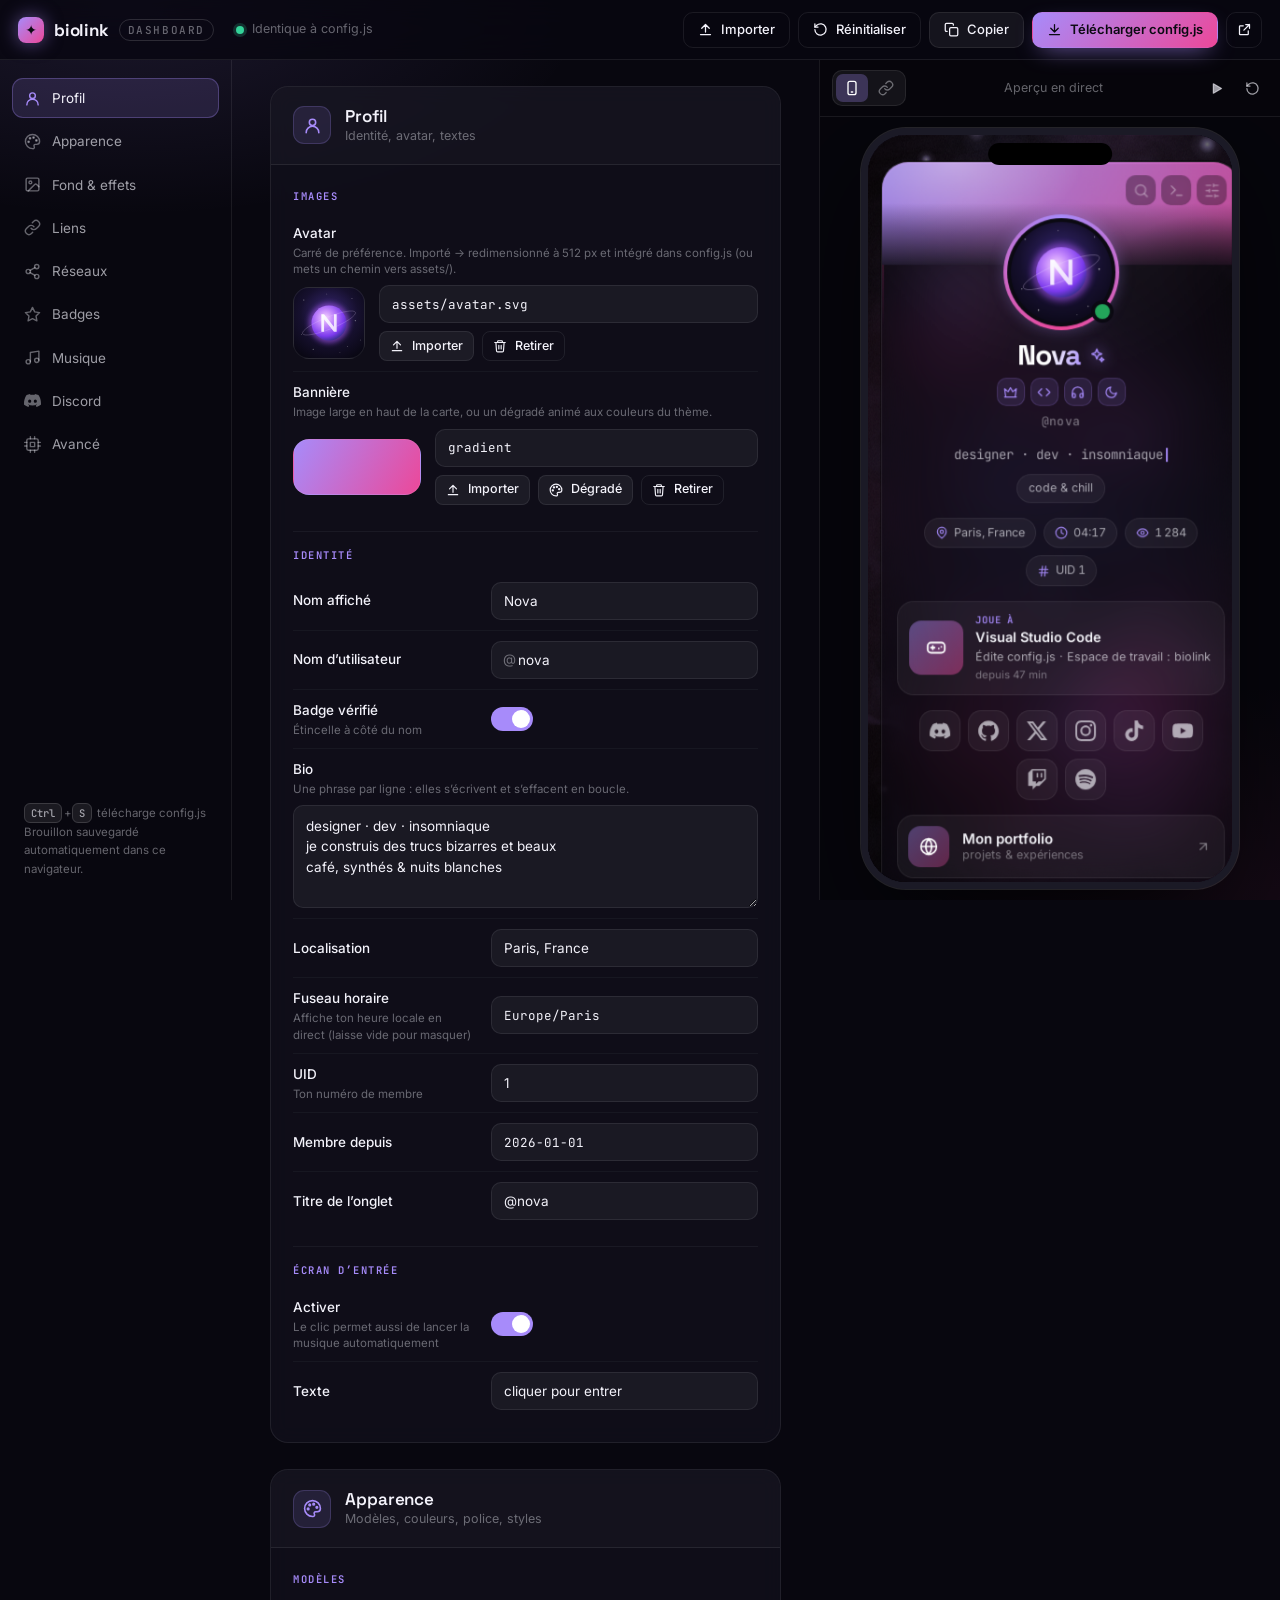
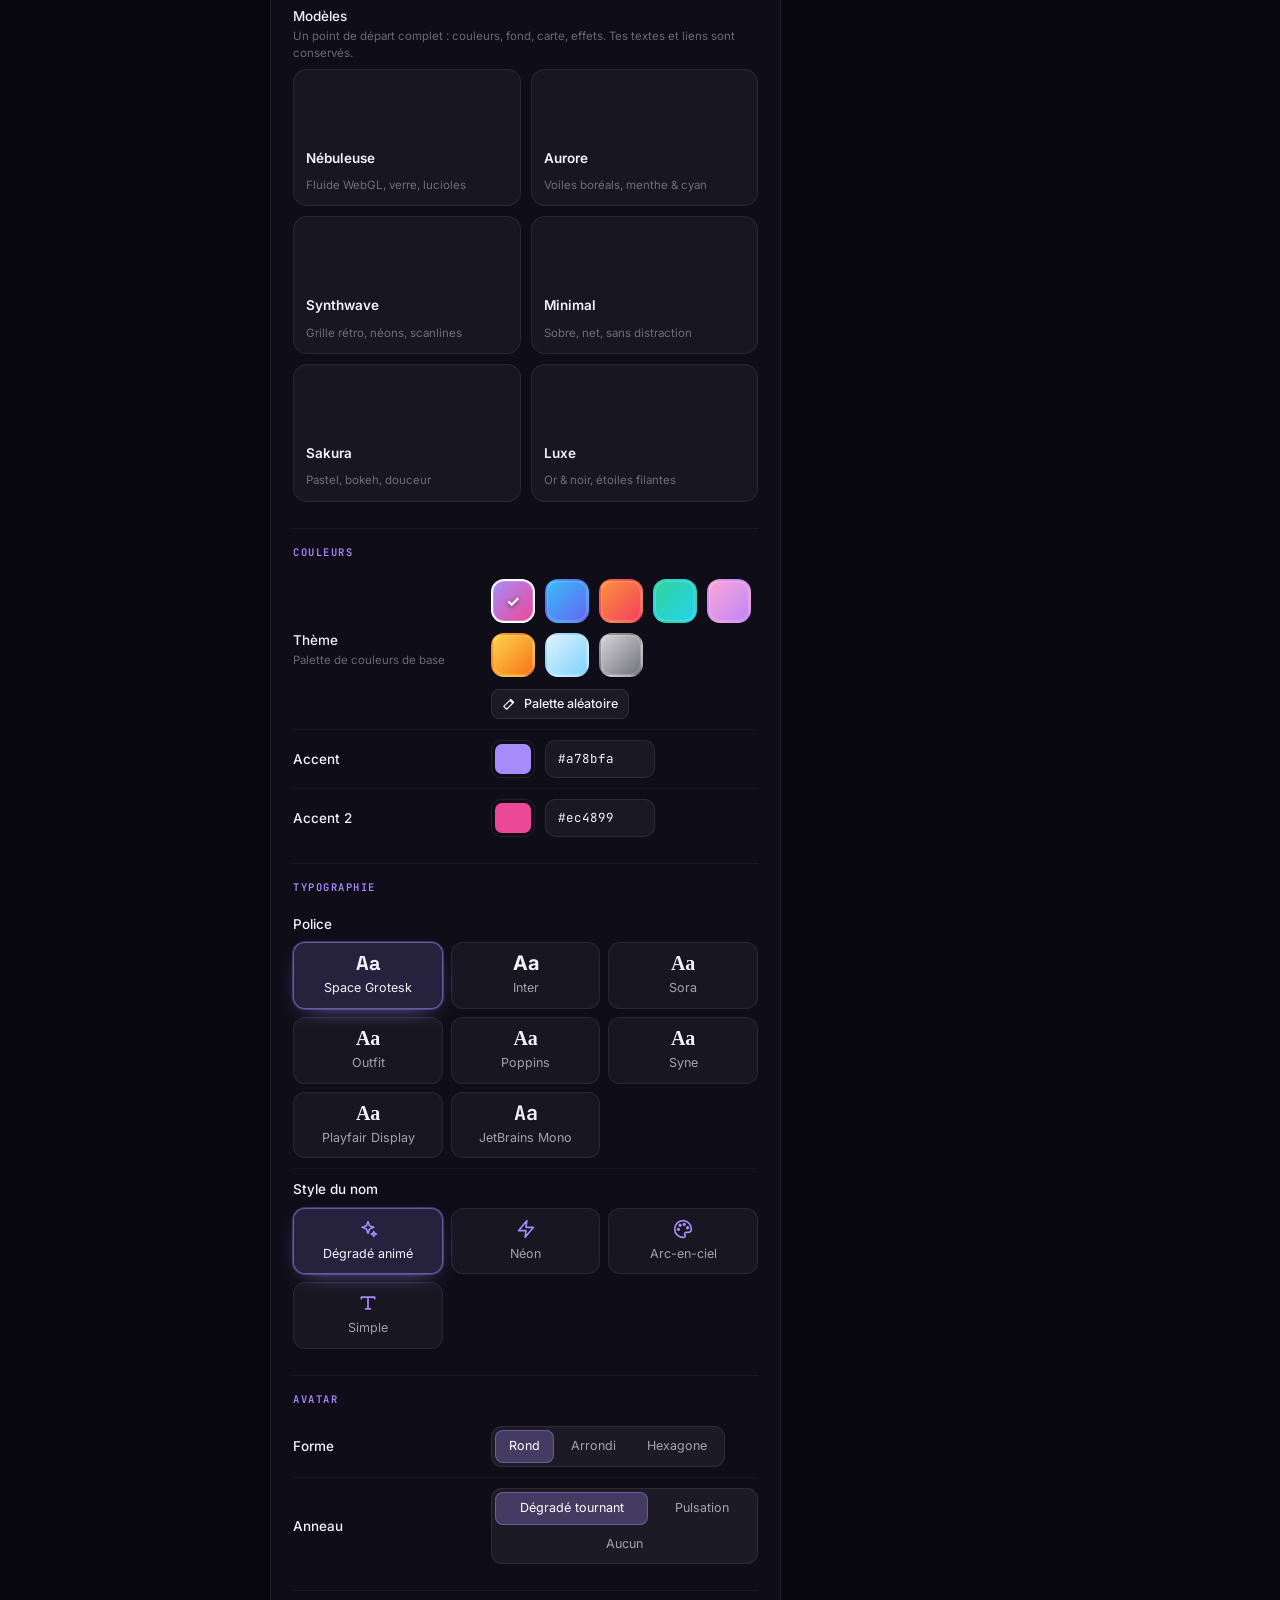
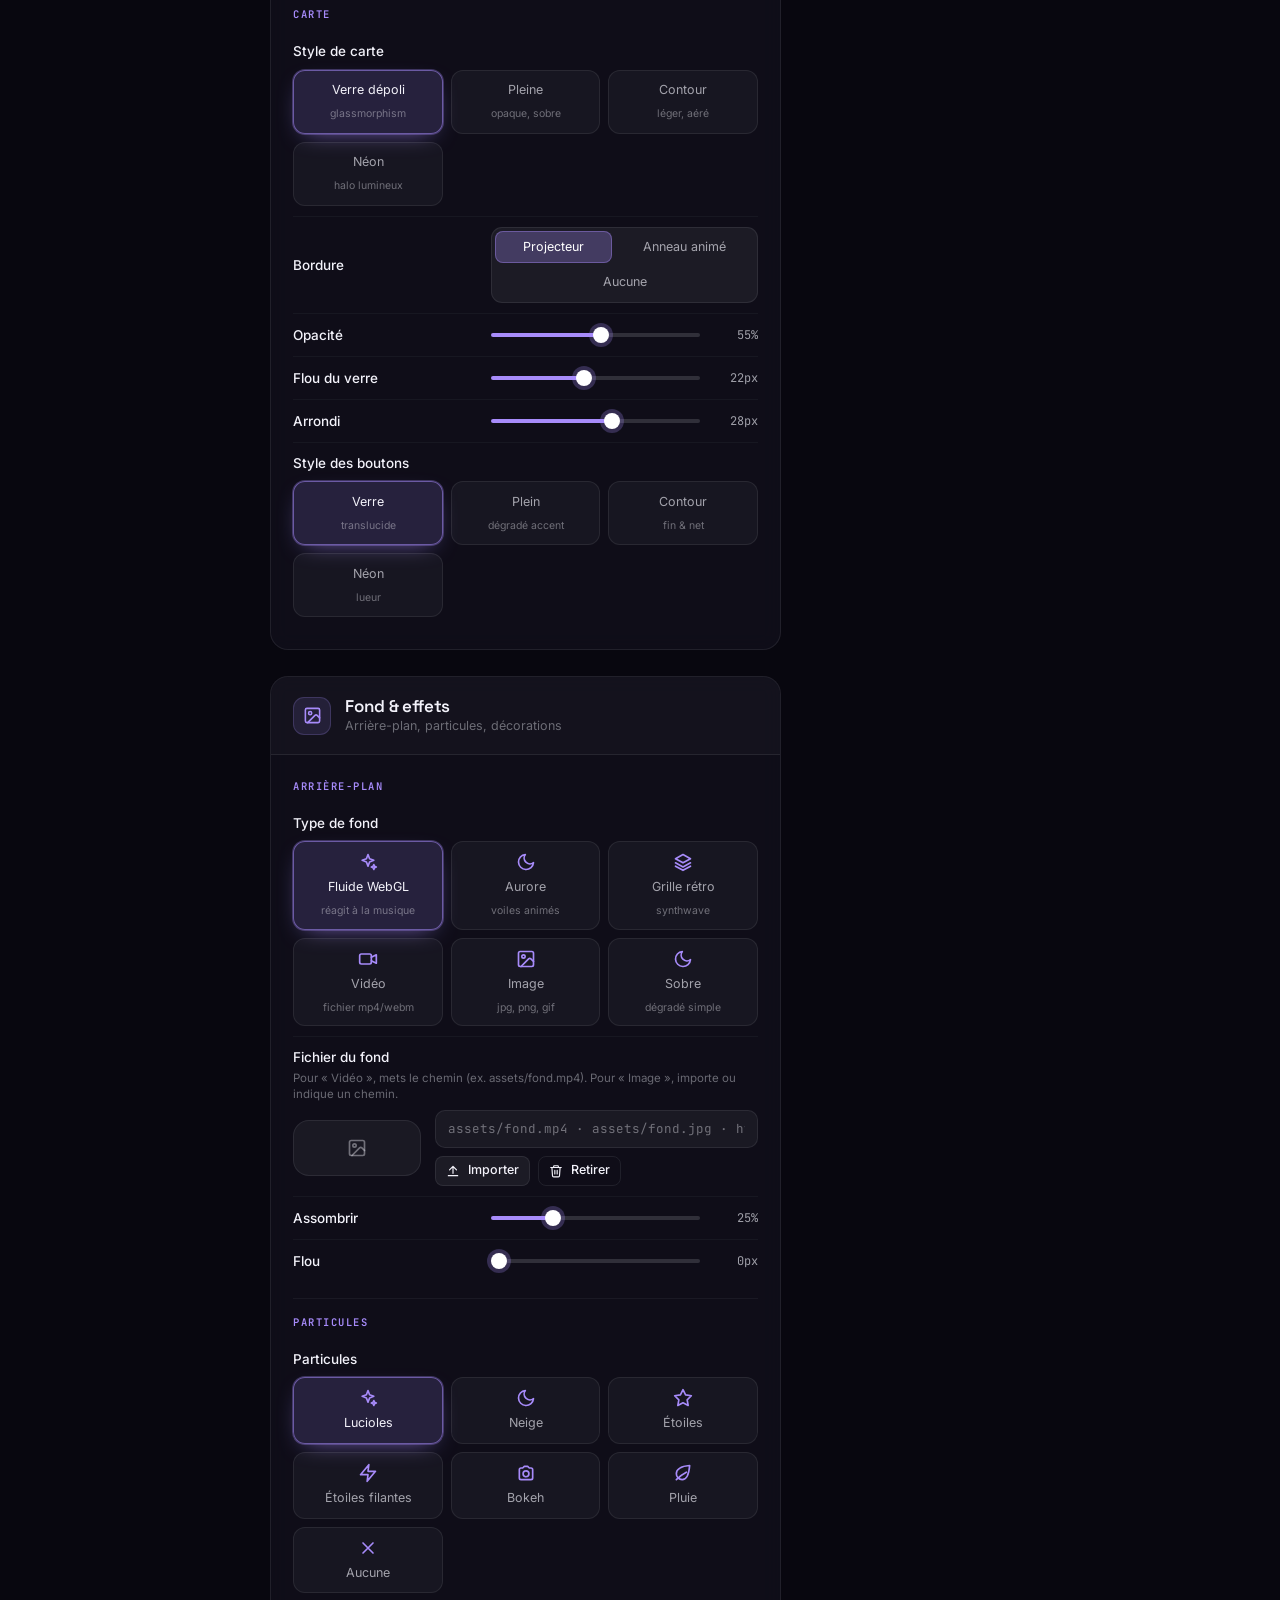
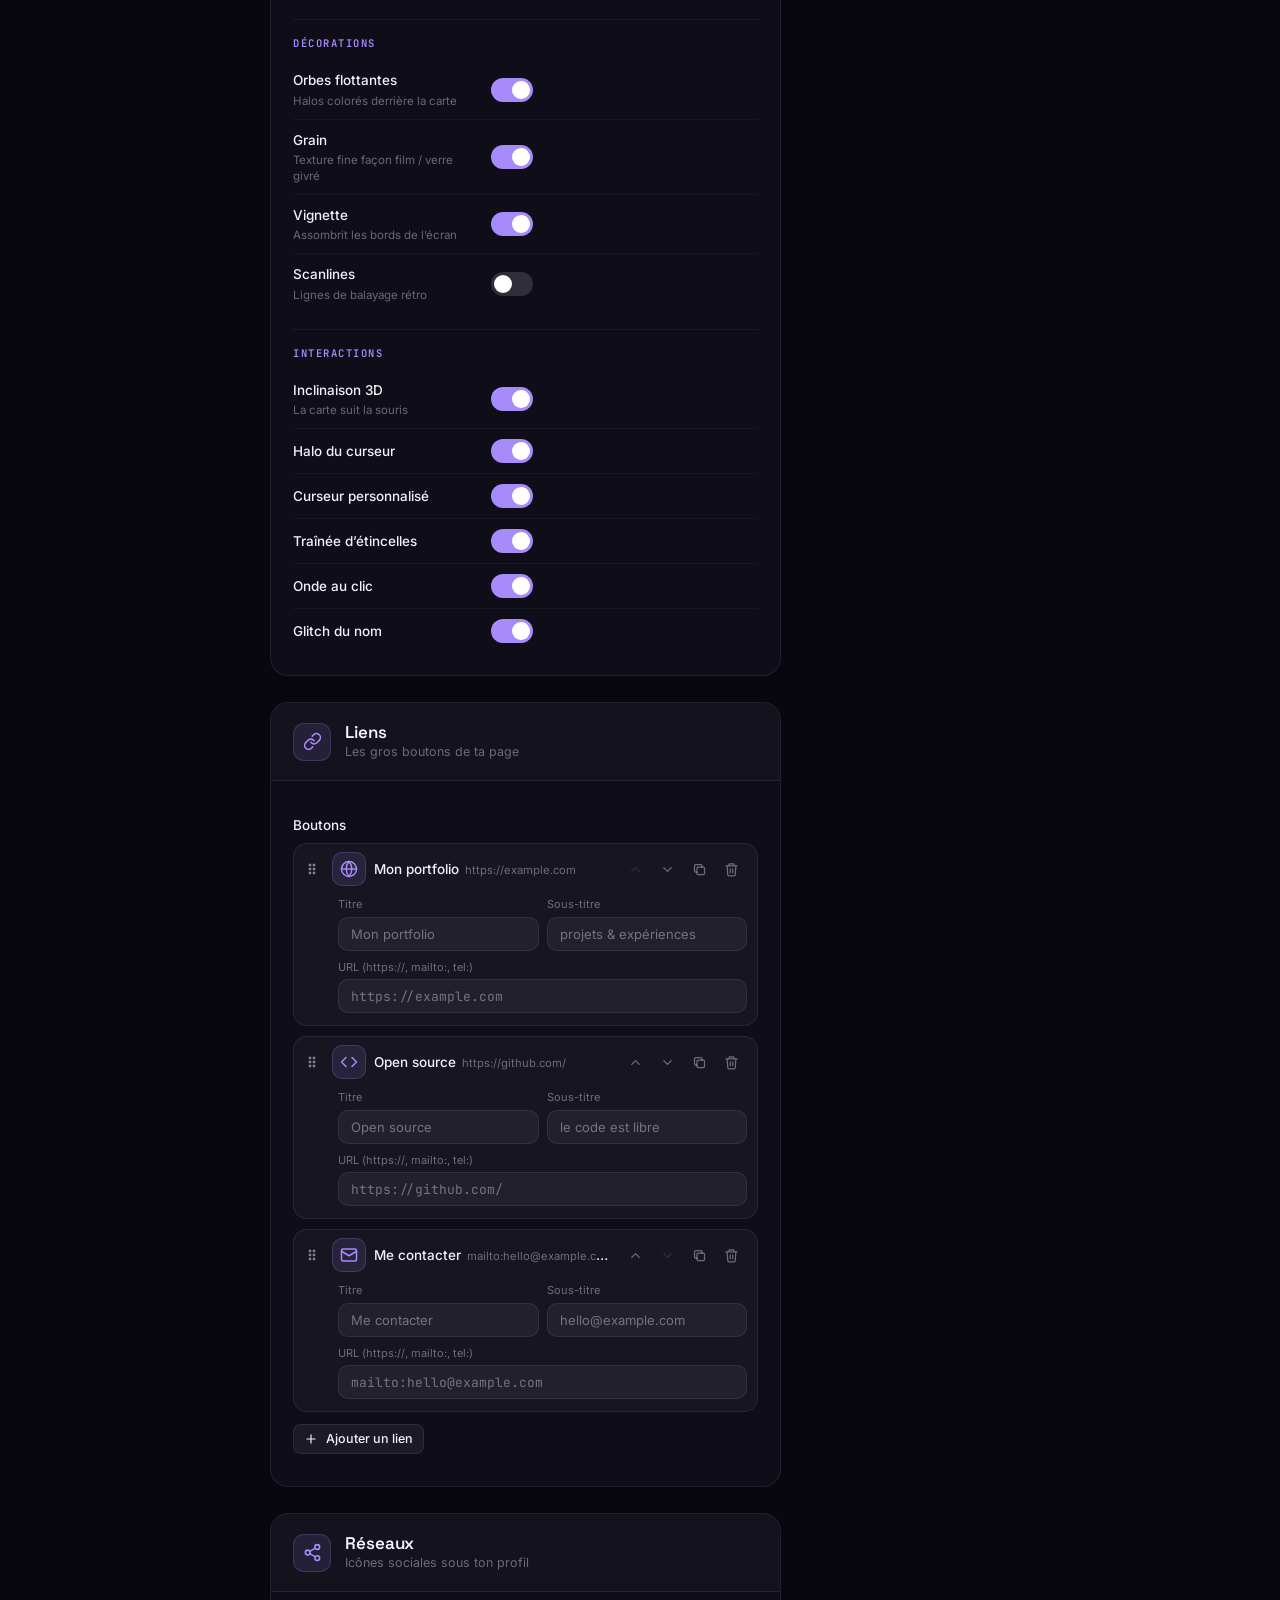
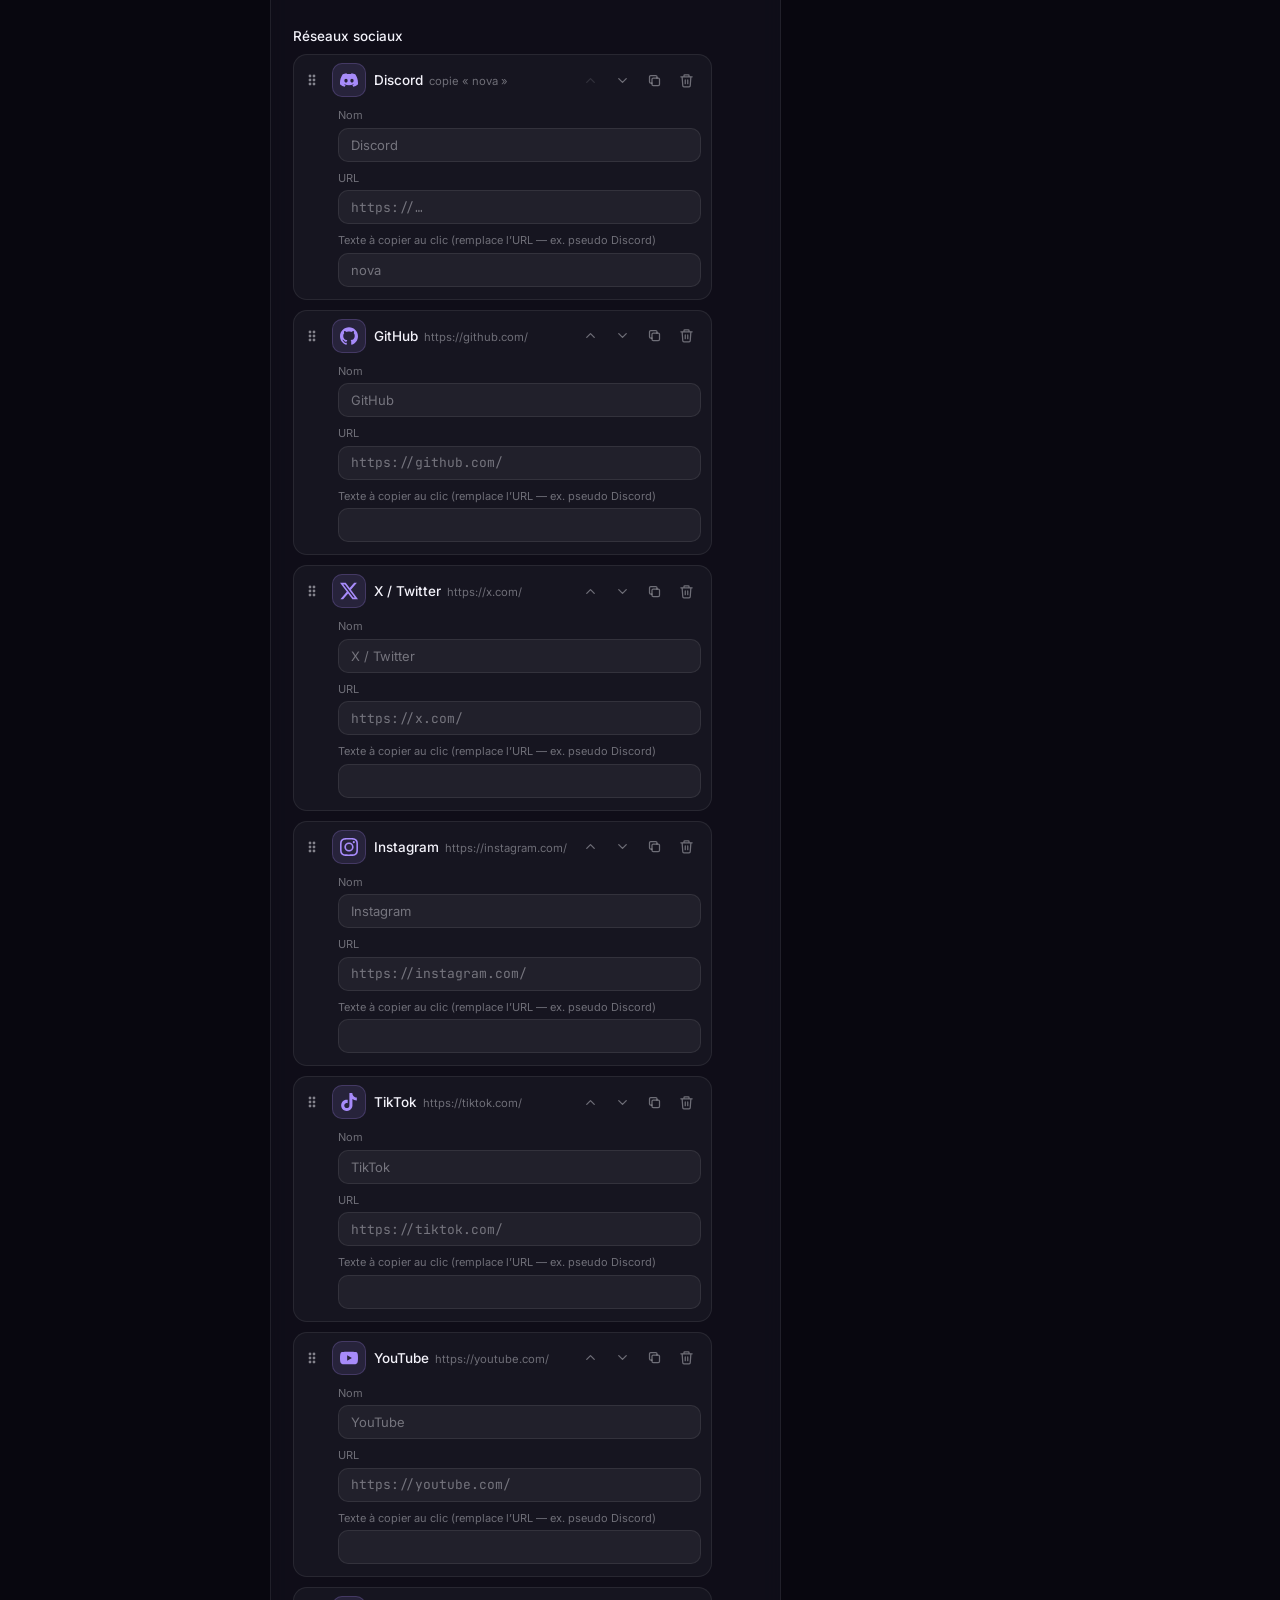
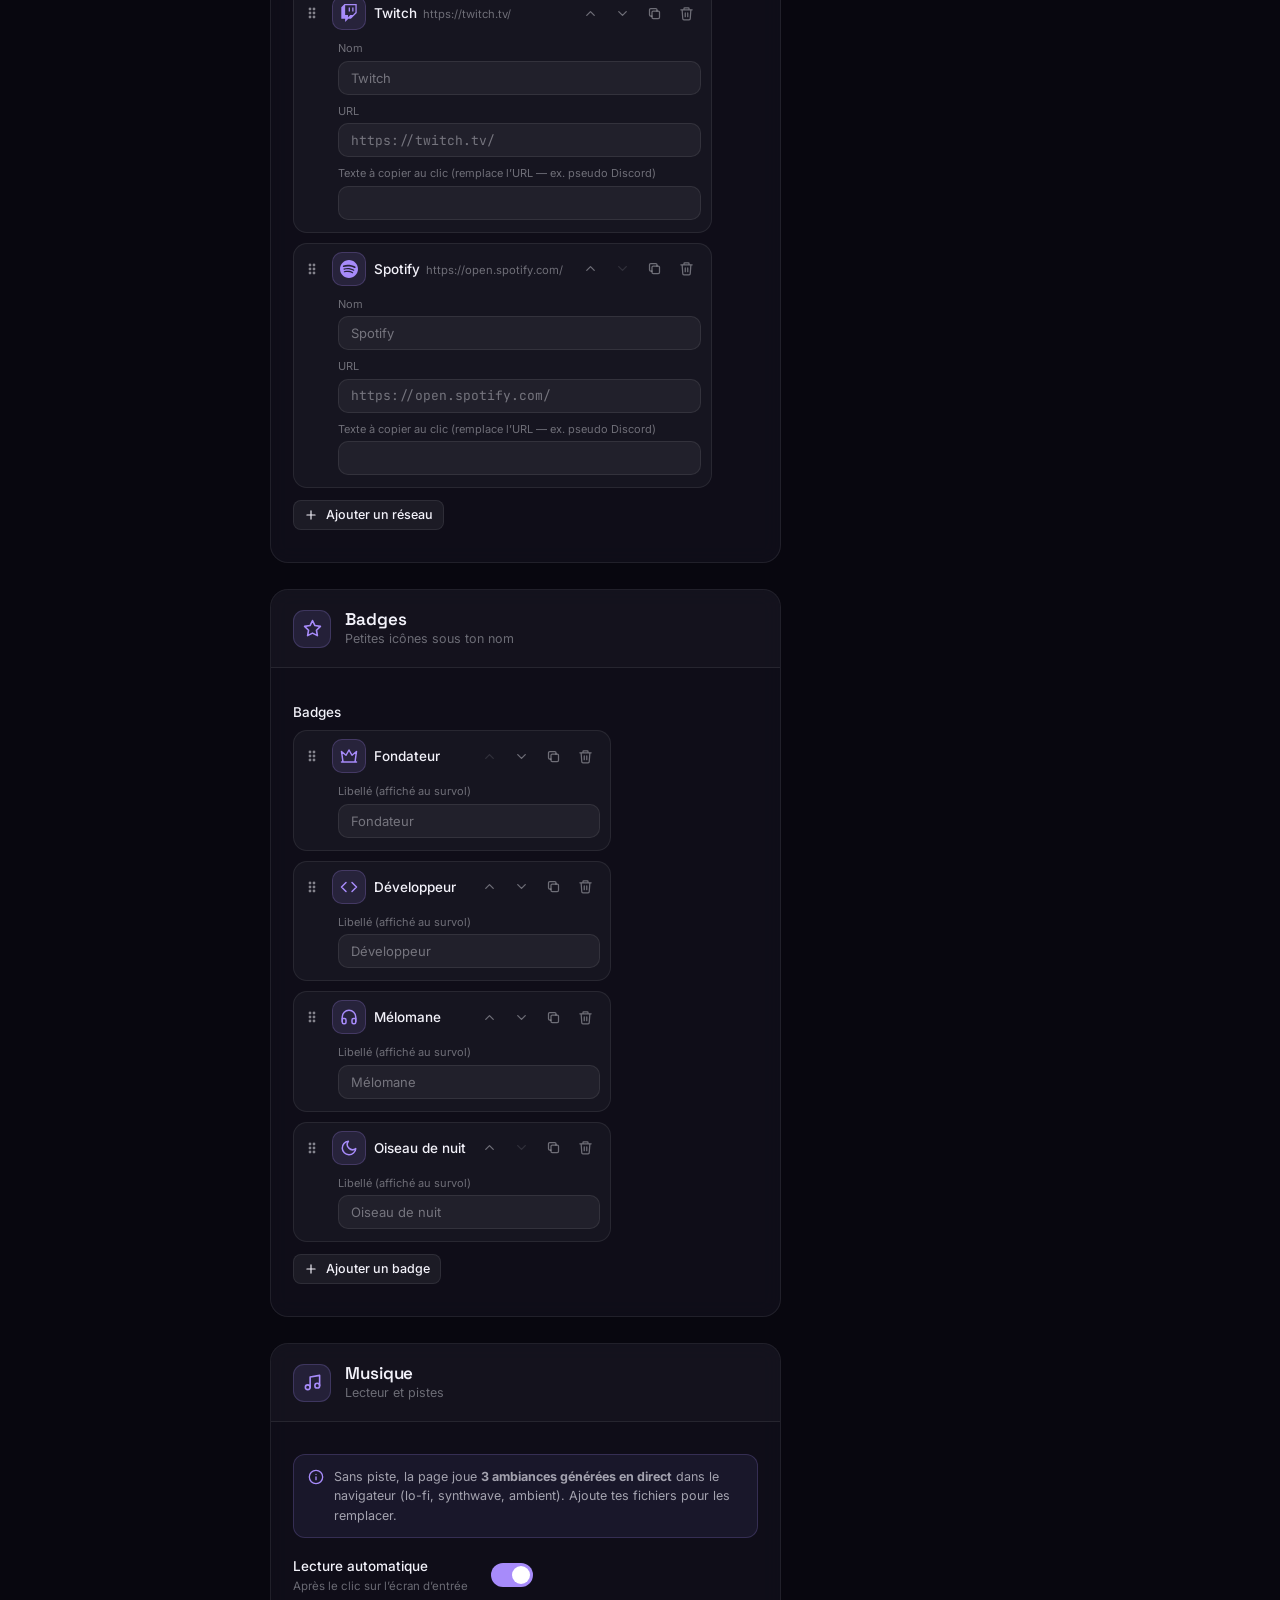
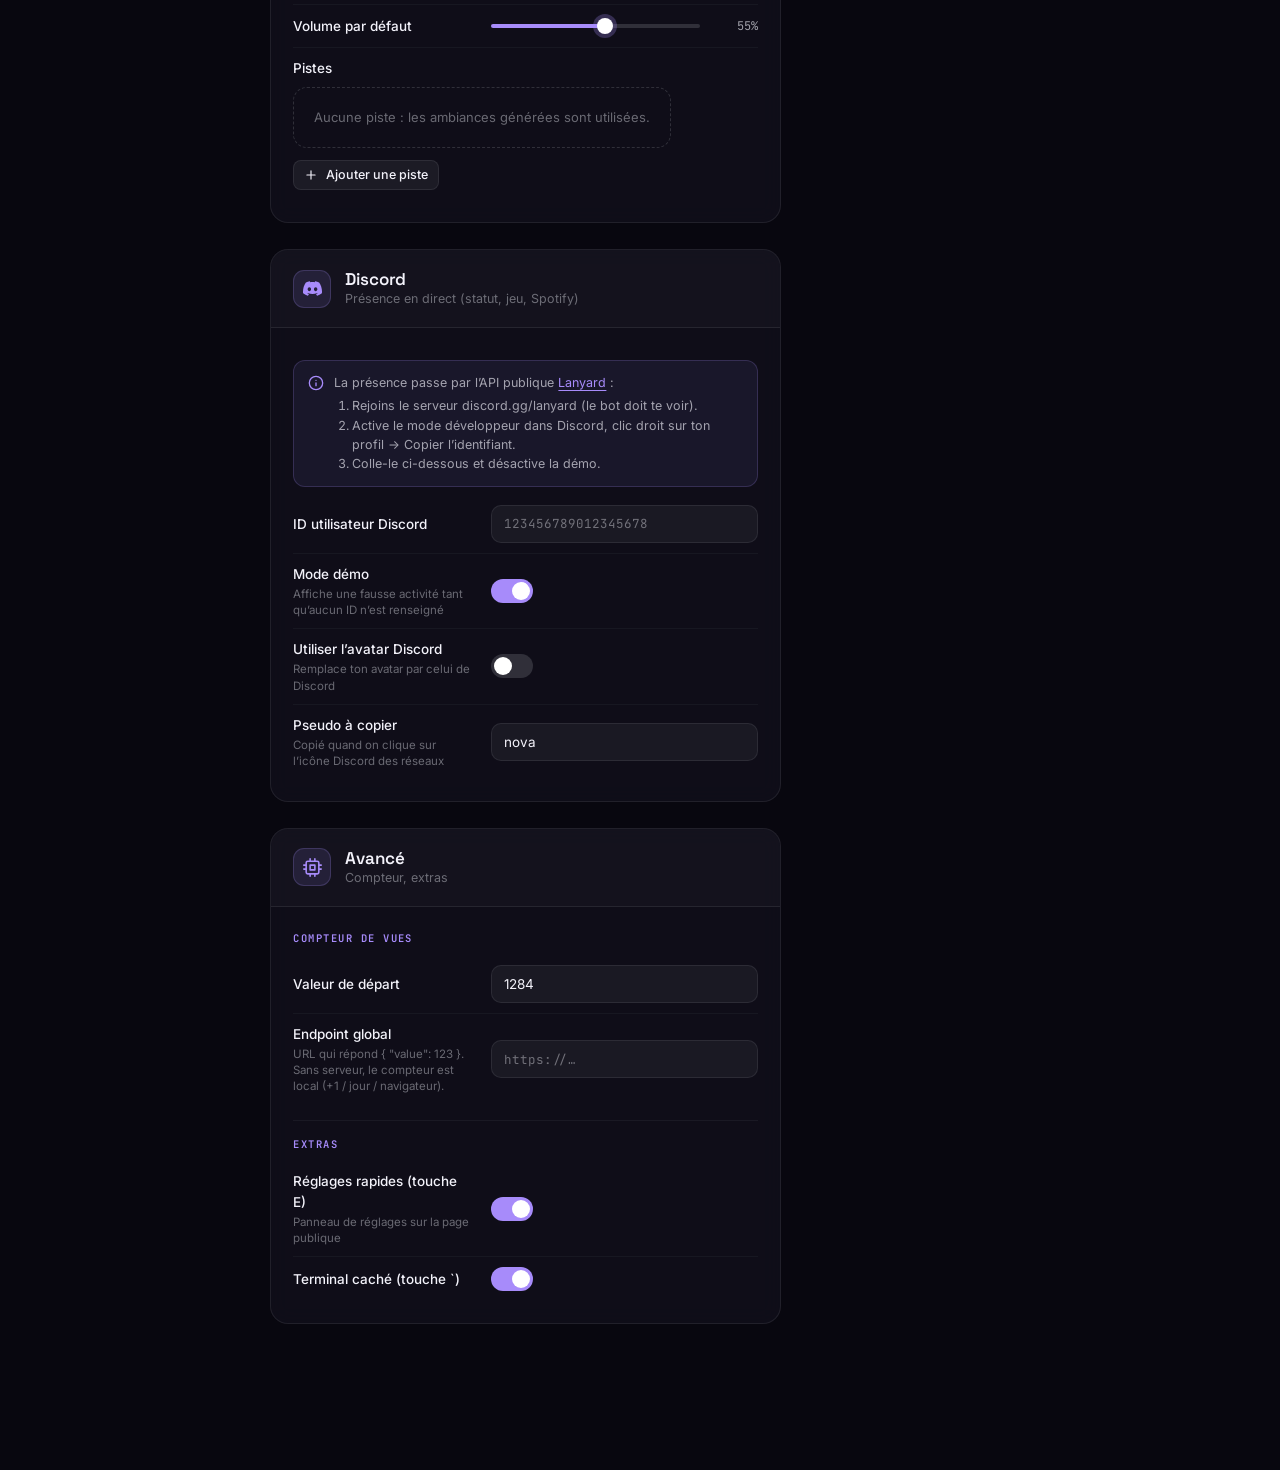
==== dashboard.html @ 08d3cc6a "Add visual dashboard, presets, banner, styles and new background effects Dashboard (dashboard.html):" ====
<!doctype html>
<html lang="fr">
<head>
  <meta charset="utf-8">
  <meta name="viewport" content="width=device-width, initial-scale=1">
  <title>Dashboard · biolink</title>
  <meta name="robots" content="noindex">
  <meta name="color-scheme" content="dark">
  <meta name="theme-color" content="#0b0a12">
  <link rel="icon" href="assets/favicon.svg" type="image/svg+xml">
  <link rel="preconnect" href="https://fonts.googleapis.com">
  <link rel="preconnect" href="https://fonts.gstatic.com" crossorigin>
  <link rel="stylesheet" href="https://fonts.googleapis.com/css2?family=Inter:wght@400;500;600;700&family=JetBrains+Mono:wght@400;500&family=Space+Grotesk:wght@500;600;700&display=swap">
  <link rel="stylesheet" href="css/dashboard.css">
</head>
<body>
  <header class="d-top">
    <a class="brand" href="index.html" target="_blank" rel="noopener" title="Voir la page">
      <span class="brand-mark"></span>
      <span class="brand-name">biolink</span>
      <span class="brand-sub">Dashboard</span>
    </a>
    <div class="d-status" id="d-status"><span class="dot"></span><span class="txt">Chargement…</span></div>
    <div class="d-actions" id="d-actions"></div>
  </header>

  <div class="d-layout">
    <nav class="d-nav" id="d-nav" aria-label="Sections"></nav>
    <main class="d-main" id="d-main"></main>
    <aside class="d-preview" id="d-preview">
      <div class="pv-bar">
        <div class="pv-devices" role="radiogroup" aria-label="Appareil">
          <button type="button" data-device="phone" role="radio" aria-checked="true" id="pv-phone"></button>
          <button type="button" data-device="desktop" role="radio" aria-checked="false" id="pv-desktop"></button>
        </div>
        <span class="pv-title">Aperçu en direct</span>
        <div class="pv-tools">
          <button type="button" class="pv-btn" id="pv-play" title="Lecture / pause de la musique dans l'aperçu"></button>
          <button type="button" class="pv-btn" id="pv-reload" title="Recharger l'aperçu"></button>
          <button type="button" class="pv-btn pv-close" id="pv-close" title="Fermer l'aperçu"></button>
        </div>
      </div>
      <div class="pv-box" id="pv-box">
        <div class="pv-frame" id="pv-frame">
          <iframe id="pv-iframe" src="index.html?preview=1" title="Aperçu de ta page"></iframe>
        </div>
      </div>
    </aside>
  </div>

  <button type="button" class="pv-fab" id="pv-fab">Aperçu</button>

  <div class="modal" id="modal-import" hidden>
    <div class="modal-backdrop"></div>
    <div class="modal-box" role="dialog" aria-modal="true" aria-labelledby="imp-title">
      <h2 id="imp-title">Importer une configuration</h2>
      <p>Colle ici le contenu de ton <code>config.js</code> (ou choisis le fichier). Les valeurs inconnues sont ignorées.</p>
      <textarea id="imp-text" spellcheck="false" placeholder="window.BIO_CONFIG = { … };"></textarea>
      <div class="modal-foot">
        <label class="btn ghost file-btn"><input type="file" id="imp-file" accept=".js,.json,text/javascript,application/json"><span>Choisir un fichier…</span></label>
        <span class="spacer"></span>
        <button type="button" class="btn ghost" id="imp-cancel">Annuler</button>
        <button type="button" class="btn primary" id="imp-ok">Importer</button>
      </div>
    </div>
  </div>

  <div id="toasts" aria-live="polite"></div>

  <script src="config.js"></script>
  <script src="js/icons.js"></script>
  <script src="js/util.js"></script>
  <script src="js/dashboard.js"></script>
</body>
</html>
---- css/dashboard.css ----
/* ==========================================================================
   dashboard.css — éditeur visuel
   ========================================================================== */
:root {
  --accent: #a78bfa;
  --accent2: #ec4899;
  --accent-rgb: 167 139 250;
  --accent2-rgb: 236 72 153;
  --bg: #08070f;
  --bg2: #0e0d17;
  --panel: #12111c;
  --panel2: #171626;
  --text: #f3f2fa;
  --muted: rgb(243 242 250 / .64);
  --faint: rgb(243 242 250 / .4);
  --line: rgb(255 255 255 / .08);
  --line2: rgb(255 255 255 / .14);
  --font: "Inter", system-ui, -apple-system, "Segoe UI", Roboto, sans-serif;
  --display: "Space Grotesk", "Inter", system-ui, sans-serif;
  --mono: "JetBrains Mono", ui-monospace, Menlo, Consolas, monospace;
  --ease: cubic-bezier(.2, .8, .2, 1);
  --r: 14px;
  --top: 60px;
}
*, *::before, *::after { box-sizing: border-box; }
* { margin: 0; }
html { color-scheme: dark; background: var(--bg); }
body {
  min-height: 100vh; font-family: var(--font); color: var(--text); background: var(--bg);
  background-image: radial-gradient(60% 40% at 10% 0%, rgb(var(--accent-rgb) / .12), transparent 60%), radial-gradient(50% 40% at 100% 100%, rgb(var(--accent2-rgb) / .08), transparent 60%);
  background-attachment: fixed; -webkit-font-smoothing: antialiased; line-height: 1.5;
}
button { font: inherit; color: inherit; background: none; border: 0; cursor: pointer; padding: 0; }
a { color: inherit; text-decoration: none; }
input, textarea, select { font: inherit; color: inherit; }
code { font: 500 .92em var(--mono); background: rgb(255 255 255 / .08); padding: 1px 6px; border-radius: 6px; }
kbd { font: 500 10.5px var(--mono); padding: 2px 6px; border-radius: 6px; background: rgb(255 255 255 / .08); border: 1px solid var(--line2); color: var(--muted); }
:focus-visible { outline: 2px solid var(--accent); outline-offset: 2px; border-radius: 8px; }
[hidden] { display: none !important; }
.ico { flex: none; display: block; }
::selection { background: rgb(var(--accent-rgb) / .4); }
::-webkit-scrollbar { width: 10px; height: 10px; }
::-webkit-scrollbar-thumb { background: rgb(255 255 255 / .12); border-radius: 10px; border: 3px solid transparent; background-clip: padding-box; }
::-webkit-scrollbar-thumb:hover { background: rgb(255 255 255 / .22); background-clip: padding-box; }

/* ------------------------------------------------------------ header */
.d-top {
  position: sticky; top: 0; z-index: 50; height: var(--top); display: flex; align-items: center; gap: 18px; padding: 0 18px;
  background: rgb(8 7 15 / .8); -webkit-backdrop-filter: blur(18px) saturate(1.4); backdrop-filter: blur(18px) saturate(1.4);
  border-bottom: 1px solid var(--line);
}
.brand { display: flex; align-items: center; gap: 10px; font: 700 17px var(--display); letter-spacing: -.01em; }
.brand-mark { width: 26px; height: 26px; border-radius: 8px; background: linear-gradient(135deg, var(--accent), var(--accent2)); box-shadow: 0 0 18px rgb(var(--accent-rgb) / .5); position: relative; }
.brand-mark::after { content: "✦"; position: absolute; inset: 0; display: grid; place-items: center; font-size: 14px; color: #0b0a12; }
.brand-sub { font: 500 11px var(--mono); letter-spacing: .14em; text-transform: uppercase; color: var(--faint); padding: 3px 8px; border: 1px solid var(--line2); border-radius: 999px; }
.d-status { display: flex; align-items: center; gap: 8px; font-size: 12.5px; color: var(--faint); margin-left: 4px; }
.d-status .dot { width: 8px; height: 8px; border-radius: 50%; background: #71717a; box-shadow: 0 0 0 3px rgb(113 113 122 / .2); transition: background .3s, box-shadow .3s; }
.d-status[data-state="ok"] .dot { background: #34d399; box-shadow: 0 0 0 3px rgb(52 211 153 / .2); }
.d-status[data-state="dirty"] .dot { background: #fbbf24; box-shadow: 0 0 0 3px rgb(251 191 36 / .2); }
.d-actions { margin-left: auto; display: flex; align-items: center; gap: 8px; }

.btn {
  display: inline-flex; align-items: center; justify-content: center; gap: 8px; height: 36px; padding: 0 14px; border-radius: 10px;
  font-size: 13px; font-weight: 500; color: var(--text); background: rgb(255 255 255 / .06); border: 1px solid var(--line);
  transition: background .2s, border-color .2s, transform .15s, box-shadow .2s; white-space: nowrap;
}
.btn:hover { background: rgb(255 255 255 / .11); border-color: var(--line2); }
.btn:active { transform: scale(.97); }
.btn.primary { background: linear-gradient(135deg, var(--accent), var(--accent2)); border-color: transparent; color: #0b0a12; font-weight: 600; box-shadow: 0 8px 24px -10px rgb(var(--accent-rgb) / .8); }
.btn.primary:hover { filter: brightness(1.08); background: linear-gradient(135deg, var(--accent), var(--accent2)); }
.btn.ghost { background: transparent; }
.btn.icon { width: 36px; padding: 0; }
.btn.sm { height: 30px; padding: 0 10px; font-size: 12.5px; border-radius: 8px; }
.btn.danger:hover { background: rgb(244 63 94 / .15); border-color: rgb(244 63 94 / .4); color: #fda4af; }
.file-btn { position: relative; overflow: hidden; }
.file-btn input { position: absolute; inset: 0; opacity: 0; cursor: pointer; }

/* ------------------------------------------------------------ layout */
.d-layout { display: grid; grid-template-columns: 232px minmax(0, 1fr) clamp(380px, 36vw, 520px); min-height: calc(100vh - var(--top)); }
.d-nav { position: sticky; top: var(--top); align-self: start; height: calc(100vh - var(--top)); overflow-y: auto; padding: 18px 12px; border-right: 1px solid var(--line); display: flex; flex-direction: column; gap: 3px; }
.d-nav a {
  display: flex; align-items: center; gap: 11px; padding: 10px 12px; border-radius: 11px; font-size: 13.5px; color: var(--muted);
  transition: background .2s, color .2s;
}
.d-nav a .ico { color: var(--faint); transition: color .2s; }
.d-nav a:hover { background: rgb(255 255 255 / .05); color: var(--text); }
.d-nav a.active { background: rgb(var(--accent-rgb) / .14); color: var(--text); box-shadow: inset 0 0 0 1px rgb(var(--accent-rgb) / .3); }
.d-nav a.active .ico, .d-nav a:hover .ico { color: var(--accent); }
.d-nav .nav-foot { margin-top: auto; padding: 14px 12px 4px; font-size: 11.5px; color: var(--faint); line-height: 1.6; }
.d-nav .nav-foot kbd { margin-right: 2px; }
.d-main { padding: 26px clamp(18px, 3vw, 40px) 120px; max-width: 860px; width: 100%; justify-self: center; }

/* ------------------------------------------------------------ panneaux */
.d-panel { margin-bottom: 26px; scroll-margin-top: calc(var(--top) + 18px); border-radius: 18px; background: rgb(18 17 28 / .75); border: 1px solid var(--line); -webkit-backdrop-filter: blur(10px); backdrop-filter: blur(10px); overflow: hidden; }
.d-panel > header { display: flex; align-items: center; gap: 14px; padding: 18px 22px; border-bottom: 1px solid var(--line); background: rgb(255 255 255 / .02); }
.d-panel > header .p-ico { width: 38px; height: 38px; border-radius: 11px; display: grid; place-items: center; color: var(--accent); background: rgb(var(--accent-rgb) / .12); border: 1px solid rgb(var(--accent-rgb) / .2); }
.d-panel > header h2 { font: 600 17px var(--display); letter-spacing: -.01em; }
.d-panel > header p { font-size: 12.5px; color: var(--faint); }
.d-panel > .p-body { padding: 8px 22px 22px; display: flex; flex-direction: column; gap: 4px; }
.p-group { padding-top: 16px; }
.p-group + .p-group { margin-top: 12px; border-top: 1px solid rgb(255 255 255 / .05); }
.p-group > h3 { font: 600 10.5px var(--mono); letter-spacing: .14em; text-transform: uppercase; color: var(--accent); margin-bottom: 10px; }

.field { display: grid; grid-template-columns: 180px minmax(0, 1fr); align-items: center; gap: 8px 18px; padding: 10px 0; border-bottom: 1px solid rgb(255 255 255 / .04); }
.field:last-child { border-bottom: 0; }
.field.stack { grid-template-columns: 1fr; }
.field > label, .field > .f-label { font-size: 13.5px; font-weight: 500; color: var(--text); display: flex; flex-direction: column; gap: 2px; }
.field > label small, .field > .f-label small { font-size: 11.5px; font-weight: 400; color: var(--faint); line-height: 1.4; }
.f-ctl { display: flex; align-items: center; gap: 10px; min-width: 0; }
.f-ctl.col { flex-direction: column; align-items: stretch; }
.f-hint { grid-column: 1 / -1; font-size: 11.5px; color: var(--faint); margin-top: -4px; }

.in {
  width: 100%; height: 38px; padding: 0 12px; border-radius: 10px; background: rgb(255 255 255 / .05); border: 1px solid var(--line);
  outline: none; font-size: 13.5px; transition: border-color .2s, background .2s, box-shadow .2s;
}
.in:hover { border-color: var(--line2); }
.in:focus { border-color: rgb(var(--accent-rgb) / .7); box-shadow: 0 0 0 3px rgb(var(--accent-rgb) / .18); background: rgb(255 255 255 / .07); }
.in::placeholder { color: var(--faint); }
textarea.in { height: auto; min-height: 86px; padding: 10px 12px; resize: vertical; line-height: 1.5; }
.in-wrap { position: relative; display: flex; align-items: center; flex: 1; min-width: 0; }
.in-wrap .prefix { position: absolute; left: 12px; color: var(--faint); font-size: 13.5px; pointer-events: none; }
.in-wrap .prefix + .in { padding-left: 26px; }
.in.mono { font-family: var(--mono); font-size: 12.5px; }

/* switch */
.sw { position: relative; width: 42px; height: 24px; border-radius: 999px; background: rgb(255 255 255 / .14); transition: background .25s; flex: none; }
.sw::after { content: ""; position: absolute; top: 3px; left: 3px; width: 18px; height: 18px; border-radius: 50%; background: #fff; transition: transform .3s var(--ease); }
.sw[aria-checked="true"] { background: var(--accent); }
.sw[aria-checked="true"]::after { transform: translateX(18px); }

/* range */
.rg { display: flex; align-items: center; gap: 12px; flex: 1; }
.rg output { min-width: 46px; text-align: right; font: 12px var(--mono); color: var(--muted); }
input[type="range"] { -webkit-appearance: none; appearance: none; background: transparent; height: 22px; cursor: pointer; width: 100%; flex: 1; }
input[type="range"]::-webkit-slider-runnable-track { height: 4px; border-radius: 4px; background: linear-gradient(90deg, var(--accent) var(--val, 50%), rgb(255 255 255 / .14) var(--val, 50%)); }
input[type="range"]::-webkit-slider-thumb { -webkit-appearance: none; width: 16px; height: 16px; margin-top: -6px; border-radius: 50%; background: #fff; box-shadow: 0 0 0 4px rgb(var(--accent-rgb) / .25); transition: box-shadow .2s; }
input[type="range"]:hover::-webkit-slider-thumb { box-shadow: 0 0 0 6px rgb(var(--accent-rgb) / .3); }
input[type="range"]::-moz-range-track { height: 4px; border-radius: 4px; background: rgb(255 255 255 / .14); }
input[type="range"]::-moz-range-progress { height: 4px; border-radius: 4px; background: var(--accent); }
input[type="range"]::-moz-range-thumb { width: 16px; height: 16px; border: 0; border-radius: 50%; background: #fff; }

/* choix (cartes) */
.choices { display: grid; grid-template-columns: repeat(auto-fill, minmax(118px, 1fr)); gap: 8px; width: 100%; }
.choice {
  display: flex; flex-direction: column; align-items: center; justify-content: center; gap: 6px; padding: 10px 8px; min-height: 64px; border-radius: 12px;
  font-size: 12.5px; color: var(--muted); background: rgb(255 255 255 / .04); border: 1px solid var(--line); transition: background .2s, border-color .2s, color .2s, transform .2s var(--ease);
  text-align: center;
}
.choice:hover { background: rgb(255 255 255 / .08); color: var(--text); transform: translateY(-1px); }
.choice[aria-checked="true"] { background: rgb(var(--accent-rgb) / .16); border-color: rgb(var(--accent-rgb) / .55); color: var(--text); box-shadow: 0 0 0 1px rgb(var(--accent-rgb) / .3), 0 8px 24px -12px rgb(var(--accent-rgb) / .8); }
.choice .ico { color: var(--accent); }
.choice .sw-prev { width: 100%; height: 30px; border-radius: 8px; box-shadow: inset 0 0 0 1px rgb(255 255 255 / .12); }
.choice .font-prev { font-size: 20px; line-height: 1; font-weight: 700; letter-spacing: -.01em; color: var(--text); }
.choice .choice-desc { font-size: 10.5px; color: var(--faint); }
.seg { display: inline-flex; flex-wrap: wrap; gap: 3px; padding: 3px; border-radius: 11px; background: rgb(255 255 255 / .06); border: 1px solid var(--line); max-width: 100%; }
.seg button { flex: 1 1 auto; padding: 7px 14px; border-radius: 8px; font-size: 12.5px; color: var(--muted); transition: background .2s, color .2s; white-space: nowrap; }
.seg button[aria-checked="true"] { background: rgb(var(--accent-rgb) / .28); color: #fff; box-shadow: inset 0 0 0 1px rgb(var(--accent-rgb) / .4); }

/* thèmes & modèles */
.themes { display: flex; flex-wrap: wrap; gap: 10px; }
.theme-sw { position: relative; width: 44px; height: 44px; border-radius: 13px; border: 2px solid transparent; box-shadow: inset 0 0 0 1px rgb(255 255 255 / .2); transition: transform .2s var(--ease), border-color .2s; }
.theme-sw:hover { transform: scale(1.1); }
.theme-sw[aria-pressed="true"] { border-color: #fff; }
.theme-sw[aria-pressed="true"]::after { content: "✓"; position: absolute; inset: 0; display: grid; place-items: center; color: #fff; font-weight: 700; text-shadow: 0 1px 4px rgb(0 0 0 / .6); }
.presets { display: grid; grid-template-columns: repeat(auto-fill, minmax(150px, 1fr)); gap: 10px; width: 100%; }
.preset { position: relative; overflow: hidden; display: flex; flex-direction: column; gap: 10px; padding: 12px; border-radius: 14px; background: rgb(255 255 255 / .04); border: 1px solid var(--line); text-align: left; transition: transform .25s var(--ease), border-color .2s, background .2s; }
.preset:hover { transform: translateY(-3px); border-color: var(--line2); background: rgb(255 255 255 / .07); }
.preset .pr-sw { height: 56px; border-radius: 10px; position: relative; overflow: hidden; box-shadow: inset 0 0 0 1px rgb(255 255 255 / .15); }
.preset .pr-sw::after { content: ""; position: absolute; left: 12px; right: 12px; bottom: 10px; height: 16px; border-radius: 6px; background: rgb(10 9 16 / .7); border: 1px solid rgb(255 255 255 / .2); }
.preset b { font-size: 13.5px; font-weight: 600; }
.preset small { font-size: 11.5px; color: var(--faint); line-height: 1.35; }
.colors { display: flex; align-items: center; gap: 10px; }
.color-in { position: relative; width: 44px; height: 38px; border-radius: 10px; border: 1px solid var(--line); overflow: hidden; background: none; padding: 0; cursor: pointer; }
.color-in::-webkit-color-swatch-wrapper { padding: 3px; } .color-in::-webkit-color-swatch { border: 0; border-radius: 7px; }
.color-in::-moz-color-swatch { border: 0; border-radius: 7px; }

/* image */
.img-field { display: flex; align-items: center; gap: 14px; flex: 1; min-width: 0; }
.img-prev { flex: none; width: 72px; height: 72px; border-radius: 16px; background: rgb(255 255 255 / .05) center/cover no-repeat; border: 1px solid var(--line); display: grid; place-items: center; color: var(--faint); overflow: hidden; }
.img-prev.wide { width: 128px; height: 56px; }
.img-prev.grad { background: linear-gradient(120deg, var(--accent), var(--accent2)); }
.img-ctl { display: flex; flex-direction: column; gap: 8px; flex: 1; min-width: 0; }
.img-ctl .row { display: flex; gap: 8px; flex-wrap: wrap; }

/* listes */
.list { display: flex; flex-direction: column; gap: 10px; width: 100%; }
.item { border-radius: 14px; background: rgb(255 255 255 / .035); border: 1px solid var(--line); transition: border-color .2s, box-shadow .2s, opacity .2s; }
.item.dragging { opacity: .45; }
.item.over { border-color: var(--accent); box-shadow: 0 0 0 1px rgb(var(--accent-rgb) / .5); }
.item-head { display: flex; align-items: center; gap: 8px; padding: 8px 10px 8px 6px; }
.item-head .grip { color: var(--faint); cursor: grab; padding: 6px 4px; border-radius: 6px; }
.item-head .grip:active { cursor: grabbing; }
.item-head .ibtn { width: 34px; height: 34px; border-radius: 10px; display: grid; place-items: center; color: var(--accent); background: rgb(var(--accent-rgb) / .12); border: 1px solid rgb(var(--accent-rgb) / .22); transition: background .2s; }
.item-head .ibtn:hover { background: rgb(var(--accent-rgb) / .25); }
.item-head .title { flex: 1; min-width: 0; font-size: 13.5px; font-weight: 500; white-space: nowrap; overflow: hidden; text-overflow: ellipsis; }
.item-head .title small { color: var(--faint); font-weight: 400; margin-left: 6px; }
.item-head .acts { display: flex; gap: 2px; }
.item-head .acts button { width: 30px; height: 30px; border-radius: 8px; display: grid; place-items: center; color: var(--faint); transition: background .2s, color .2s; }
.item-head .acts button:hover { background: rgb(255 255 255 / .08); color: var(--text); }
.item-head .acts button.del:hover { background: rgb(244 63 94 / .15); color: #fda4af; }
.item-head .acts button:disabled { opacity: .3; pointer-events: none; }
.item-body { display: grid; grid-template-columns: repeat(auto-fit, minmax(180px, 1fr)); gap: 8px; padding: 2px 10px 12px 44px; }
.item-body .in { height: 34px; font-size: 13px; }
.item-body label { display: flex; flex-direction: column; gap: 4px; font-size: 11px; color: var(--faint); min-width: 0; }
.item-body label.full { grid-column: 1 / -1; }
.item-body .mini-sw { display: flex; align-items: center; gap: 8px; height: 34px; font-size: 12.5px; color: var(--muted); }
.list-empty { padding: 20px; text-align: center; border: 1px dashed var(--line2); border-radius: 14px; color: var(--faint); font-size: 13px; }
.list-add { align-self: flex-start; }

/* icon picker */
.ipick { position: fixed; z-index: 120; width: 320px; max-height: 360px; display: flex; flex-direction: column; border-radius: 14px; background: rgb(20 19 31 / .96); -webkit-backdrop-filter: blur(20px); backdrop-filter: blur(20px); border: 1px solid var(--line2); box-shadow: 0 30px 80px -20px rgb(0 0 0 / .9); overflow: hidden; }
.ipick .ip-head { display: flex; align-items: center; gap: 8px; padding: 10px; border-bottom: 1px solid var(--line); color: var(--faint); }
.ipick .ip-head input { flex: 1; min-width: 0; background: none; border: 0; outline: none; font-size: 13px; color: var(--text); }
.ipick .ip-grid { display: grid; grid-template-columns: repeat(7, 1fr); gap: 4px; padding: 8px; overflow-y: auto; }
.ipick .ip-grid button { aspect-ratio: 1; border-radius: 9px; display: grid; place-items: center; color: var(--muted); transition: background .15s, color .15s; }
.ipick .ip-grid button:hover { background: rgb(255 255 255 / .1); color: var(--text); }
.ipick .ip-grid button[aria-pressed="true"] { background: rgb(var(--accent-rgb) / .25); color: #fff; }
.ipick .ip-empty { padding: 20px; text-align: center; color: var(--faint); font-size: 12.5px; }

/* info box */
.note { display: flex; gap: 10px; padding: 12px 14px; border-radius: 12px; background: rgb(var(--accent-rgb) / .08); border: 1px solid rgb(var(--accent-rgb) / .2); font-size: 12.5px; color: var(--muted); line-height: 1.55; margin: 8px 0; }
.note .ico { color: var(--accent); margin-top: 2px; }
.note a { color: var(--accent); text-decoration: underline; text-underline-offset: 3px; }
.note ol { padding-left: 18px; margin: 4px 0 0; }

/* ------------------------------------------------------------ aperçu */
.d-preview { position: sticky; top: var(--top); align-self: start; height: calc(100vh - var(--top)); display: flex; flex-direction: column; border-left: 1px solid var(--line); background: rgb(0 0 0 / .25); }
.pv-bar { display: flex; align-items: center; gap: 10px; padding: 10px 12px; border-bottom: 1px solid var(--line); }
.pv-devices { display: flex; gap: 2px; padding: 3px; border-radius: 10px; background: rgb(255 255 255 / .06); border: 1px solid var(--line); }
.pv-devices button { width: 32px; height: 28px; border-radius: 7px; display: grid; place-items: center; color: var(--faint); transition: background .2s, color .2s; }
.pv-devices button[aria-checked="true"] { background: rgb(var(--accent-rgb) / .28); color: #fff; }
.pv-title { flex: 1; text-align: center; font-size: 12.5px; color: var(--faint); }
.pv-tools { display: flex; gap: 4px; }
.pv-btn { width: 32px; height: 32px; border-radius: 9px; display: grid; place-items: center; color: var(--muted); transition: background .2s, color .2s; }
.pv-btn:hover { background: rgb(255 255 255 / .08); color: var(--text); }
.pv-btn.on { color: var(--accent); }
.pv-close { display: none; }
.pv-box { flex: 1; display: grid; place-items: center; padding: 18px; overflow: hidden; background: radial-gradient(60% 50% at 50% 40%, rgb(var(--accent-rgb) / .08), transparent 70%); }
.pv-frame { position: relative; overflow: hidden; border-radius: 10px; box-shadow: 0 40px 100px -30px rgb(0 0 0 / .9), 0 0 0 1px rgb(255 255 255 / .1); background: #000; transition: width .35s var(--ease), height .35s var(--ease), border-radius .35s; }
.pv-frame.phone { border-radius: 38px; box-shadow: 0 0 0 7px #1b1a26, 0 0 0 8px rgb(255 255 255 / .12), 0 40px 100px -30px rgb(0 0 0 / .95); }
.pv-frame.phone::before { content: ""; position: absolute; left: 50%; top: 8px; transform: translateX(-50%); width: 34%; height: 22px; border-radius: 12px; background: #000; z-index: 2; }
.pv-frame iframe { display: block; border: 0; transform-origin: top left; background: #000; }

.pv-fab { display: none; }

/* ------------------------------------------------------------ modal */
.modal { position: fixed; inset: 0; z-index: 200; display: grid; place-items: center; padding: 16px; }
.modal-backdrop { position: absolute; inset: 0; background: rgb(0 0 0 / .6); -webkit-backdrop-filter: blur(8px); backdrop-filter: blur(8px); }
.modal-box { position: relative; width: min(640px, 100%); display: flex; flex-direction: column; gap: 12px; padding: 22px; border-radius: 18px; background: var(--panel); border: 1px solid var(--line2); box-shadow: 0 40px 100px -20px rgb(0 0 0 / .9); }
.modal-box h2 { font: 600 18px var(--display); }
.modal-box p { font-size: 13px; color: var(--muted); }
.modal-box textarea { width: 100%; height: 240px; padding: 12px; border-radius: 12px; background: rgb(0 0 0 / .35); border: 1px solid var(--line); outline: none; font: 12.5px/1.5 var(--mono); color: var(--text); resize: vertical; }
.modal-box textarea:focus { border-color: var(--accent); }
.modal-foot { display: flex; gap: 8px; align-items: center; }
.modal-foot .spacer { flex: 1; }

/* ------------------------------------------------------------ toasts */
#toasts { position: fixed; left: 50%; bottom: 22px; transform: translateX(-50%); z-index: 300; display: flex; flex-direction: column; gap: 8px; align-items: center; pointer-events: none; }
.toast { display: flex; align-items: center; gap: 9px; padding: 10px 16px; border-radius: 999px; font-size: 13.5px; white-space: nowrap; background: rgb(20 18 30 / .95); border: 1px solid var(--line2); box-shadow: 0 12px 40px rgb(0 0 0 / .5); opacity: 0; transform: translateY(12px) scale(.96); transition: opacity .3s, transform .4s var(--ease); }
.toast .ico { color: var(--accent); }
.toast.in { opacity: 1; transform: none; }

/* ------------------------------------------------------------ responsive */
@media (max-width: 1180px) {
  .d-layout { grid-template-columns: 200px minmax(0, 1fr) clamp(340px, 34vw, 420px); }
  .field { grid-template-columns: 150px minmax(0, 1fr); }
}
@media (max-width: 980px) {
  .d-layout { grid-template-columns: 1fr; }
  .d-nav { position: sticky; top: var(--top); height: auto; flex-direction: row; overflow-x: auto; padding: 8px 10px; border-right: 0; border-bottom: 1px solid var(--line); background: rgb(8 7 15 / .85); -webkit-backdrop-filter: blur(14px); backdrop-filter: blur(14px); z-index: 40; scrollbar-width: none; }
  .d-nav::-webkit-scrollbar { display: none; }
  .d-nav a { white-space: nowrap; padding: 8px 12px; }
  .d-nav .nav-foot { display: none; }
  .d-main { padding: 18px 14px 120px; }
  .d-panel { scroll-margin-top: calc(var(--top) + 64px); }
  .field { grid-template-columns: 1fr; gap: 6px; }
  .d-preview { position: fixed; inset: 0; top: 0; height: 100vh; height: 100dvh; z-index: 150; transform: translateY(110%); visibility: hidden; transition: transform .4s var(--ease), visibility 0s .4s; background: var(--bg); }
  .d-preview.show { transform: none; visibility: visible; transition: transform .4s var(--ease); }
  .pv-close { display: grid; }
  .pv-fab { display: inline-flex; position: fixed; right: 16px; bottom: 16px; z-index: 140; height: 44px; padding: 0 18px; border-radius: 999px; align-items: center; gap: 8px; font-weight: 600; font-size: 13.5px; color: #0b0a12; background: linear-gradient(135deg, var(--accent), var(--accent2)); box-shadow: 0 12px 30px -8px rgb(var(--accent-rgb) / .8); }
  .d-top { gap: 10px; padding: 0 12px; }
  .brand-sub { display: none; }
  .d-actions { gap: 5px; }
  .d-actions .btn-label { display: none; }
  .d-actions .btn { width: 34px; padding: 0; }
  .d-status { display: none; }
}
@media (prefers-reduced-motion: reduce) {
  *, *::before, *::after { animation-duration: .001ms !important; transition-duration: .001ms !important; }
}
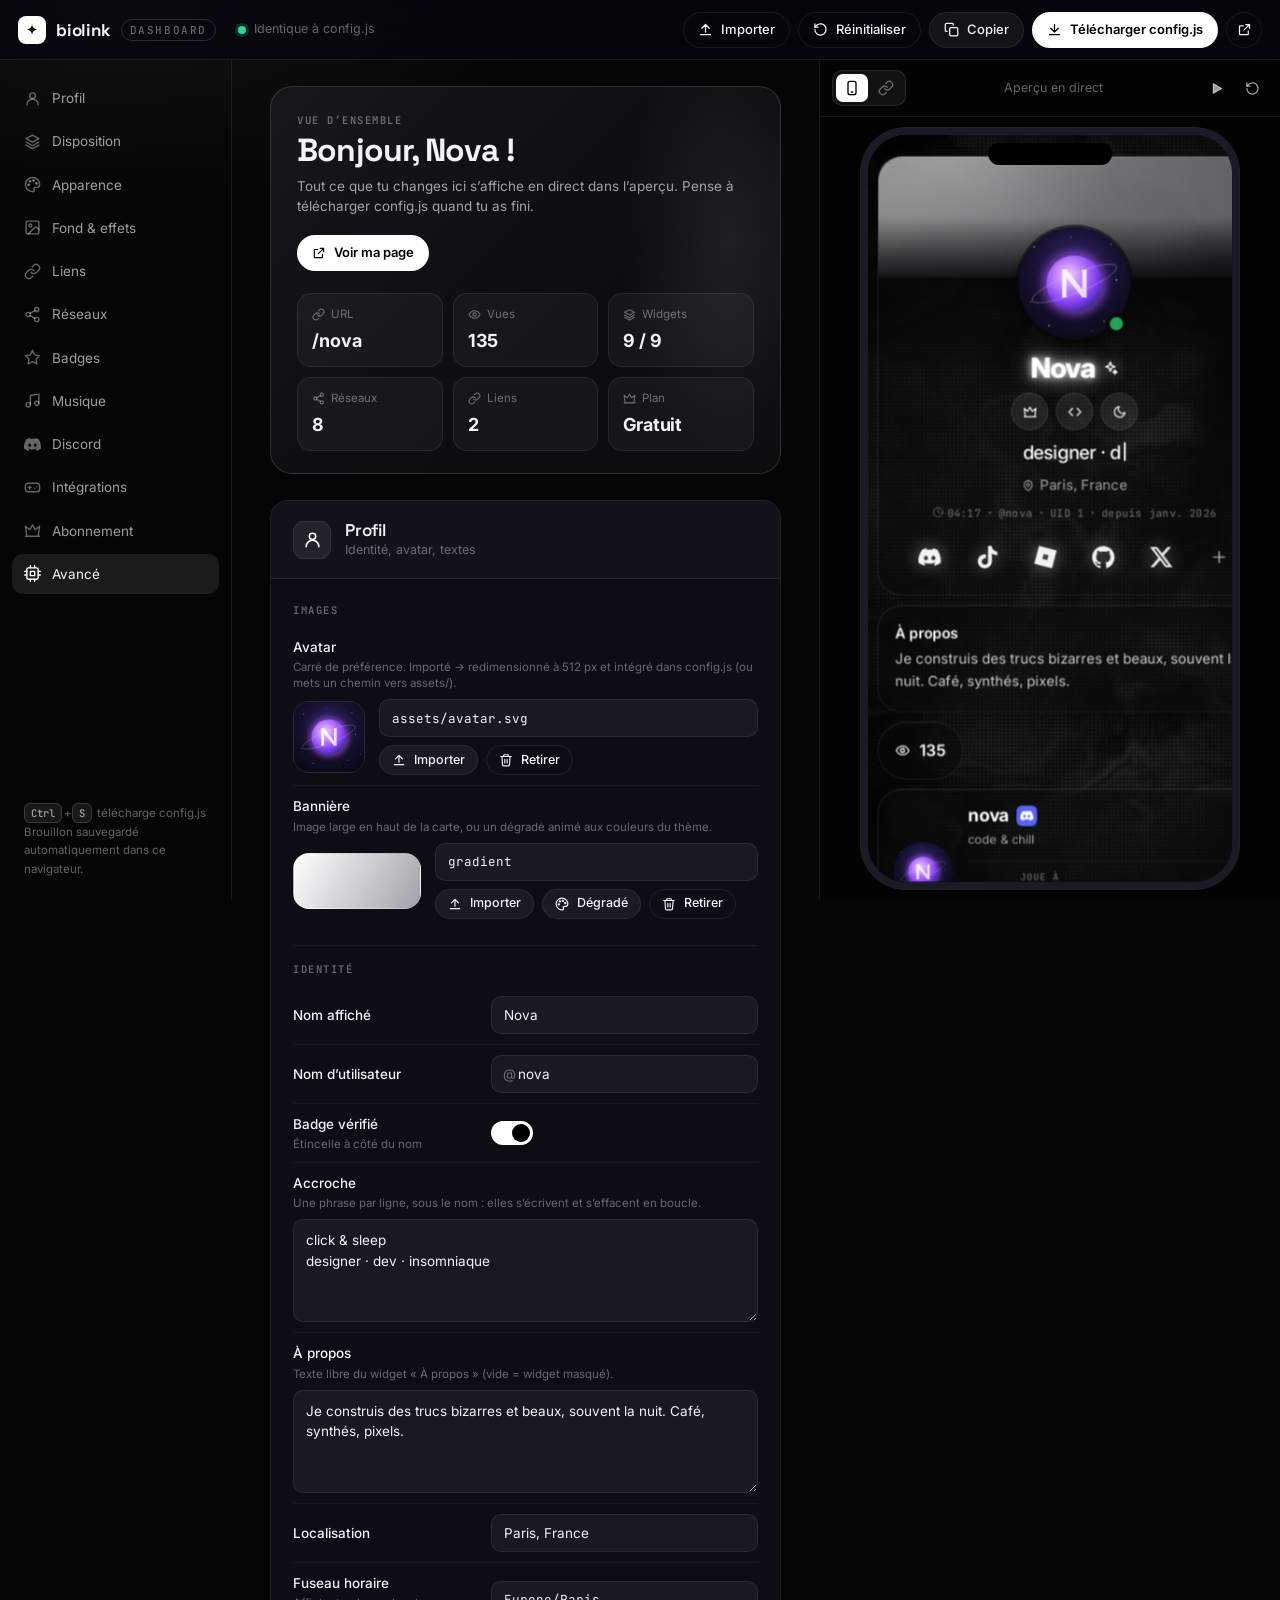
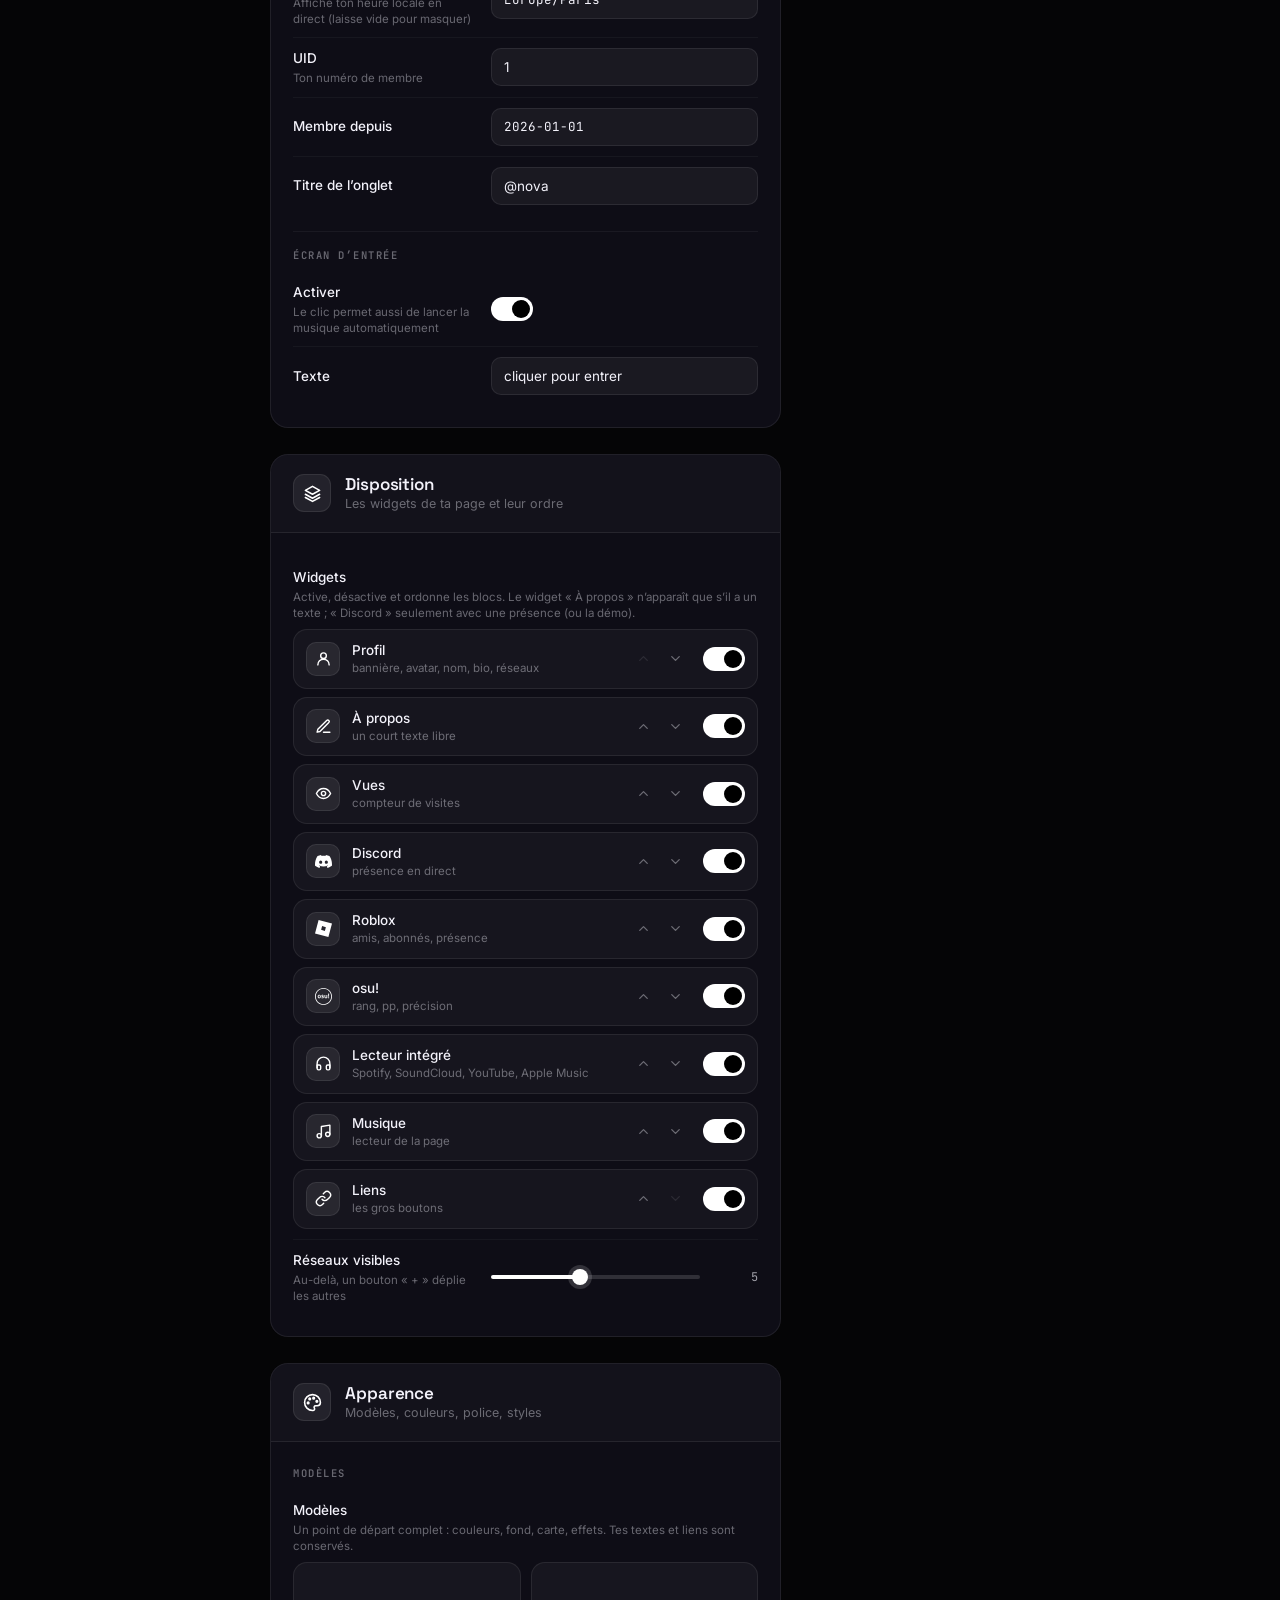
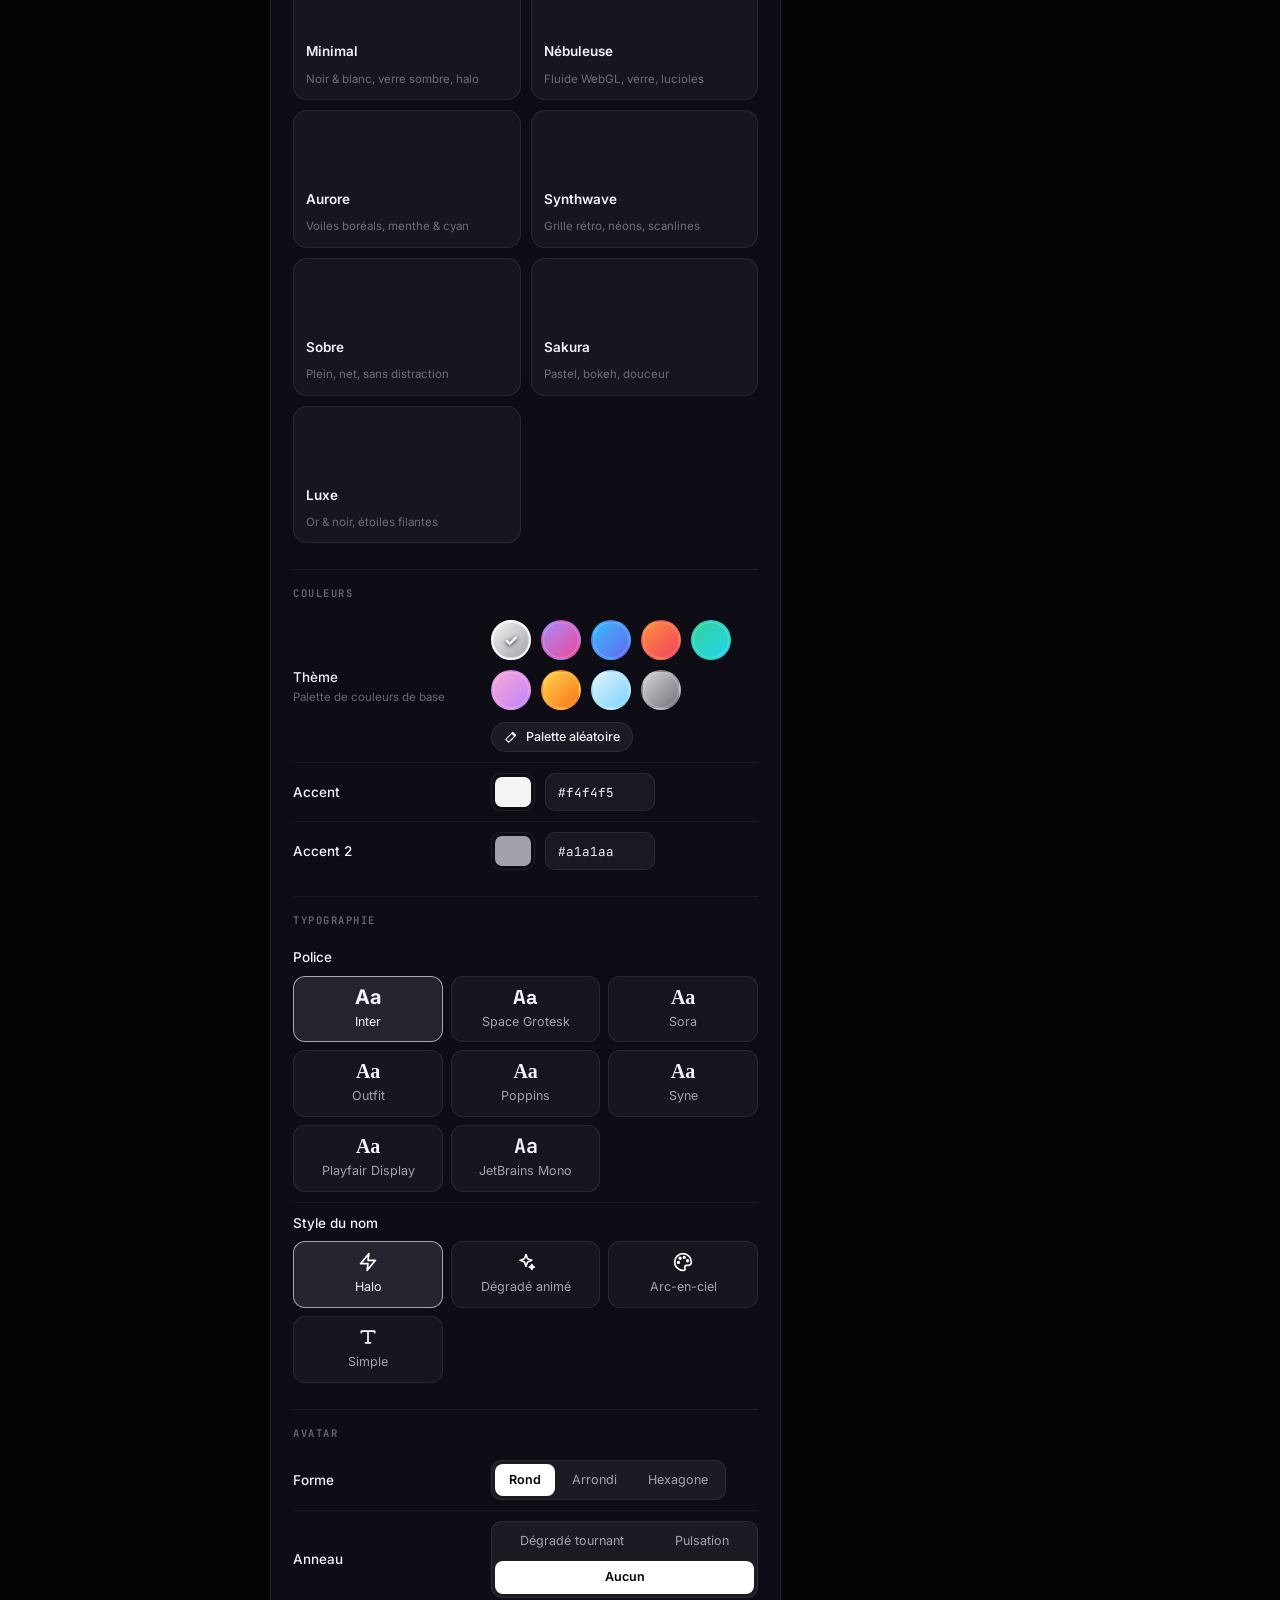
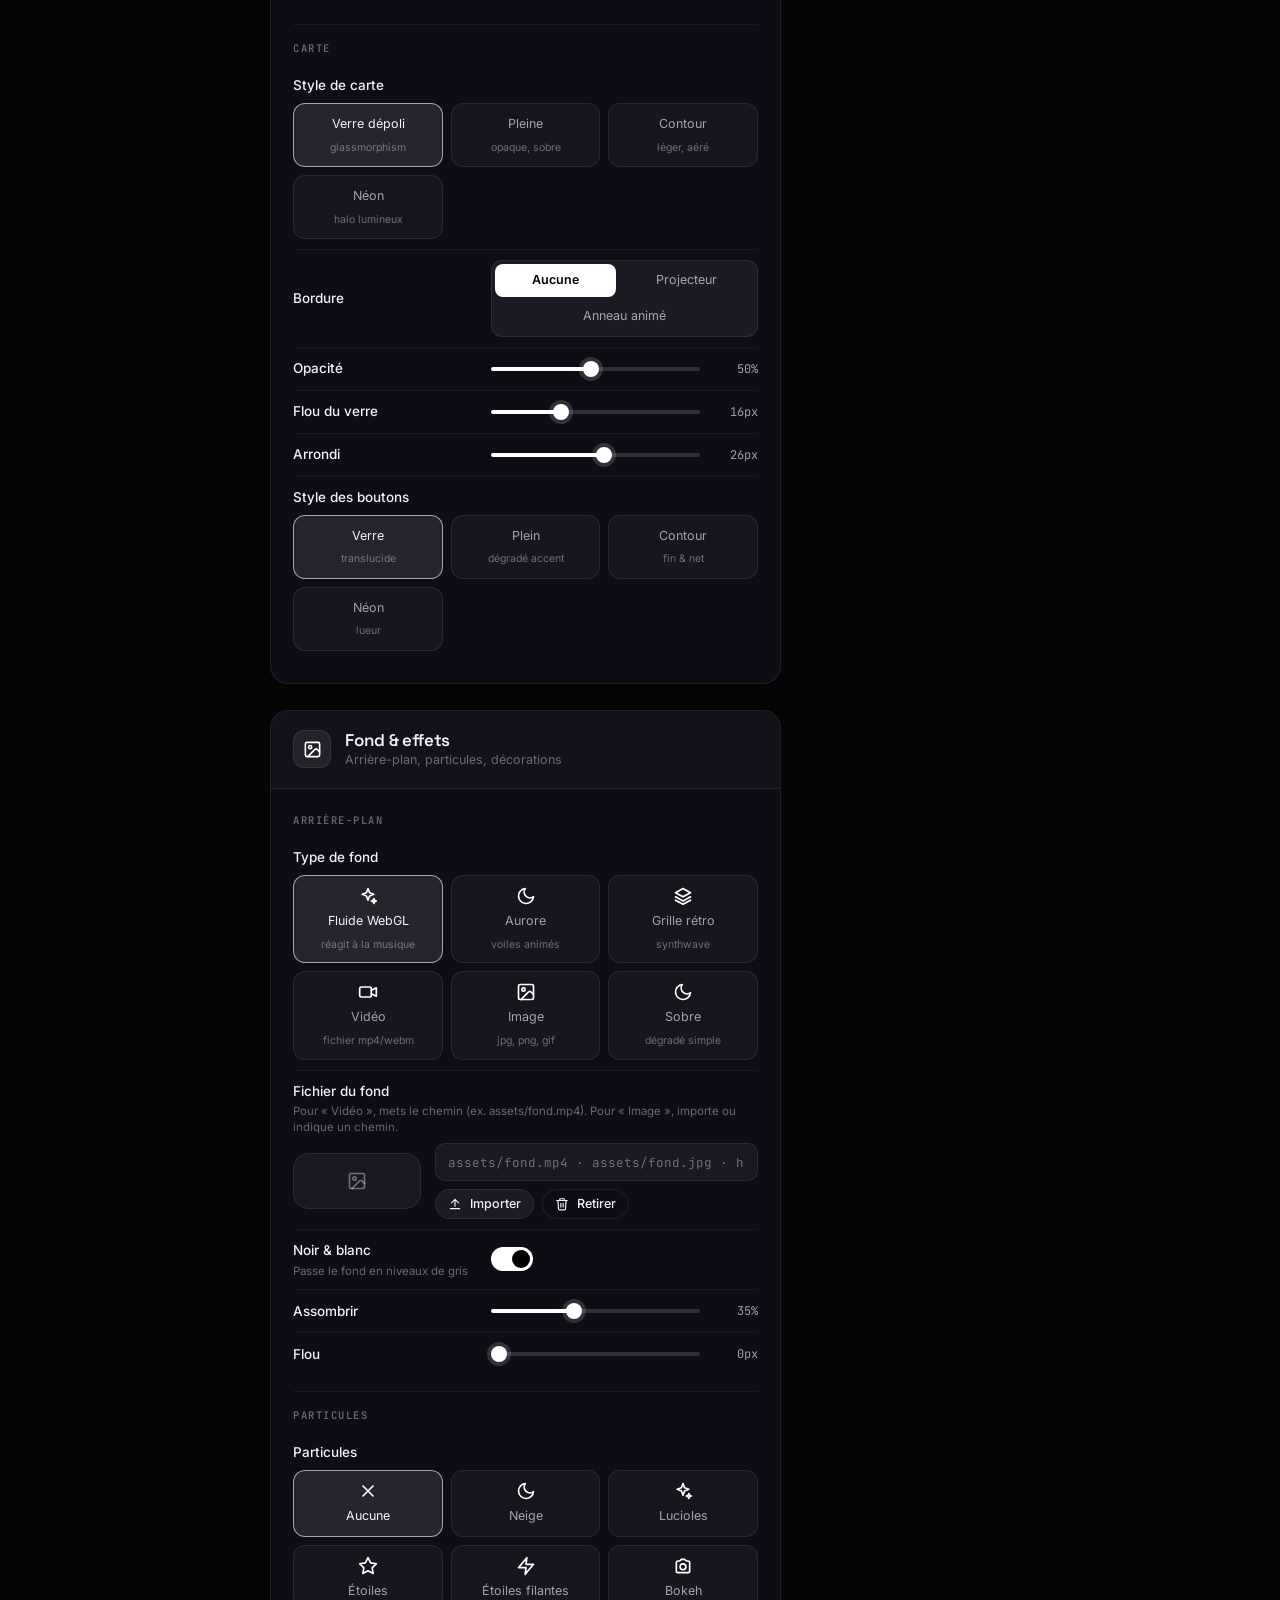
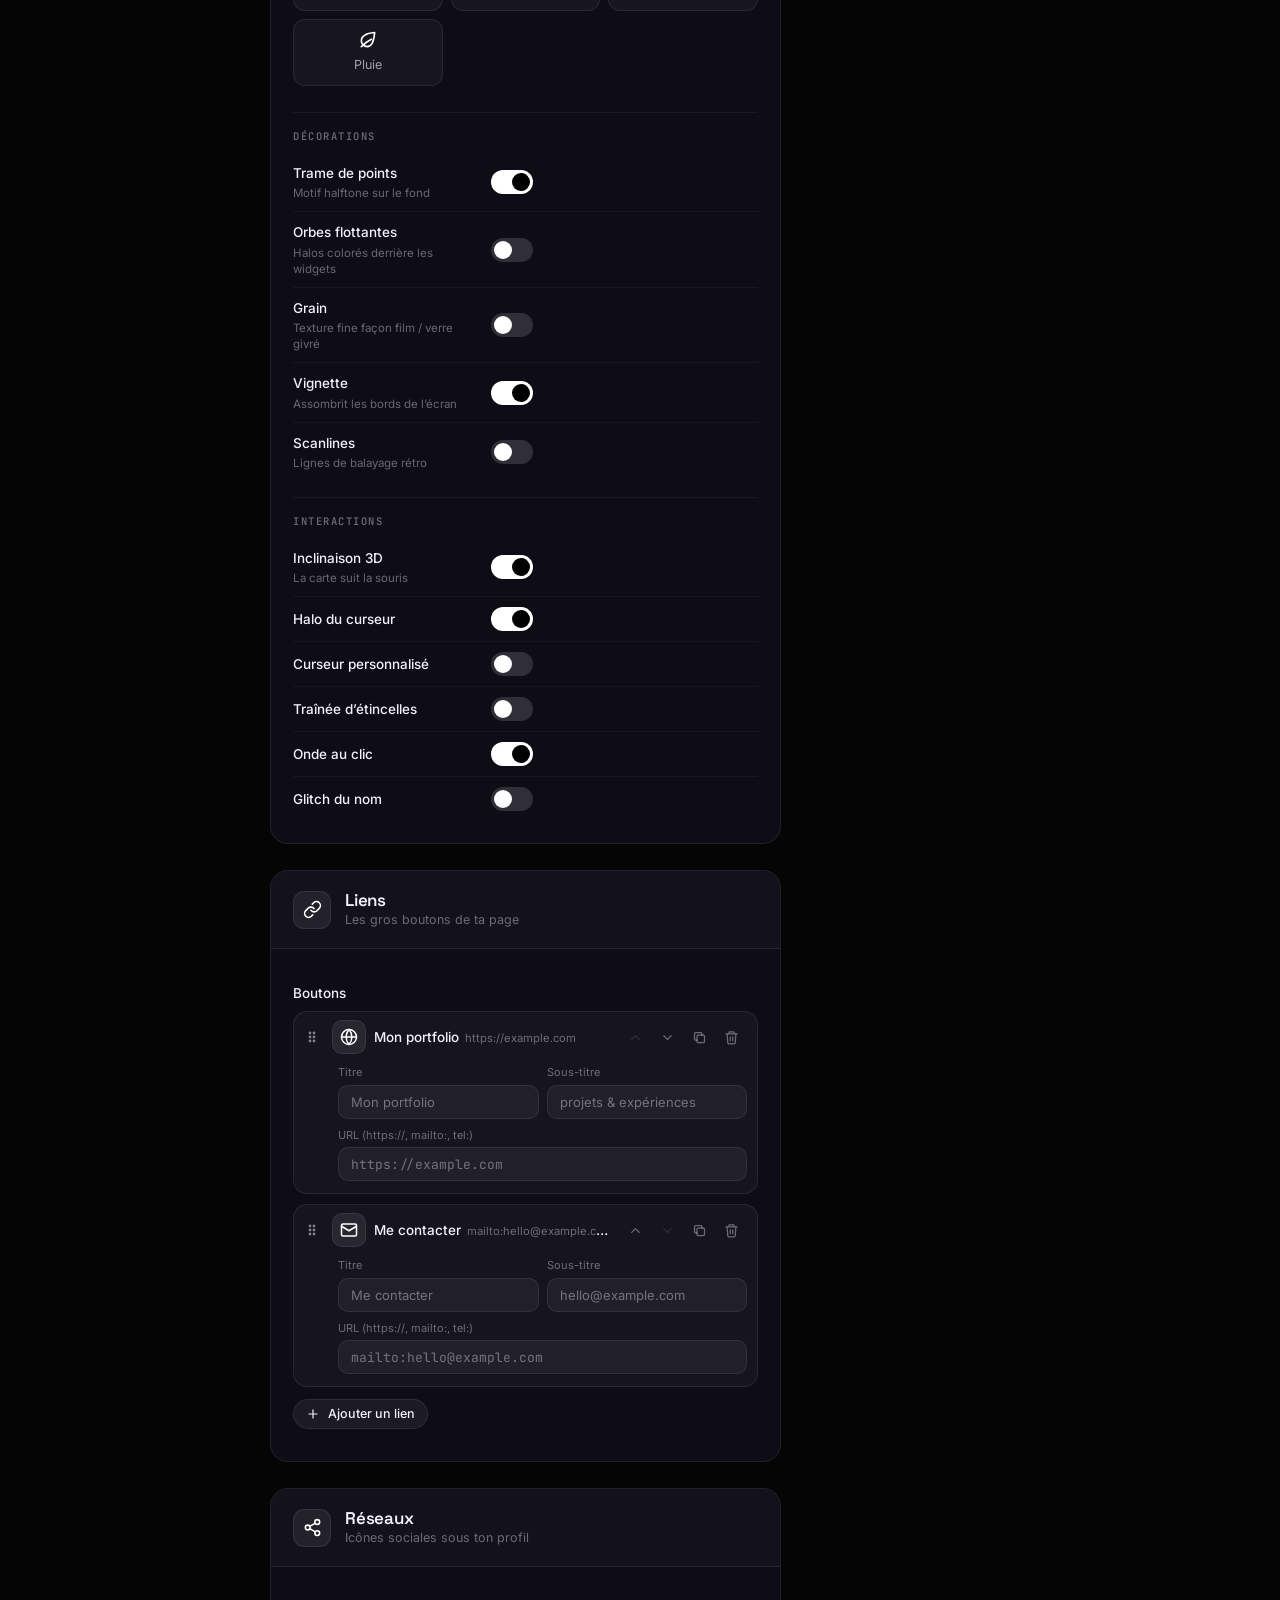
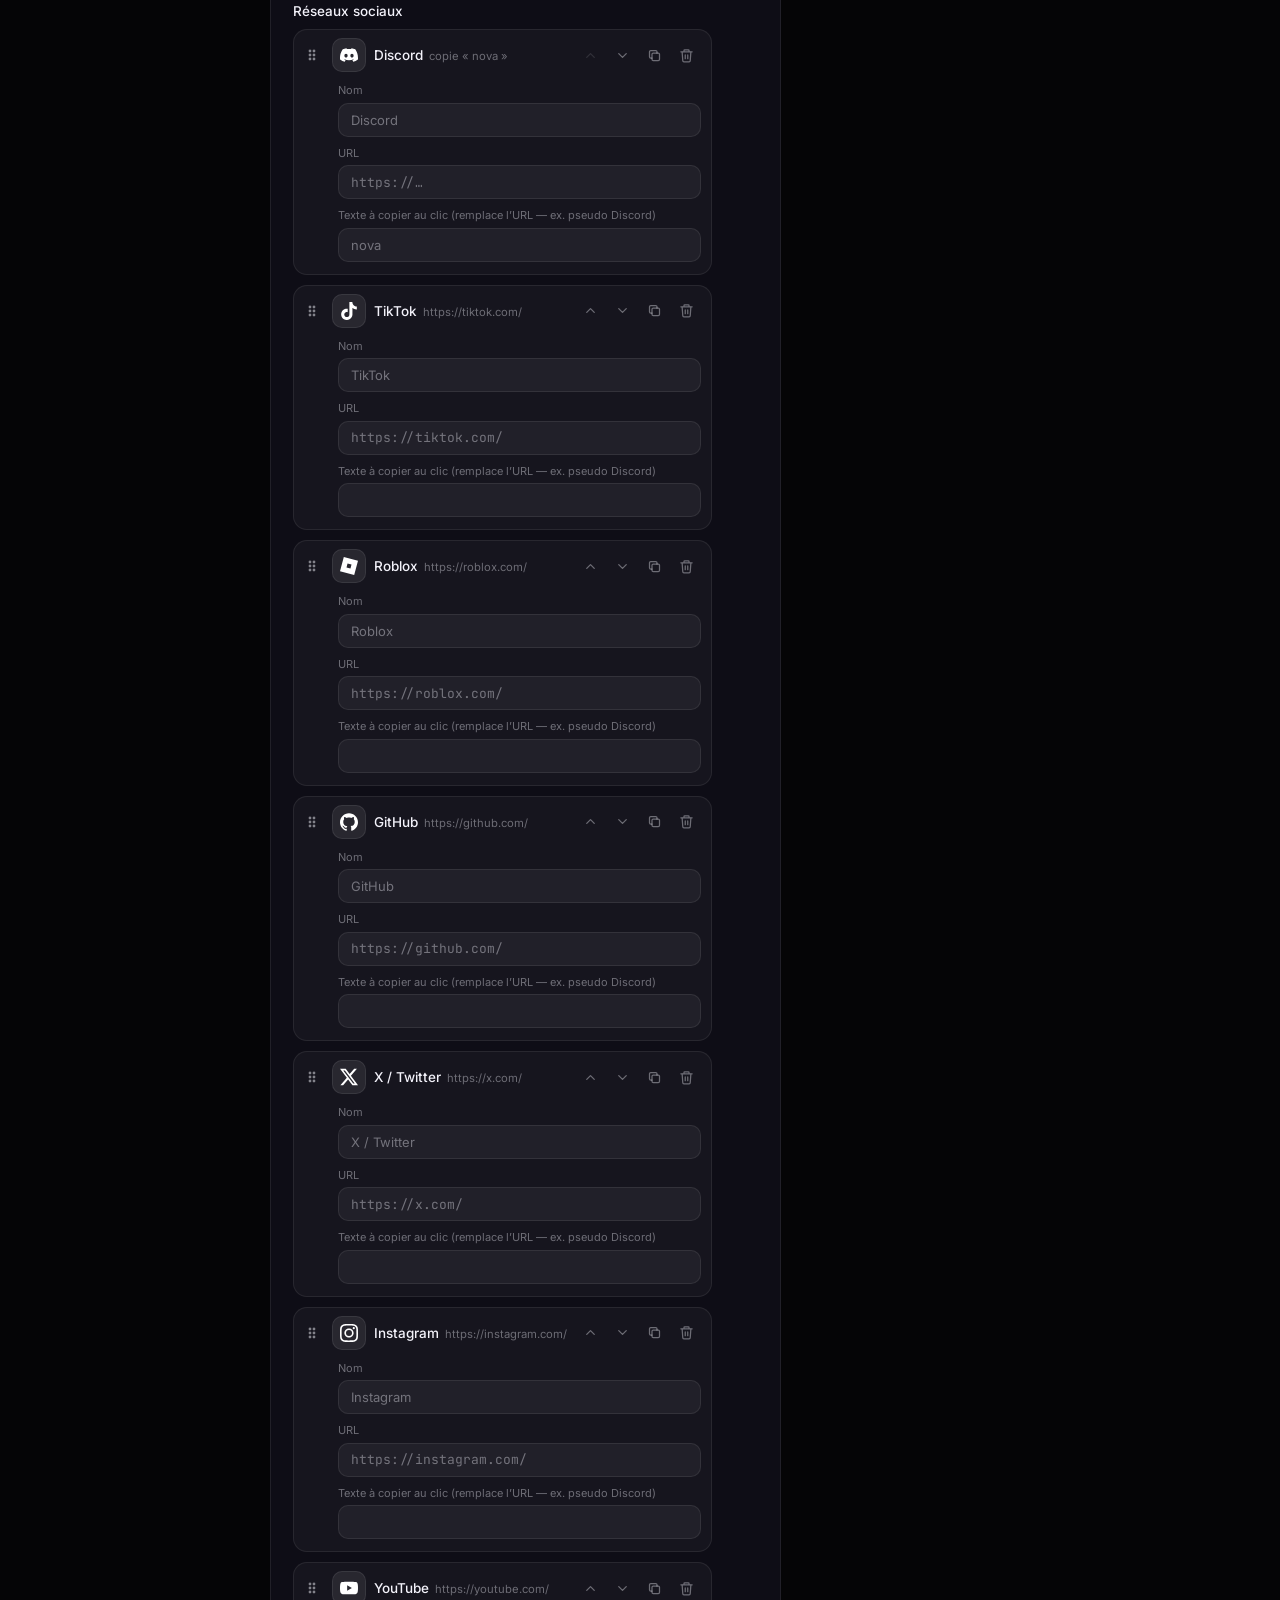
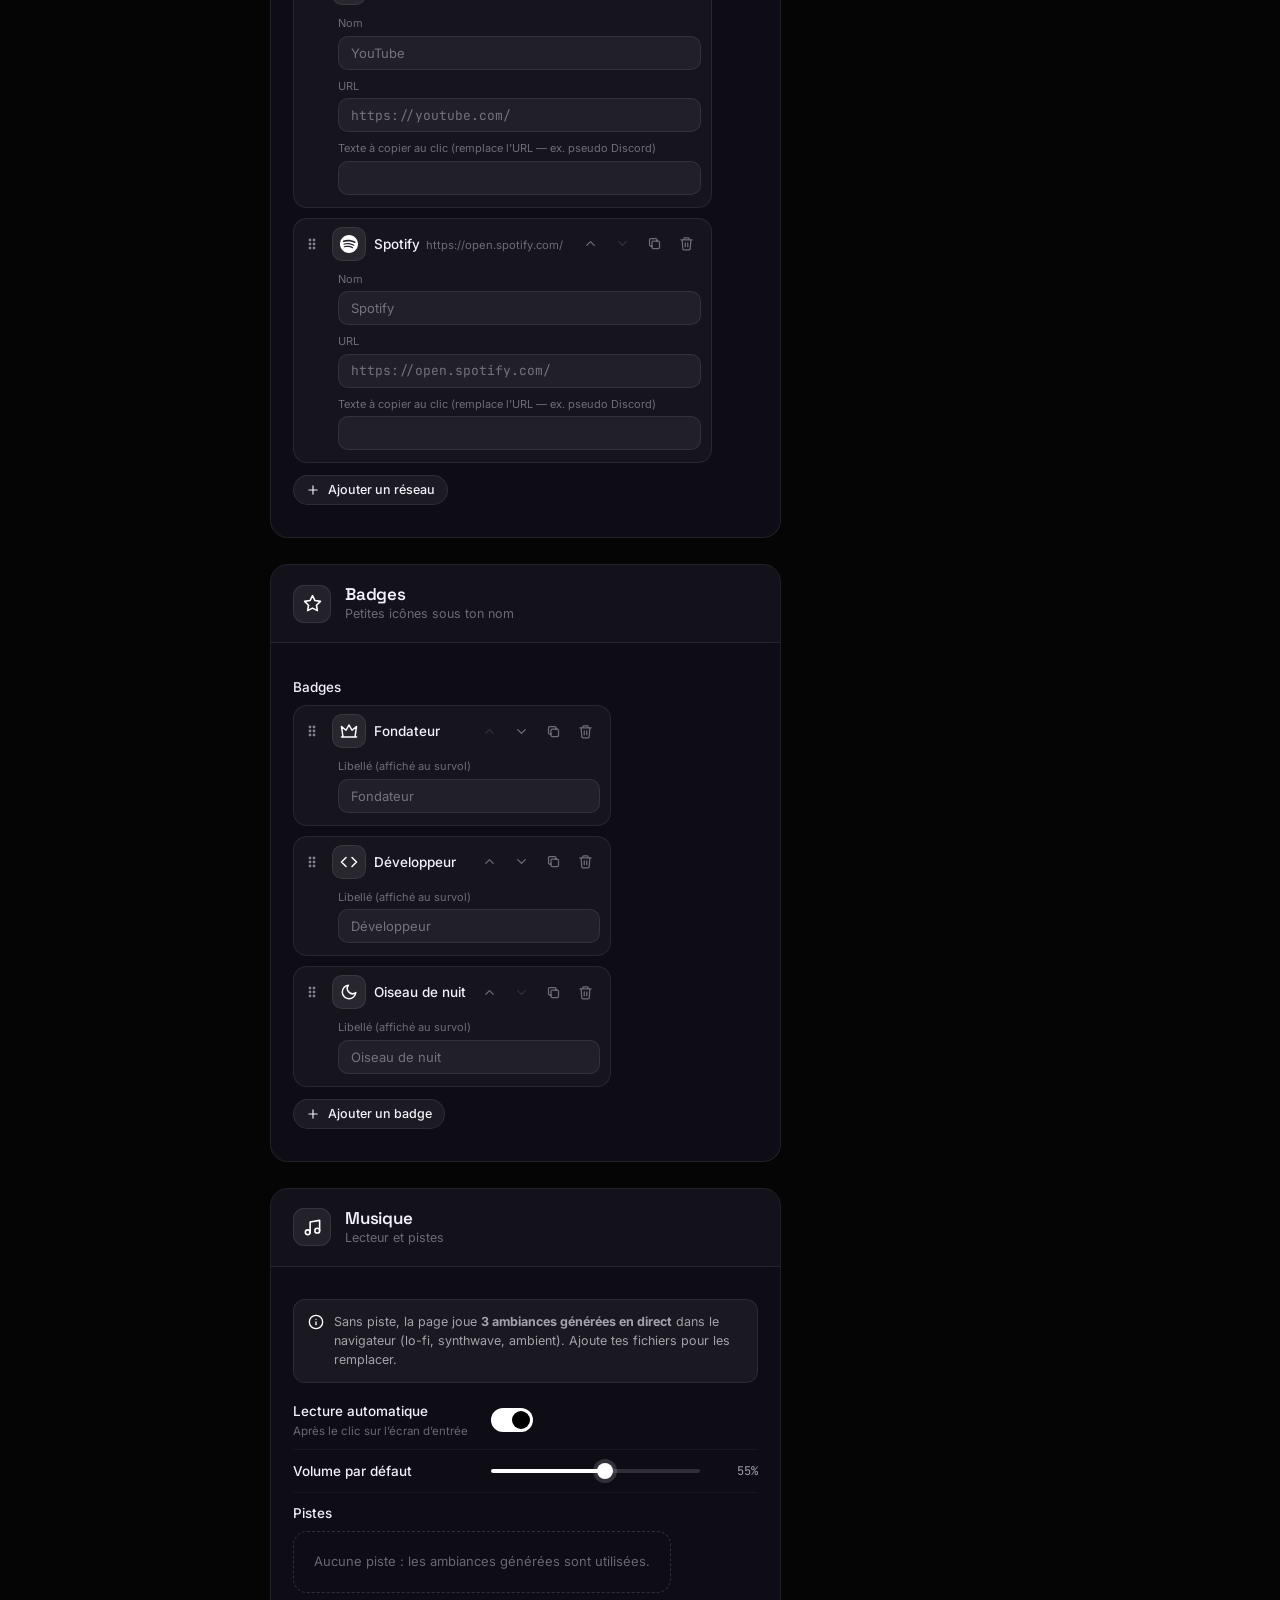
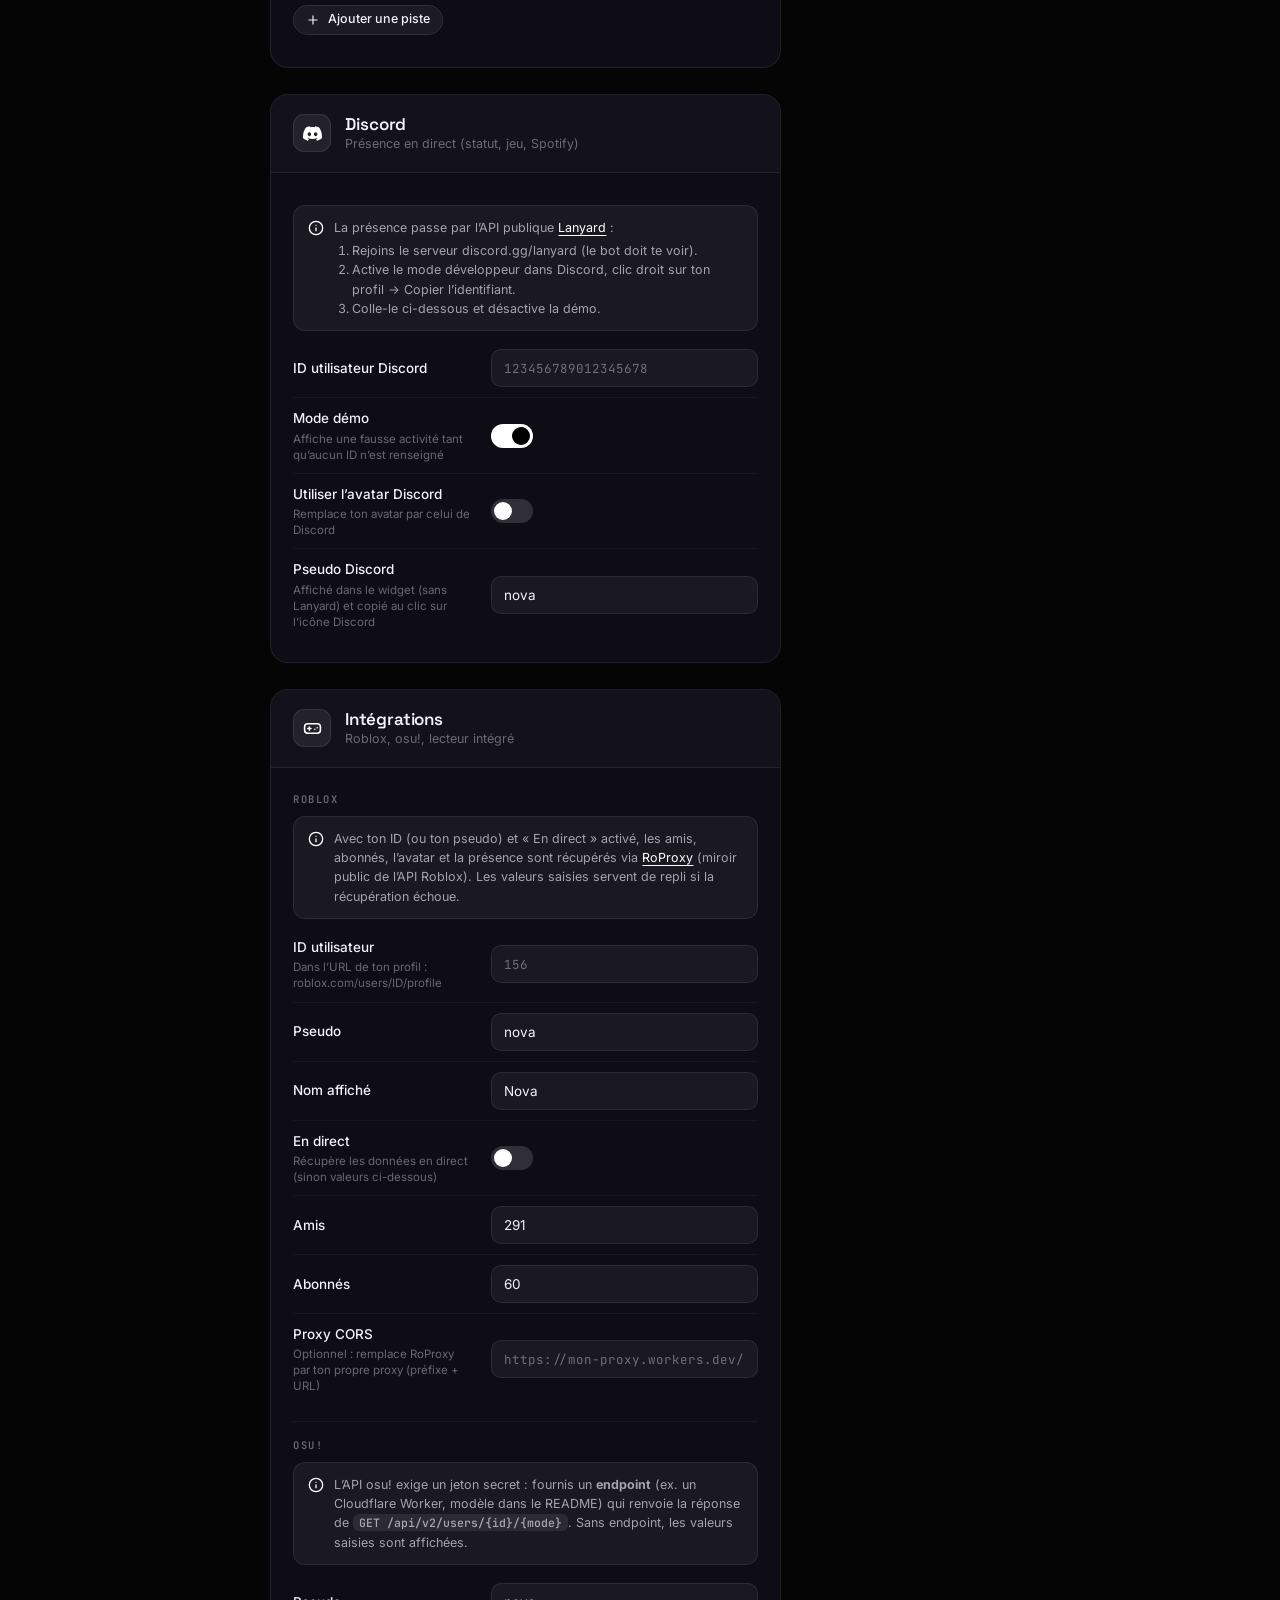
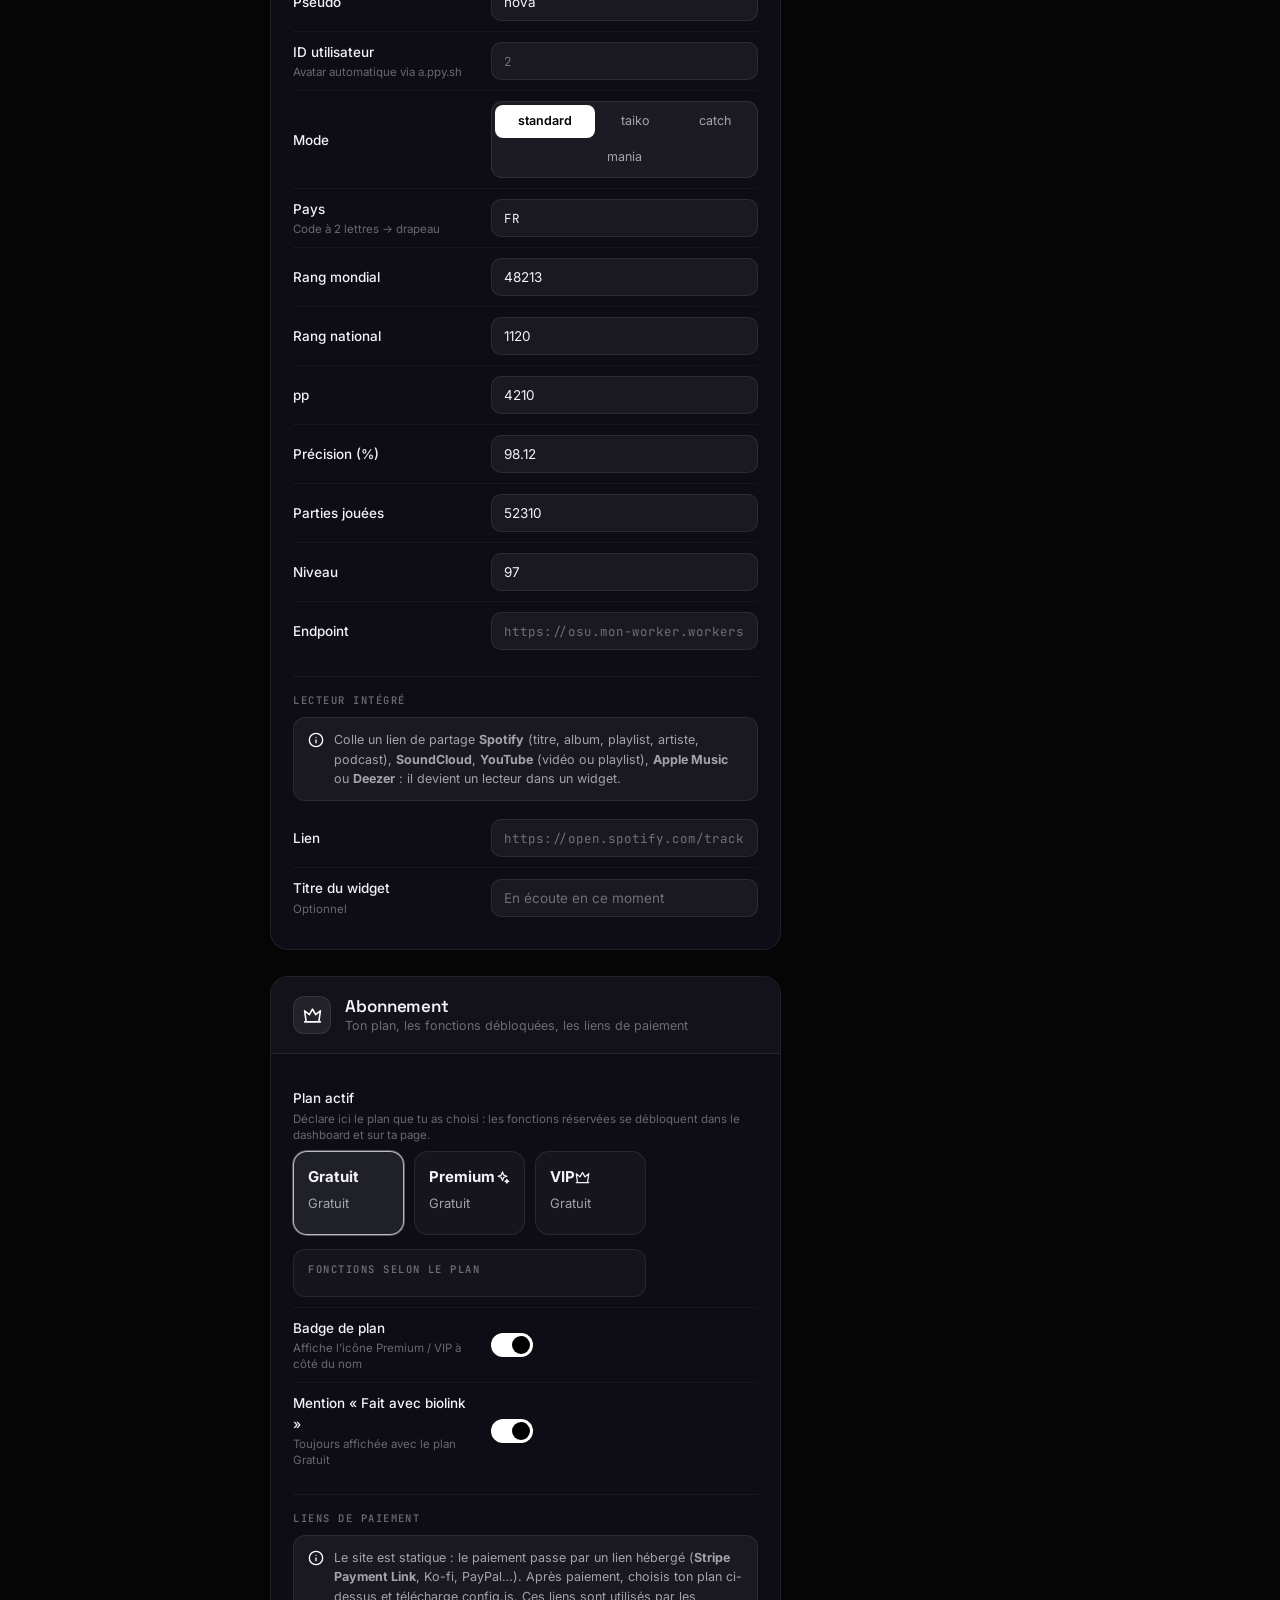
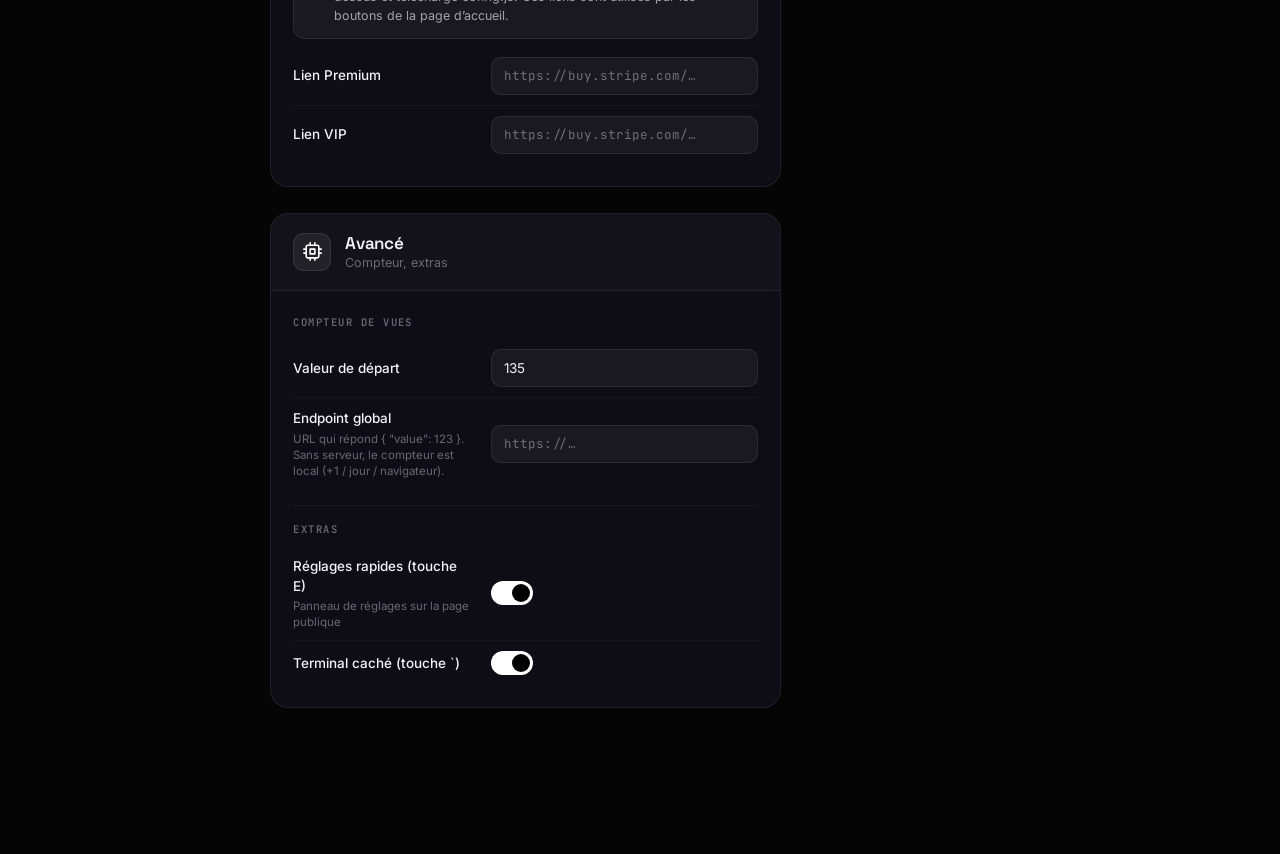
==== commit 91f3690a: "Move profile to profile.html, add landing skeleton and premium plan mechanics index.html becomes the" ====
--- a/dashboard.html
+++ b/dashboard.html
@@ -15,7 +15,7 @@
 </head>
 <body>
   <header class="d-top">
-    <a class="brand" href="index.html" target="_blank" rel="noopener" title="Voir la page">
+    <a class="brand" href="profile.html" target="_blank" rel="noopener" title="Voir la page">
       <span class="brand-mark"></span>
       <span class="brand-name">biolink</span>
       <span class="brand-sub">Dashboard</span>
@@ -42,7 +42,7 @@
       </div>
       <div class="pv-box" id="pv-box">
         <div class="pv-frame" id="pv-frame">
-          <iframe id="pv-iframe" src="index.html?preview=1" title="Aperçu de ta page"></iframe>
+          <iframe id="pv-iframe" src="profile.html?preview=1" title="Aperçu de ta page"></iframe>
         </div>
       </div>
     </aside>
--- a/css/dashboard.css
+++ b/css/dashboard.css
@@ -2,14 +2,14 @@
    dashboard.css — éditeur visuel
    ========================================================================== */
 :root {
-  --accent: #a78bfa;
-  --accent2: #ec4899;
-  --accent-rgb: 167 139 250;
-  --accent2-rgb: 236 72 153;
-  --bg: #08070f;
-  --bg2: #0e0d17;
-  --panel: #12111c;
-  --panel2: #171626;
+  --accent: #ffffff;
+  --accent2: #a1a1aa;
+  --accent-rgb: 255 255 255;
+  --accent2-rgb: 161 161 170;
+  --bg: #050506;
+  --bg2: #0b0b0d;
+  --panel: #0f0f12;
+  --panel2: #141418;
   --text: #f3f2fa;
   --muted: rgb(243 242 250 / .64);
   --faint: rgb(243 242 250 / .4);
@@ -27,7 +27,7 @@
 html { color-scheme: dark; background: var(--bg); }
 body {
   min-height: 100vh; font-family: var(--font); color: var(--text); background: var(--bg);
-  background-image: radial-gradient(60% 40% at 10% 0%, rgb(var(--accent-rgb) / .12), transparent 60%), radial-gradient(50% 40% at 100% 100%, rgb(var(--accent2-rgb) / .08), transparent 60%);
+  background-image: radial-gradient(60% 40% at 10% 0%, rgb(255 255 255 / .05), transparent 60%);
   background-attachment: fixed; -webkit-font-smoothing: antialiased; line-height: 1.5;
 }
 button { font: inherit; color: inherit; background: none; border: 0; cursor: pointer; padding: 0; }
@@ -50,27 +50,74 @@
   border-bottom: 1px solid var(--line);
 }
 .brand { display: flex; align-items: center; gap: 10px; font: 700 17px var(--display); letter-spacing: -.01em; }
-.brand-mark { width: 26px; height: 26px; border-radius: 8px; background: linear-gradient(135deg, var(--accent), var(--accent2)); box-shadow: 0 0 18px rgb(var(--accent-rgb) / .5); position: relative; }
-.brand-mark::after { content: "✦"; position: absolute; inset: 0; display: grid; place-items: center; font-size: 14px; color: #0b0a12; }
+.brand-mark { width: 28px; height: 28px; border-radius: 8px; background: #fff; position: relative; }
+.brand-mark::after { content: "✦"; position: absolute; inset: 0; display: grid; place-items: center; font-size: 15px; color: #000; }
 .brand-sub { font: 500 11px var(--mono); letter-spacing: .14em; text-transform: uppercase; color: var(--faint); padding: 3px 8px; border: 1px solid var(--line2); border-radius: 999px; }
 .d-status { display: flex; align-items: center; gap: 8px; font-size: 12.5px; color: var(--faint); margin-left: 4px; }
 .d-status .dot { width: 8px; height: 8px; border-radius: 50%; background: #71717a; box-shadow: 0 0 0 3px rgb(113 113 122 / .2); transition: background .3s, box-shadow .3s; }
 .d-status[data-state="ok"] .dot { background: #34d399; box-shadow: 0 0 0 3px rgb(52 211 153 / .2); }
 .d-status[data-state="dirty"] .dot { background: #fbbf24; box-shadow: 0 0 0 3px rgb(251 191 36 / .2); }
+
+/* ------------------------------------------------------------ hero */
+.hero { margin-bottom: 26px; padding: 26px 26px 22px; border-radius: 22px; background: linear-gradient(135deg, #17171c, #0d0d10 60%); border: 1px solid var(--line2); position: relative; overflow: hidden; }
+.hero::before { content: ""; position: absolute; inset: -40% -20% auto auto; width: 60%; height: 160%; background: radial-gradient(closest-side, rgb(255 255 255 / .08), transparent 70%); pointer-events: none; }
+.hero-top { display: flex; align-items: flex-start; justify-content: space-between; gap: 18px; flex-wrap: wrap; }
+.hero-k { font: 600 10.5px var(--mono); letter-spacing: .14em; text-transform: uppercase; color: var(--faint); margin-bottom: 6px; }
+.hero h1 { font: 800 clamp(24px, 3vw, 32px)/1.1 var(--display); letter-spacing: -.03em; }
+.hero-sub { margin-top: 8px; font-size: 13.5px; color: var(--muted); max-width: 520px; }
+.hero-stats { display: grid; grid-template-columns: repeat(auto-fit, minmax(120px, 1fr)); gap: 10px; margin-top: 22px; }
+.tile { padding: 12px 14px; border-radius: 14px; background: rgb(255 255 255 / .04); border: 1px solid var(--line); display: flex; flex-direction: column; gap: 4px; min-width: 0; }
+.tile-k { display: inline-flex; align-items: center; gap: 6px; font-size: 11.5px; color: var(--faint); }
+.tile b { font-size: 18px; font-weight: 700; letter-spacing: -.01em; white-space: nowrap; overflow: hidden; text-overflow: ellipsis; }
+
+/* abonnement */
+.f-lt { display: inline-flex; align-items: center; gap: 8px; }
+.lock { display: inline-flex; align-items: center; gap: 4px; padding: 2px 7px; border-radius: 999px; font: 600 10px var(--mono); letter-spacing: .06em; text-transform: uppercase; color: #000; background: #fff; }
+.lock[data-min="vip"] { background: linear-gradient(135deg, #fde68a, #f59e0b); }
+.field.locked .f-ctl { opacity: .45; pointer-events: none; }
+.plans { display: grid; grid-template-columns: repeat(3, 1fr); gap: 10px; }
+.plan { display: flex; flex-direction: column; gap: 6px; padding: 14px; border-radius: 14px; text-align: left; background: rgb(255 255 255 / .035); border: 1px solid var(--line); transition: border-color .2s, background .2s, transform .2s var(--ease); }
+.plan:hover { background: rgb(255 255 255 / .06); transform: translateY(-1px); }
+.plan.on { border-color: rgb(255 255 255 / .7); background: rgb(255 255 255 / .08); box-shadow: 0 0 0 1px rgb(255 255 255 / .3); }
+.plan-h { display: flex; align-items: center; justify-content: space-between; font-size: 15px; }
+.plan-p { font-size: 13px; color: var(--muted); }
+.plan-t { font-size: 11.5px; color: var(--faint); line-height: 1.35; }
+.gates-wrap { padding: 12px 14px; border-radius: 12px; background: rgb(255 255 255 / .03); border: 1px solid var(--line); }
+.gates-k { font: 600 10.5px var(--mono); letter-spacing: .14em; text-transform: uppercase; color: var(--faint); margin-bottom: 8px; }
+.gates { list-style: none; padding: 0; margin: 0; display: grid; grid-template-columns: repeat(auto-fill, minmax(220px, 1fr)); gap: 6px 14px; font-size: 13px; }
+.gates li { display: flex; align-items: center; gap: 8px; color: var(--muted); }
+.gates li.ok { color: var(--text); }
+.gates li.no { opacity: .6; }
+.gates li small { margin-left: auto; font: 500 10px var(--mono); color: var(--faint); text-transform: uppercase; letter-spacing: .06em; }
+@media (max-width: 700px) { .plans { grid-template-columns: 1fr; } }
+
+/* disposition */
+.layout-list { display: flex; flex-direction: column; gap: 8px; width: 100%; }
+.layout-item { display: flex; align-items: center; gap: 12px; padding: 10px 12px; border-radius: 14px; background: rgb(255 255 255 / .035); border: 1px solid var(--line); transition: opacity .2s; }
+.layout-item.off { opacity: .5; }
+.layout-item .ibtn { width: 34px; height: 34px; border-radius: 10px; display: grid; place-items: center; color: #fff; background: rgb(255 255 255 / .08); border: 1px solid var(--line); flex: none; }
+.layout-item .title { flex: 1; min-width: 0; display: flex; flex-direction: column; font-size: 13.5px; font-weight: 500; }
+.layout-item .title small { font-size: 11.5px; color: var(--faint); font-weight: 400; }
+.layout-item .acts { display: flex; gap: 2px; }
+.layout-item .acts button { width: 30px; height: 30px; border-radius: 8px; display: grid; place-items: center; color: var(--faint); transition: background .2s, color .2s; }
+.layout-item .acts button:hover { background: rgb(255 255 255 / .08); color: var(--text); }
+.layout-item .acts button:disabled { opacity: .25; pointer-events: none; }
 .d-actions { margin-left: auto; display: flex; align-items: center; gap: 8px; }
 
 .btn {
-  display: inline-flex; align-items: center; justify-content: center; gap: 8px; height: 36px; padding: 0 14px; border-radius: 10px;
+  display: inline-flex; align-items: center; justify-content: center; gap: 8px; height: 36px; padding: 0 14px; border-radius: 999px;
   font-size: 13px; font-weight: 500; color: var(--text); background: rgb(255 255 255 / .06); border: 1px solid var(--line);
   transition: background .2s, border-color .2s, transform .15s, box-shadow .2s; white-space: nowrap;
 }
 .btn:hover { background: rgb(255 255 255 / .11); border-color: var(--line2); }
 .btn:active { transform: scale(.97); }
-.btn.primary { background: linear-gradient(135deg, var(--accent), var(--accent2)); border-color: transparent; color: #0b0a12; font-weight: 600; box-shadow: 0 8px 24px -10px rgb(var(--accent-rgb) / .8); }
-.btn.primary:hover { filter: brightness(1.08); background: linear-gradient(135deg, var(--accent), var(--accent2)); }
+.btn.primary { background: #fff; border-color: transparent; color: #000; font-weight: 600; }
+.btn.primary:hover { background: #ededf0; }
+.btn.pill { background: #fff; color: #000; border-color: transparent; font-weight: 600; }
+.btn.pill:hover { background: #ededf0; }
 .btn.ghost { background: transparent; }
 .btn.icon { width: 36px; padding: 0; }
-.btn.sm { height: 30px; padding: 0 10px; font-size: 12.5px; border-radius: 8px; }
+.btn.sm { height: 30px; padding: 0 12px; font-size: 12.5px; }
 .btn.danger:hover { background: rgb(244 63 94 / .15); border-color: rgb(244 63 94 / .4); color: #fda4af; }
 .file-btn { position: relative; overflow: hidden; }
 .file-btn input { position: absolute; inset: 0; opacity: 0; cursor: pointer; }
@@ -84,8 +131,8 @@
 }
 .d-nav a .ico { color: var(--faint); transition: color .2s; }
 .d-nav a:hover { background: rgb(255 255 255 / .05); color: var(--text); }
-.d-nav a.active { background: rgb(var(--accent-rgb) / .14); color: var(--text); box-shadow: inset 0 0 0 1px rgb(var(--accent-rgb) / .3); }
-.d-nav a.active .ico, .d-nav a:hover .ico { color: var(--accent); }
+.d-nav a.active { background: rgb(255 255 255 / .09); color: var(--text); }
+.d-nav a.active .ico, .d-nav a:hover .ico { color: #fff; }
 .d-nav .nav-foot { margin-top: auto; padding: 14px 12px 4px; font-size: 11.5px; color: var(--faint); line-height: 1.6; }
 .d-nav .nav-foot kbd { margin-right: 2px; }
 .d-main { padding: 26px clamp(18px, 3vw, 40px) 120px; max-width: 860px; width: 100%; justify-self: center; }
@@ -93,13 +140,13 @@
 /* ------------------------------------------------------------ panneaux */
 .d-panel { margin-bottom: 26px; scroll-margin-top: calc(var(--top) + 18px); border-radius: 18px; background: rgb(18 17 28 / .75); border: 1px solid var(--line); -webkit-backdrop-filter: blur(10px); backdrop-filter: blur(10px); overflow: hidden; }
 .d-panel > header { display: flex; align-items: center; gap: 14px; padding: 18px 22px; border-bottom: 1px solid var(--line); background: rgb(255 255 255 / .02); }
-.d-panel > header .p-ico { width: 38px; height: 38px; border-radius: 11px; display: grid; place-items: center; color: var(--accent); background: rgb(var(--accent-rgb) / .12); border: 1px solid rgb(var(--accent-rgb) / .2); }
+.d-panel > header .p-ico { width: 38px; height: 38px; border-radius: 11px; display: grid; place-items: center; color: #fff; background: rgb(255 255 255 / .07); border: 1px solid var(--line); }
 .d-panel > header h2 { font: 600 17px var(--display); letter-spacing: -.01em; }
 .d-panel > header p { font-size: 12.5px; color: var(--faint); }
 .d-panel > .p-body { padding: 8px 22px 22px; display: flex; flex-direction: column; gap: 4px; }
 .p-group { padding-top: 16px; }
 .p-group + .p-group { margin-top: 12px; border-top: 1px solid rgb(255 255 255 / .05); }
-.p-group > h3 { font: 600 10.5px var(--mono); letter-spacing: .14em; text-transform: uppercase; color: var(--accent); margin-bottom: 10px; }
+.p-group > h3 { font: 600 10.5px var(--mono); letter-spacing: .14em; text-transform: uppercase; color: var(--faint); margin-bottom: 10px; }
 
 .field { display: grid; grid-template-columns: 180px minmax(0, 1fr); align-items: center; gap: 8px 18px; padding: 10px 0; border-bottom: 1px solid rgb(255 255 255 / .04); }
 .field:last-child { border-bottom: 0; }
@@ -115,7 +162,7 @@
   outline: none; font-size: 13.5px; transition: border-color .2s, background .2s, box-shadow .2s;
 }
 .in:hover { border-color: var(--line2); }
-.in:focus { border-color: rgb(var(--accent-rgb) / .7); box-shadow: 0 0 0 3px rgb(var(--accent-rgb) / .18); background: rgb(255 255 255 / .07); }
+.in:focus { border-color: rgb(255 255 255 / .5); box-shadow: 0 0 0 3px rgb(255 255 255 / .08); background: rgb(255 255 255 / .07); }
 .in::placeholder { color: var(--faint); }
 textarea.in { height: auto; min-height: 86px; padding: 10px 12px; resize: vertical; line-height: 1.5; }
 .in-wrap { position: relative; display: flex; align-items: center; flex: 1; min-width: 0; }
@@ -126,16 +173,16 @@
 /* switch */
 .sw { position: relative; width: 42px; height: 24px; border-radius: 999px; background: rgb(255 255 255 / .14); transition: background .25s; flex: none; }
 .sw::after { content: ""; position: absolute; top: 3px; left: 3px; width: 18px; height: 18px; border-radius: 50%; background: #fff; transition: transform .3s var(--ease); }
-.sw[aria-checked="true"] { background: var(--accent); }
-.sw[aria-checked="true"]::after { transform: translateX(18px); }
+.sw[aria-checked="true"] { background: #fff; }
+.sw[aria-checked="true"]::after { background: #000; transform: translateX(18px); }
 
 /* range */
 .rg { display: flex; align-items: center; gap: 12px; flex: 1; }
 .rg output { min-width: 46px; text-align: right; font: 12px var(--mono); color: var(--muted); }
 input[type="range"] { -webkit-appearance: none; appearance: none; background: transparent; height: 22px; cursor: pointer; width: 100%; flex: 1; }
-input[type="range"]::-webkit-slider-runnable-track { height: 4px; border-radius: 4px; background: linear-gradient(90deg, var(--accent) var(--val, 50%), rgb(255 255 255 / .14) var(--val, 50%)); }
-input[type="range"]::-webkit-slider-thumb { -webkit-appearance: none; width: 16px; height: 16px; margin-top: -6px; border-radius: 50%; background: #fff; box-shadow: 0 0 0 4px rgb(var(--accent-rgb) / .25); transition: box-shadow .2s; }
-input[type="range"]:hover::-webkit-slider-thumb { box-shadow: 0 0 0 6px rgb(var(--accent-rgb) / .3); }
+input[type="range"]::-webkit-slider-runnable-track { height: 4px; border-radius: 4px; background: linear-gradient(90deg, #fff var(--val, 50%), rgb(255 255 255 / .14) var(--val, 50%)); }
+input[type="range"]::-webkit-slider-thumb { -webkit-appearance: none; width: 16px; height: 16px; margin-top: -6px; border-radius: 50%; background: #fff; box-shadow: 0 0 0 4px rgb(255 255 255 / .15); transition: box-shadow .2s; }
+input[type="range"]:hover::-webkit-slider-thumb { box-shadow: 0 0 0 6px rgb(255 255 255 / .2); }
 input[type="range"]::-moz-range-track { height: 4px; border-radius: 4px; background: rgb(255 255 255 / .14); }
 input[type="range"]::-moz-range-progress { height: 4px; border-radius: 4px; background: var(--accent); }
 input[type="range"]::-moz-range-thumb { width: 16px; height: 16px; border: 0; border-radius: 50%; background: #fff; }
@@ -148,21 +195,21 @@
   text-align: center;
 }
 .choice:hover { background: rgb(255 255 255 / .08); color: var(--text); transform: translateY(-1px); }
-.choice[aria-checked="true"] { background: rgb(var(--accent-rgb) / .16); border-color: rgb(var(--accent-rgb) / .55); color: var(--text); box-shadow: 0 0 0 1px rgb(var(--accent-rgb) / .3), 0 8px 24px -12px rgb(var(--accent-rgb) / .8); }
-.choice .ico { color: var(--accent); }
+.choice[aria-checked="true"] { background: rgb(255 255 255 / .1); border-color: rgb(255 255 255 / .6); color: var(--text); }
+.choice .ico { color: #fff; }
 .choice .sw-prev { width: 100%; height: 30px; border-radius: 8px; box-shadow: inset 0 0 0 1px rgb(255 255 255 / .12); }
 .choice .font-prev { font-size: 20px; line-height: 1; font-weight: 700; letter-spacing: -.01em; color: var(--text); }
 .choice .choice-desc { font-size: 10.5px; color: var(--faint); }
 .seg { display: inline-flex; flex-wrap: wrap; gap: 3px; padding: 3px; border-radius: 11px; background: rgb(255 255 255 / .06); border: 1px solid var(--line); max-width: 100%; }
 .seg button { flex: 1 1 auto; padding: 7px 14px; border-radius: 8px; font-size: 12.5px; color: var(--muted); transition: background .2s, color .2s; white-space: nowrap; }
-.seg button[aria-checked="true"] { background: rgb(var(--accent-rgb) / .28); color: #fff; box-shadow: inset 0 0 0 1px rgb(var(--accent-rgb) / .4); }
+.seg button[aria-checked="true"] { background: #fff; color: #000; font-weight: 600; }
 
 /* thèmes & modèles */
 .themes { display: flex; flex-wrap: wrap; gap: 10px; }
-.theme-sw { position: relative; width: 44px; height: 44px; border-radius: 13px; border: 2px solid transparent; box-shadow: inset 0 0 0 1px rgb(255 255 255 / .2); transition: transform .2s var(--ease), border-color .2s; }
+.theme-sw { position: relative; width: 40px; height: 40px; border-radius: 50%; border: 2px solid transparent; box-shadow: inset 0 0 0 1px rgb(255 255 255 / .2); transition: transform .2s var(--ease), border-color .2s; }
 .theme-sw:hover { transform: scale(1.1); }
 .theme-sw[aria-pressed="true"] { border-color: #fff; }
-.theme-sw[aria-pressed="true"]::after { content: "✓"; position: absolute; inset: 0; display: grid; place-items: center; color: #fff; font-weight: 700; text-shadow: 0 1px 4px rgb(0 0 0 / .6); }
+.theme-sw[aria-pressed="true"]::after { content: "✓"; position: absolute; inset: 0; display: grid; place-items: center; color: #fff; font-weight: 700; text-shadow: 0 1px 4px rgb(0 0 0 / .9); }
 .presets { display: grid; grid-template-columns: repeat(auto-fill, minmax(150px, 1fr)); gap: 10px; width: 100%; }
 .preset { position: relative; overflow: hidden; display: flex; flex-direction: column; gap: 10px; padding: 12px; border-radius: 14px; background: rgb(255 255 255 / .04); border: 1px solid var(--line); text-align: left; transition: transform .25s var(--ease), border-color .2s, background .2s; }
 .preset:hover { transform: translateY(-3px); border-color: var(--line2); background: rgb(255 255 255 / .07); }
@@ -187,12 +234,12 @@
 .list { display: flex; flex-direction: column; gap: 10px; width: 100%; }
 .item { border-radius: 14px; background: rgb(255 255 255 / .035); border: 1px solid var(--line); transition: border-color .2s, box-shadow .2s, opacity .2s; }
 .item.dragging { opacity: .45; }
-.item.over { border-color: var(--accent); box-shadow: 0 0 0 1px rgb(var(--accent-rgb) / .5); }
+.item.over { border-color: #fff; }
 .item-head { display: flex; align-items: center; gap: 8px; padding: 8px 10px 8px 6px; }
 .item-head .grip { color: var(--faint); cursor: grab; padding: 6px 4px; border-radius: 6px; }
 .item-head .grip:active { cursor: grabbing; }
-.item-head .ibtn { width: 34px; height: 34px; border-radius: 10px; display: grid; place-items: center; color: var(--accent); background: rgb(var(--accent-rgb) / .12); border: 1px solid rgb(var(--accent-rgb) / .22); transition: background .2s; }
-.item-head .ibtn:hover { background: rgb(var(--accent-rgb) / .25); }
+.item-head .ibtn { width: 34px; height: 34px; border-radius: 10px; display: grid; place-items: center; color: #fff; background: rgb(255 255 255 / .08); border: 1px solid var(--line); transition: background .2s; }
+.item-head .ibtn:hover { background: rgb(255 255 255 / .16); }
 .item-head .title { flex: 1; min-width: 0; font-size: 13.5px; font-weight: 500; white-space: nowrap; overflow: hidden; text-overflow: ellipsis; }
 .item-head .title small { color: var(--faint); font-weight: 400; margin-left: 6px; }
 .item-head .acts { display: flex; gap: 2px; }
@@ -215,13 +262,13 @@
 .ipick .ip-grid { display: grid; grid-template-columns: repeat(7, 1fr); gap: 4px; padding: 8px; overflow-y: auto; }
 .ipick .ip-grid button { aspect-ratio: 1; border-radius: 9px; display: grid; place-items: center; color: var(--muted); transition: background .15s, color .15s; }
 .ipick .ip-grid button:hover { background: rgb(255 255 255 / .1); color: var(--text); }
-.ipick .ip-grid button[aria-pressed="true"] { background: rgb(var(--accent-rgb) / .25); color: #fff; }
+.ipick .ip-grid button[aria-pressed="true"] { background: #fff; color: #000; }
 .ipick .ip-empty { padding: 20px; text-align: center; color: var(--faint); font-size: 12.5px; }
 
 /* info box */
-.note { display: flex; gap: 10px; padding: 12px 14px; border-radius: 12px; background: rgb(var(--accent-rgb) / .08); border: 1px solid rgb(var(--accent-rgb) / .2); font-size: 12.5px; color: var(--muted); line-height: 1.55; margin: 8px 0; }
-.note .ico { color: var(--accent); margin-top: 2px; }
-.note a { color: var(--accent); text-decoration: underline; text-underline-offset: 3px; }
+.note { display: flex; gap: 10px; padding: 12px 14px; border-radius: 12px; background: rgb(255 255 255 / .05); border: 1px solid var(--line); font-size: 12.5px; color: var(--muted); line-height: 1.55; margin: 8px 0; }
+.note .ico { color: #fff; margin-top: 2px; }
+.note a { color: #fff; text-decoration: underline; text-underline-offset: 3px; }
 .note ol { padding-left: 18px; margin: 4px 0 0; }
 
 /* ------------------------------------------------------------ aperçu */
@@ -229,14 +276,14 @@
 .pv-bar { display: flex; align-items: center; gap: 10px; padding: 10px 12px; border-bottom: 1px solid var(--line); }
 .pv-devices { display: flex; gap: 2px; padding: 3px; border-radius: 10px; background: rgb(255 255 255 / .06); border: 1px solid var(--line); }
 .pv-devices button { width: 32px; height: 28px; border-radius: 7px; display: grid; place-items: center; color: var(--faint); transition: background .2s, color .2s; }
-.pv-devices button[aria-checked="true"] { background: rgb(var(--accent-rgb) / .28); color: #fff; }
+.pv-devices button[aria-checked="true"] { background: #fff; color: #000; }
 .pv-title { flex: 1; text-align: center; font-size: 12.5px; color: var(--faint); }
 .pv-tools { display: flex; gap: 4px; }
 .pv-btn { width: 32px; height: 32px; border-radius: 9px; display: grid; place-items: center; color: var(--muted); transition: background .2s, color .2s; }
 .pv-btn:hover { background: rgb(255 255 255 / .08); color: var(--text); }
-.pv-btn.on { color: var(--accent); }
+.pv-btn.on { color: #fff; }
 .pv-close { display: none; }
-.pv-box { flex: 1; display: grid; place-items: center; padding: 18px; overflow: hidden; background: radial-gradient(60% 50% at 50% 40%, rgb(var(--accent-rgb) / .08), transparent 70%); }
+.pv-box { flex: 1; display: grid; place-items: center; padding: 18px; overflow: hidden; background: radial-gradient(60% 50% at 50% 40%, rgb(255 255 255 / .04), transparent 70%); }
 .pv-frame { position: relative; overflow: hidden; border-radius: 10px; box-shadow: 0 40px 100px -30px rgb(0 0 0 / .9), 0 0 0 1px rgb(255 255 255 / .1); background: #000; transition: width .35s var(--ease), height .35s var(--ease), border-radius .35s; }
 .pv-frame.phone { border-radius: 38px; box-shadow: 0 0 0 7px #1b1a26, 0 0 0 8px rgb(255 255 255 / .12), 0 40px 100px -30px rgb(0 0 0 / .95); }
 .pv-frame.phone::before { content: ""; position: absolute; left: 50%; top: 8px; transform: translateX(-50%); width: 34%; height: 22px; border-radius: 12px; background: #000; z-index: 2; }
@@ -251,14 +298,14 @@
 .modal-box h2 { font: 600 18px var(--display); }
 .modal-box p { font-size: 13px; color: var(--muted); }
 .modal-box textarea { width: 100%; height: 240px; padding: 12px; border-radius: 12px; background: rgb(0 0 0 / .35); border: 1px solid var(--line); outline: none; font: 12.5px/1.5 var(--mono); color: var(--text); resize: vertical; }
-.modal-box textarea:focus { border-color: var(--accent); }
+.modal-box textarea:focus { border-color: rgb(255 255 255 / .5); }
 .modal-foot { display: flex; gap: 8px; align-items: center; }
 .modal-foot .spacer { flex: 1; }
 
 /* ------------------------------------------------------------ toasts */
 #toasts { position: fixed; left: 50%; bottom: 22px; transform: translateX(-50%); z-index: 300; display: flex; flex-direction: column; gap: 8px; align-items: center; pointer-events: none; }
 .toast { display: flex; align-items: center; gap: 9px; padding: 10px 16px; border-radius: 999px; font-size: 13.5px; white-space: nowrap; background: rgb(20 18 30 / .95); border: 1px solid var(--line2); box-shadow: 0 12px 40px rgb(0 0 0 / .5); opacity: 0; transform: translateY(12px) scale(.96); transition: opacity .3s, transform .4s var(--ease); }
-.toast .ico { color: var(--accent); }
+.toast .ico { color: #fff; }
 .toast.in { opacity: 1; transform: none; }
 
 /* ------------------------------------------------------------ responsive */
@@ -278,7 +325,7 @@
   .d-preview { position: fixed; inset: 0; top: 0; height: 100vh; height: 100dvh; z-index: 150; transform: translateY(110%); visibility: hidden; transition: transform .4s var(--ease), visibility 0s .4s; background: var(--bg); }
   .d-preview.show { transform: none; visibility: visible; transition: transform .4s var(--ease); }
   .pv-close { display: grid; }
-  .pv-fab { display: inline-flex; position: fixed; right: 16px; bottom: 16px; z-index: 140; height: 44px; padding: 0 18px; border-radius: 999px; align-items: center; gap: 8px; font-weight: 600; font-size: 13.5px; color: #0b0a12; background: linear-gradient(135deg, var(--accent), var(--accent2)); box-shadow: 0 12px 30px -8px rgb(var(--accent-rgb) / .8); }
+  .pv-fab { display: inline-flex; position: fixed; right: 16px; bottom: 16px; z-index: 140; height: 44px; padding: 0 18px; border-radius: 999px; align-items: center; gap: 8px; font-weight: 600; font-size: 13.5px; color: #000; background: #fff; box-shadow: 0 12px 30px -8px rgb(0 0 0 / .8); }
   .d-top { gap: 10px; padding: 0 12px; }
   .brand-sub { display: none; }
   .d-actions { gap: 5px; }
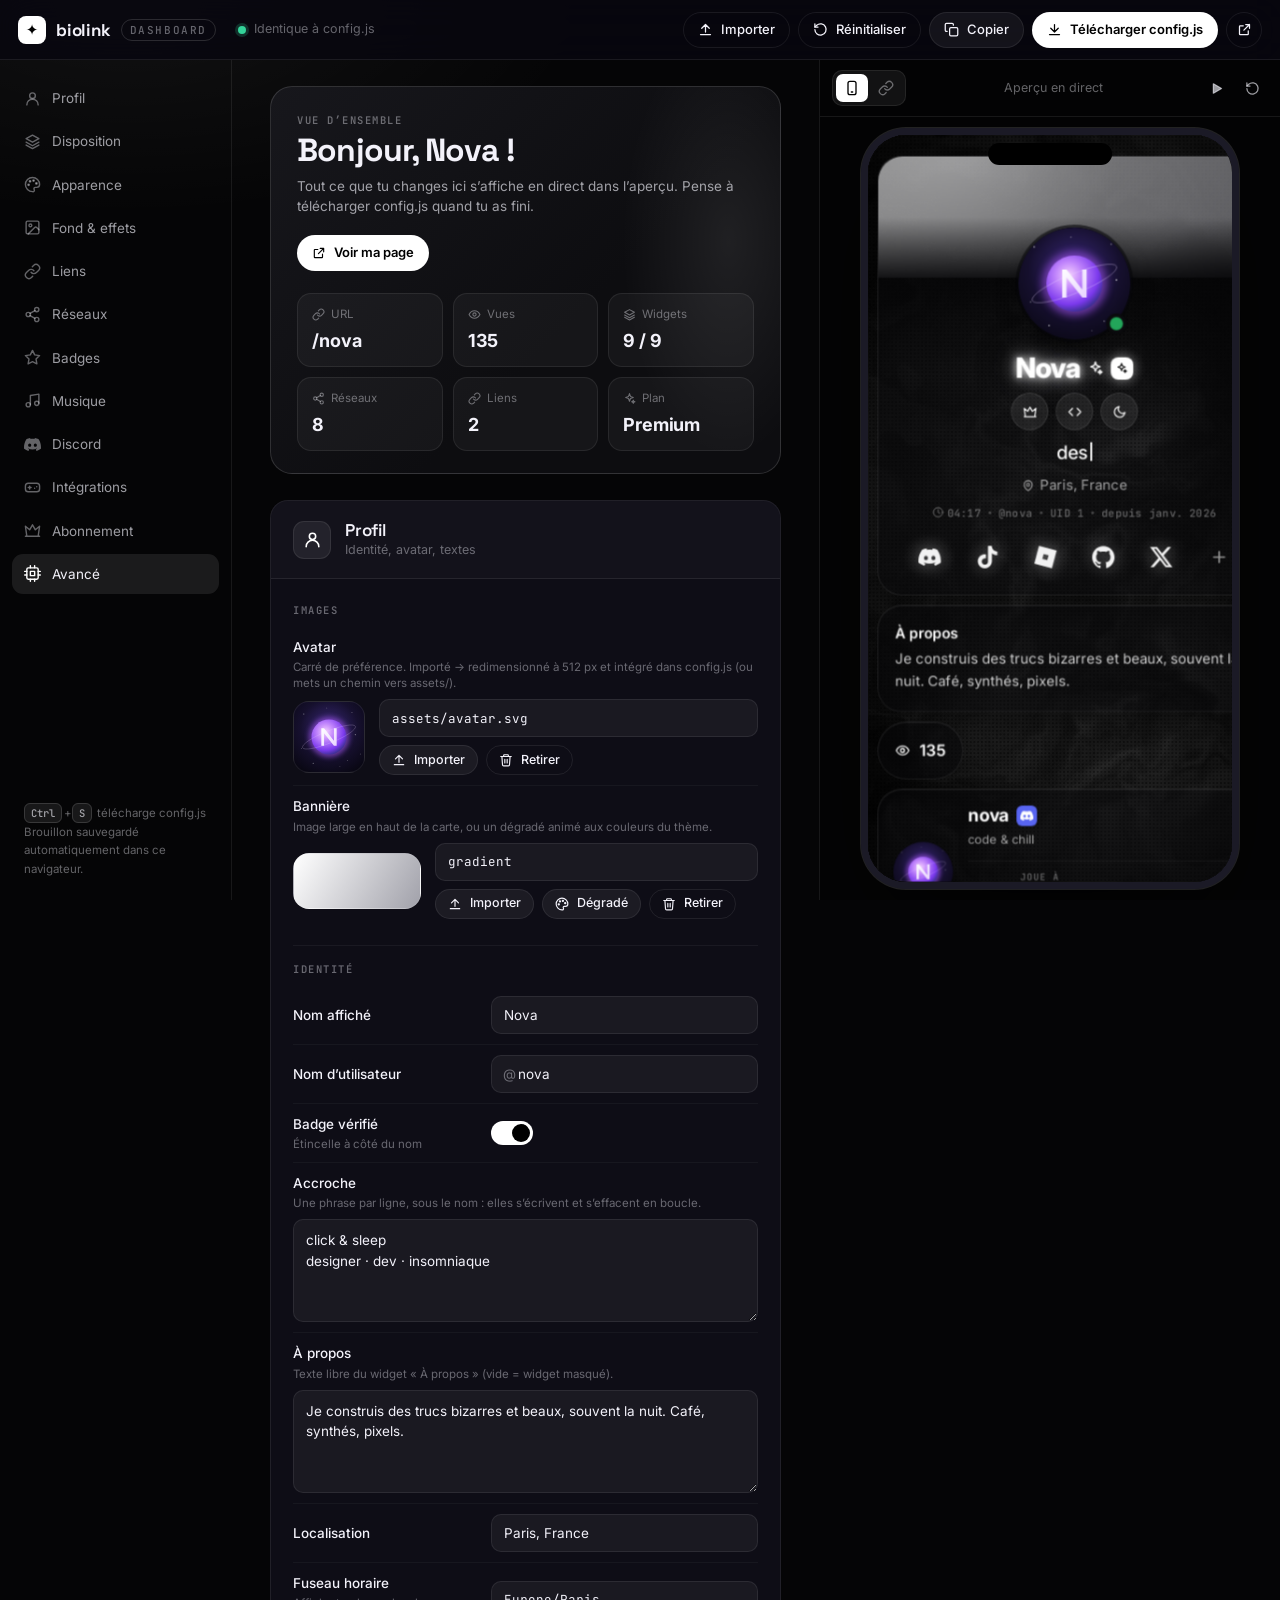
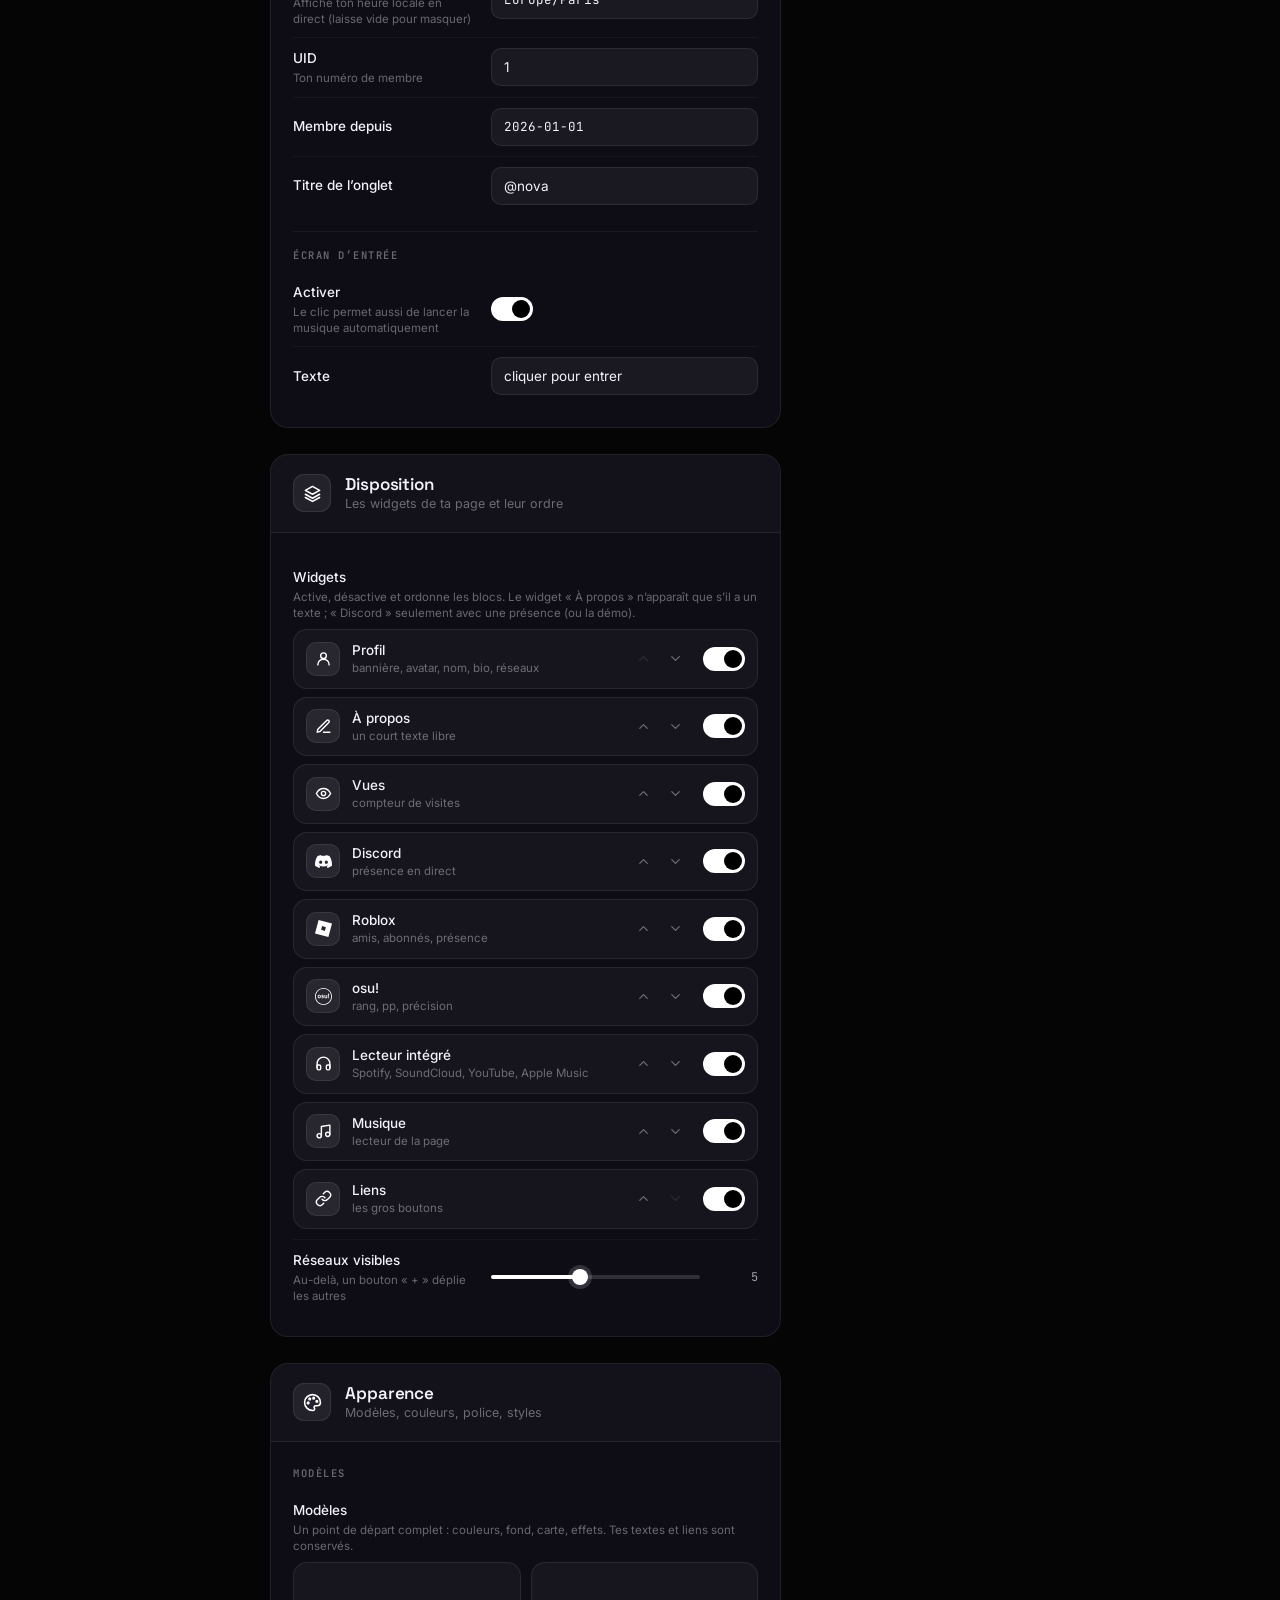
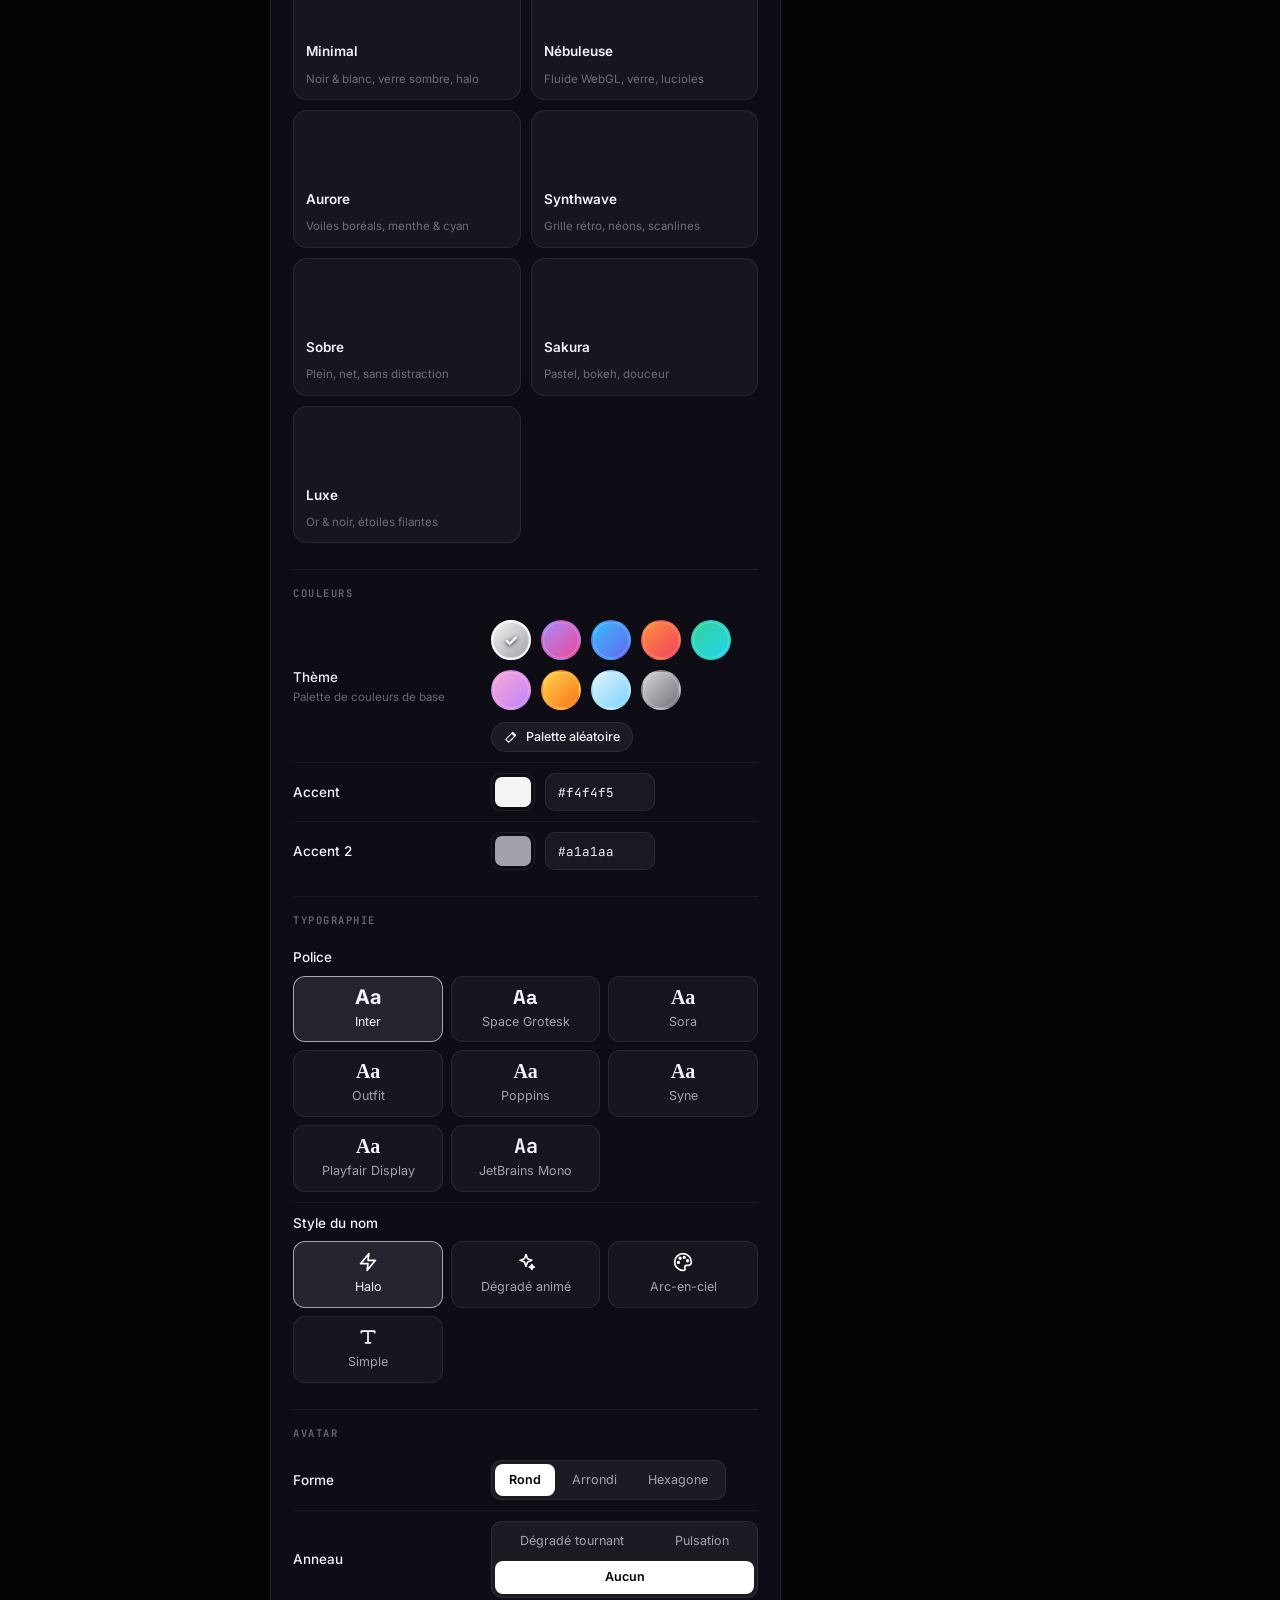
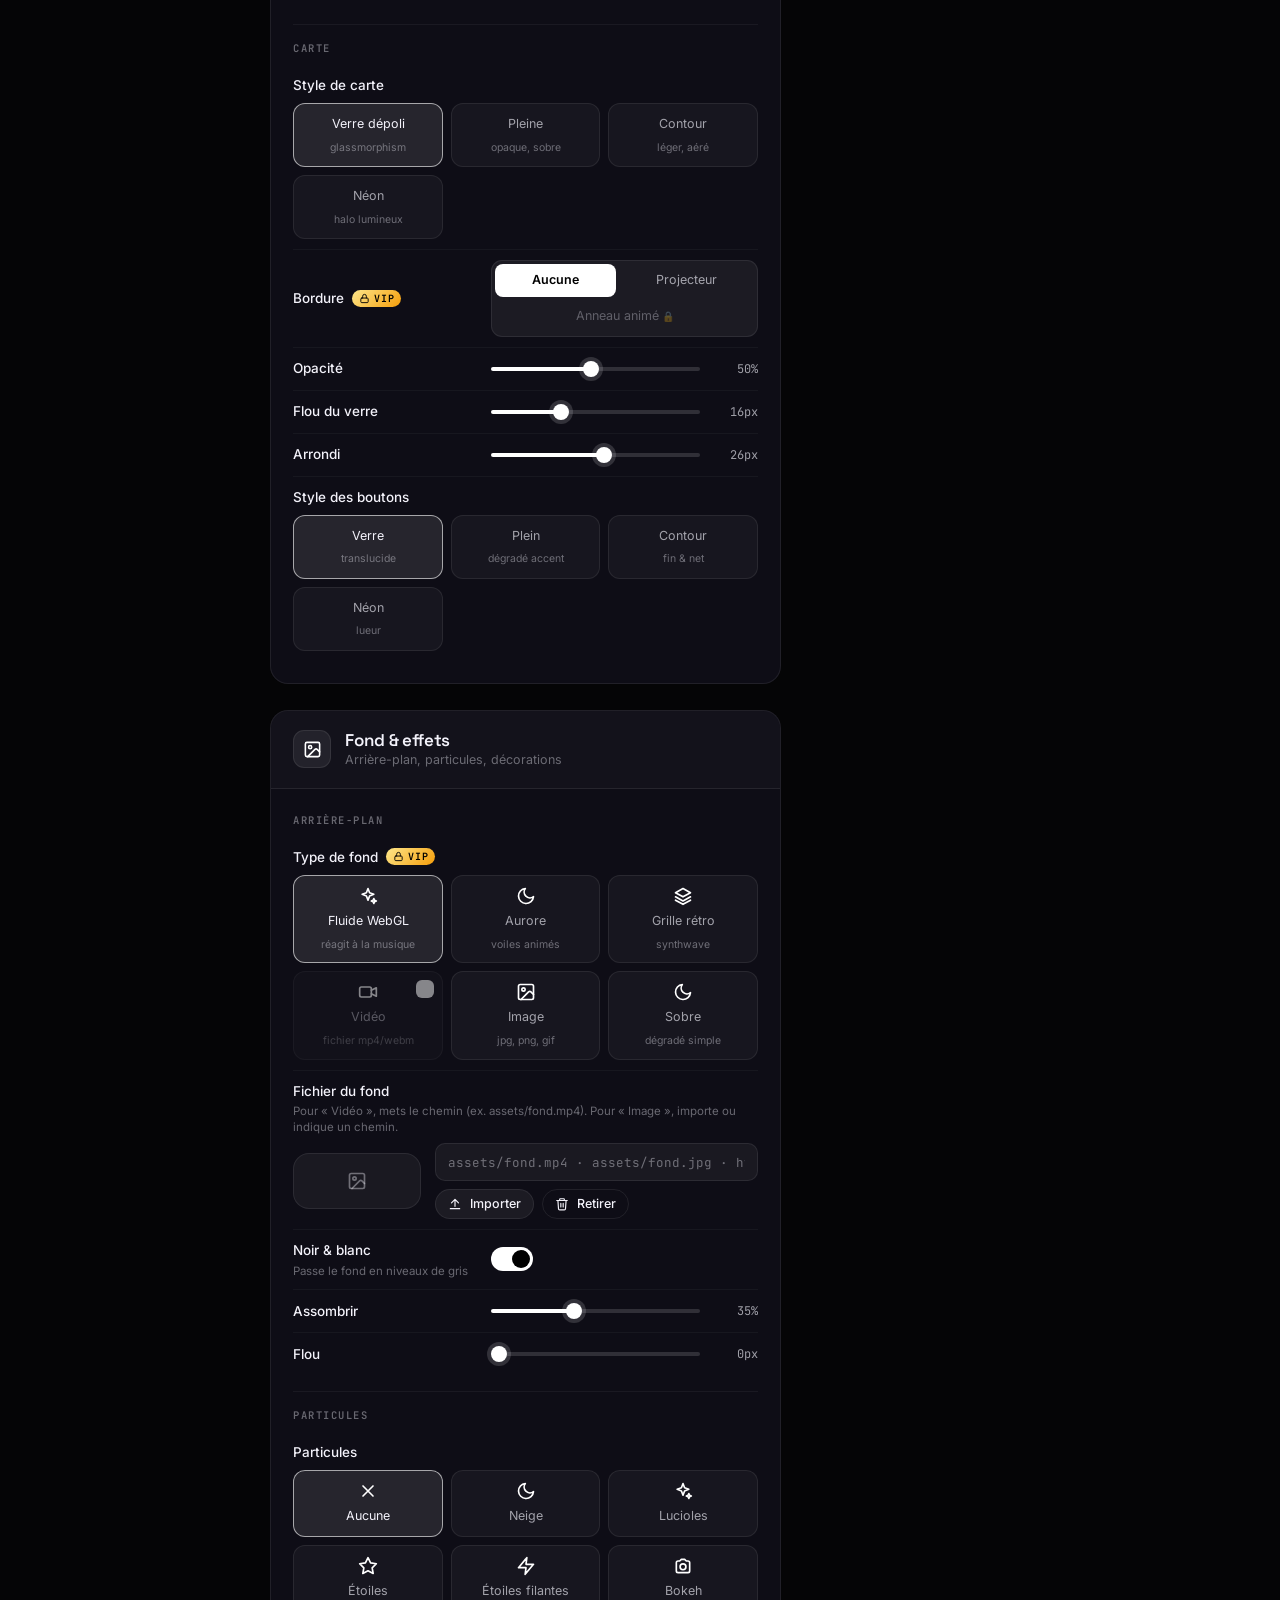
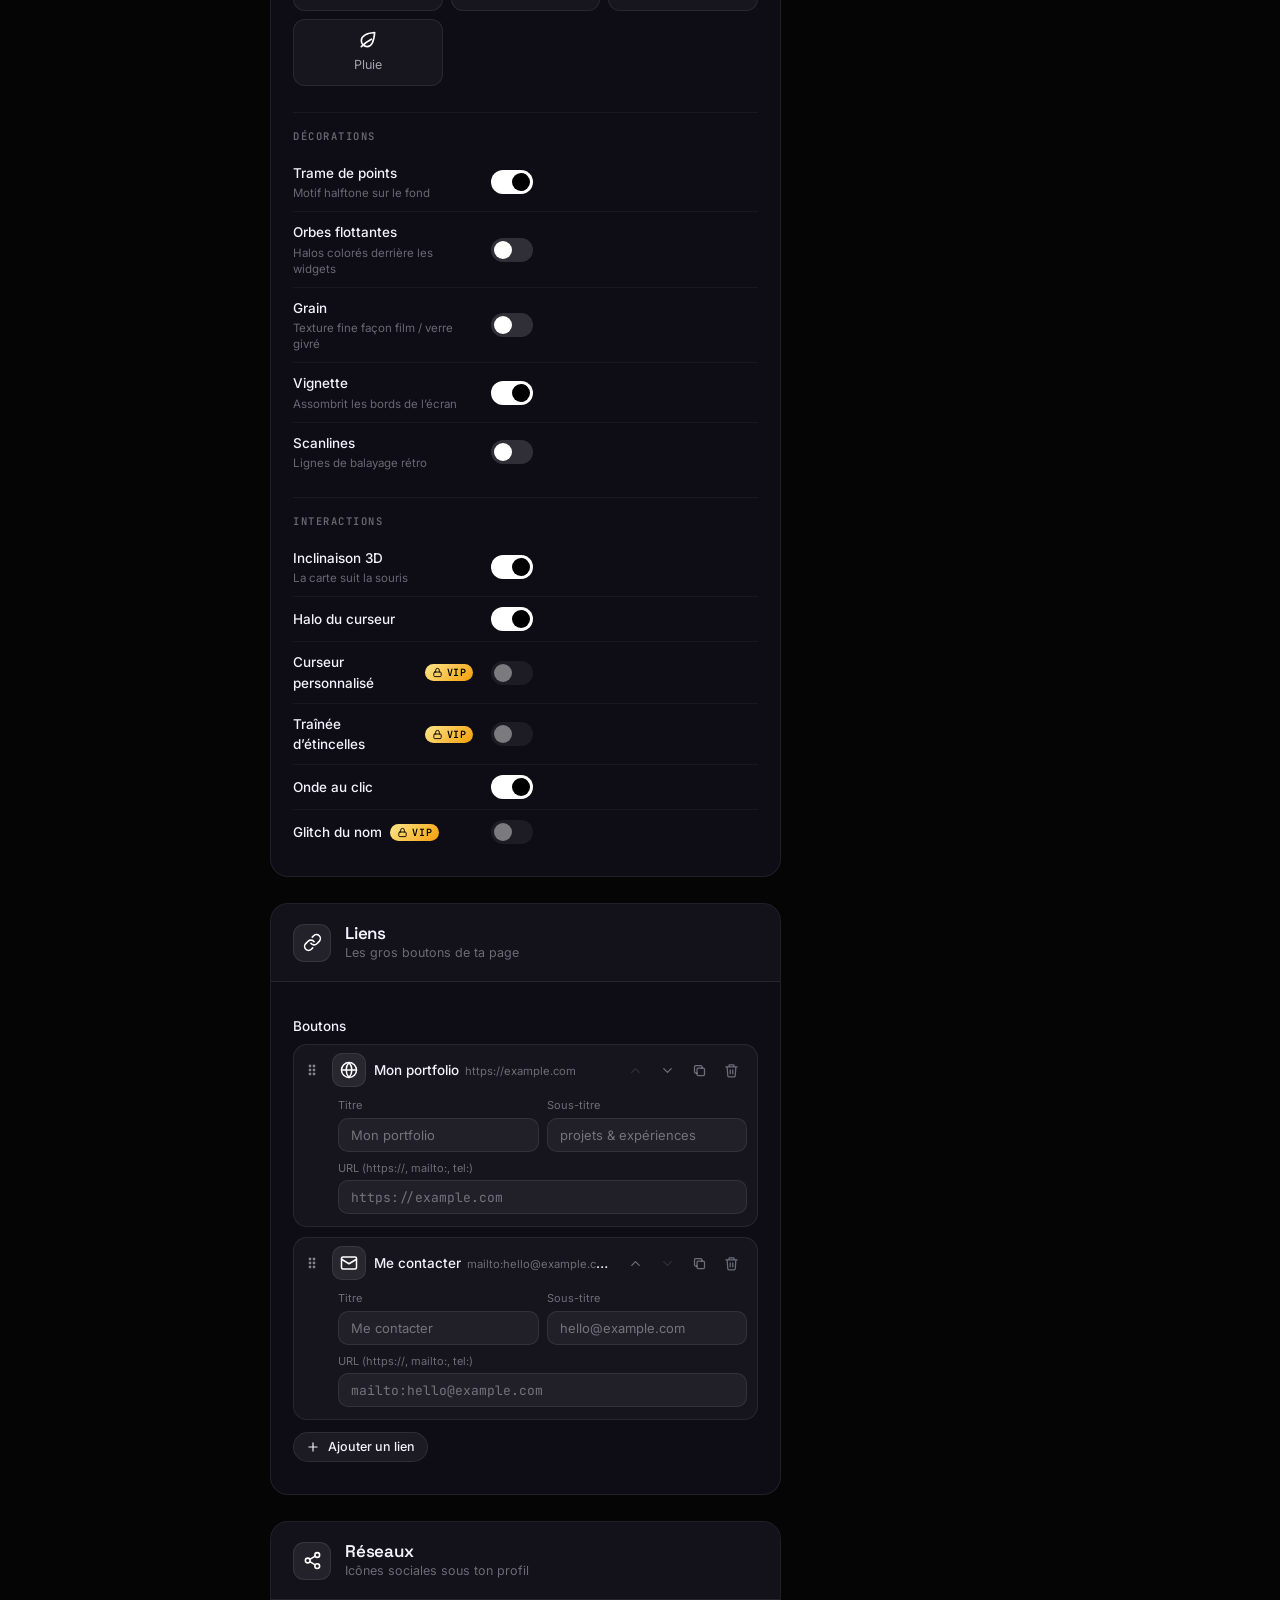
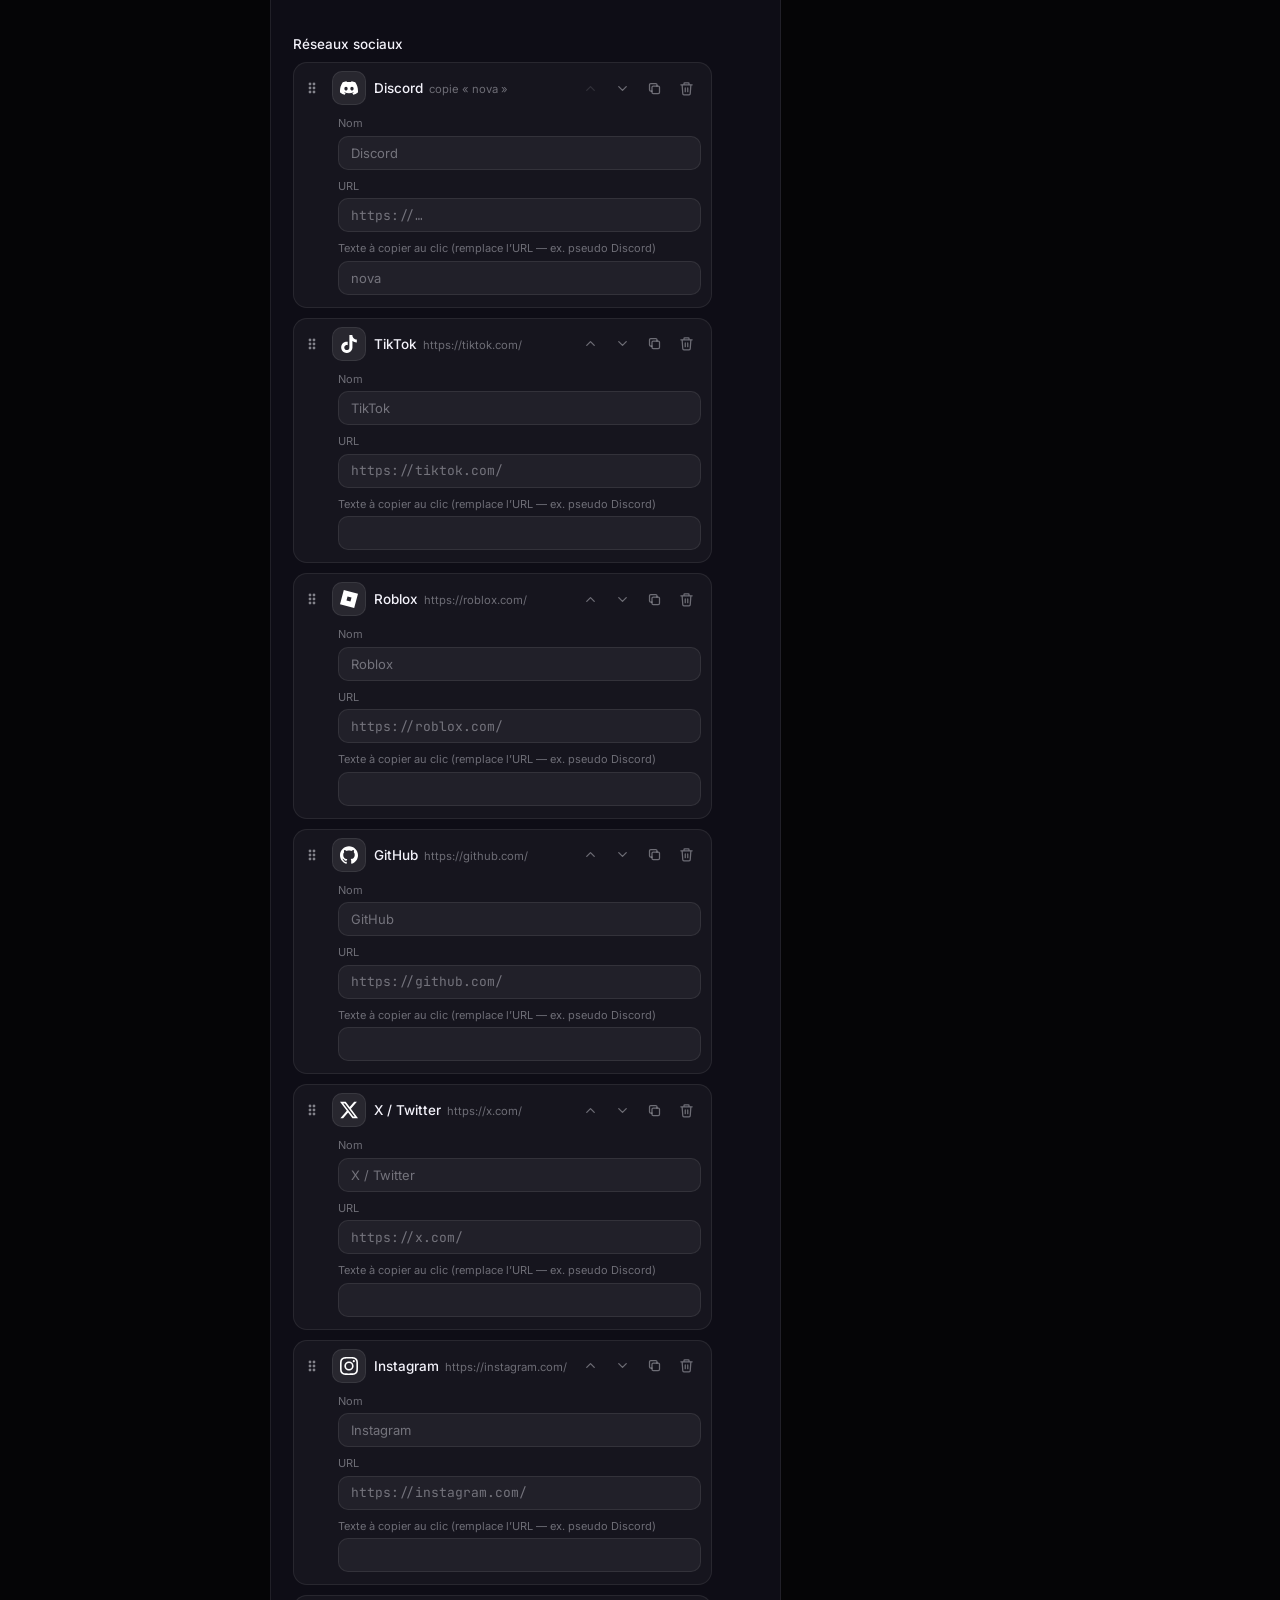
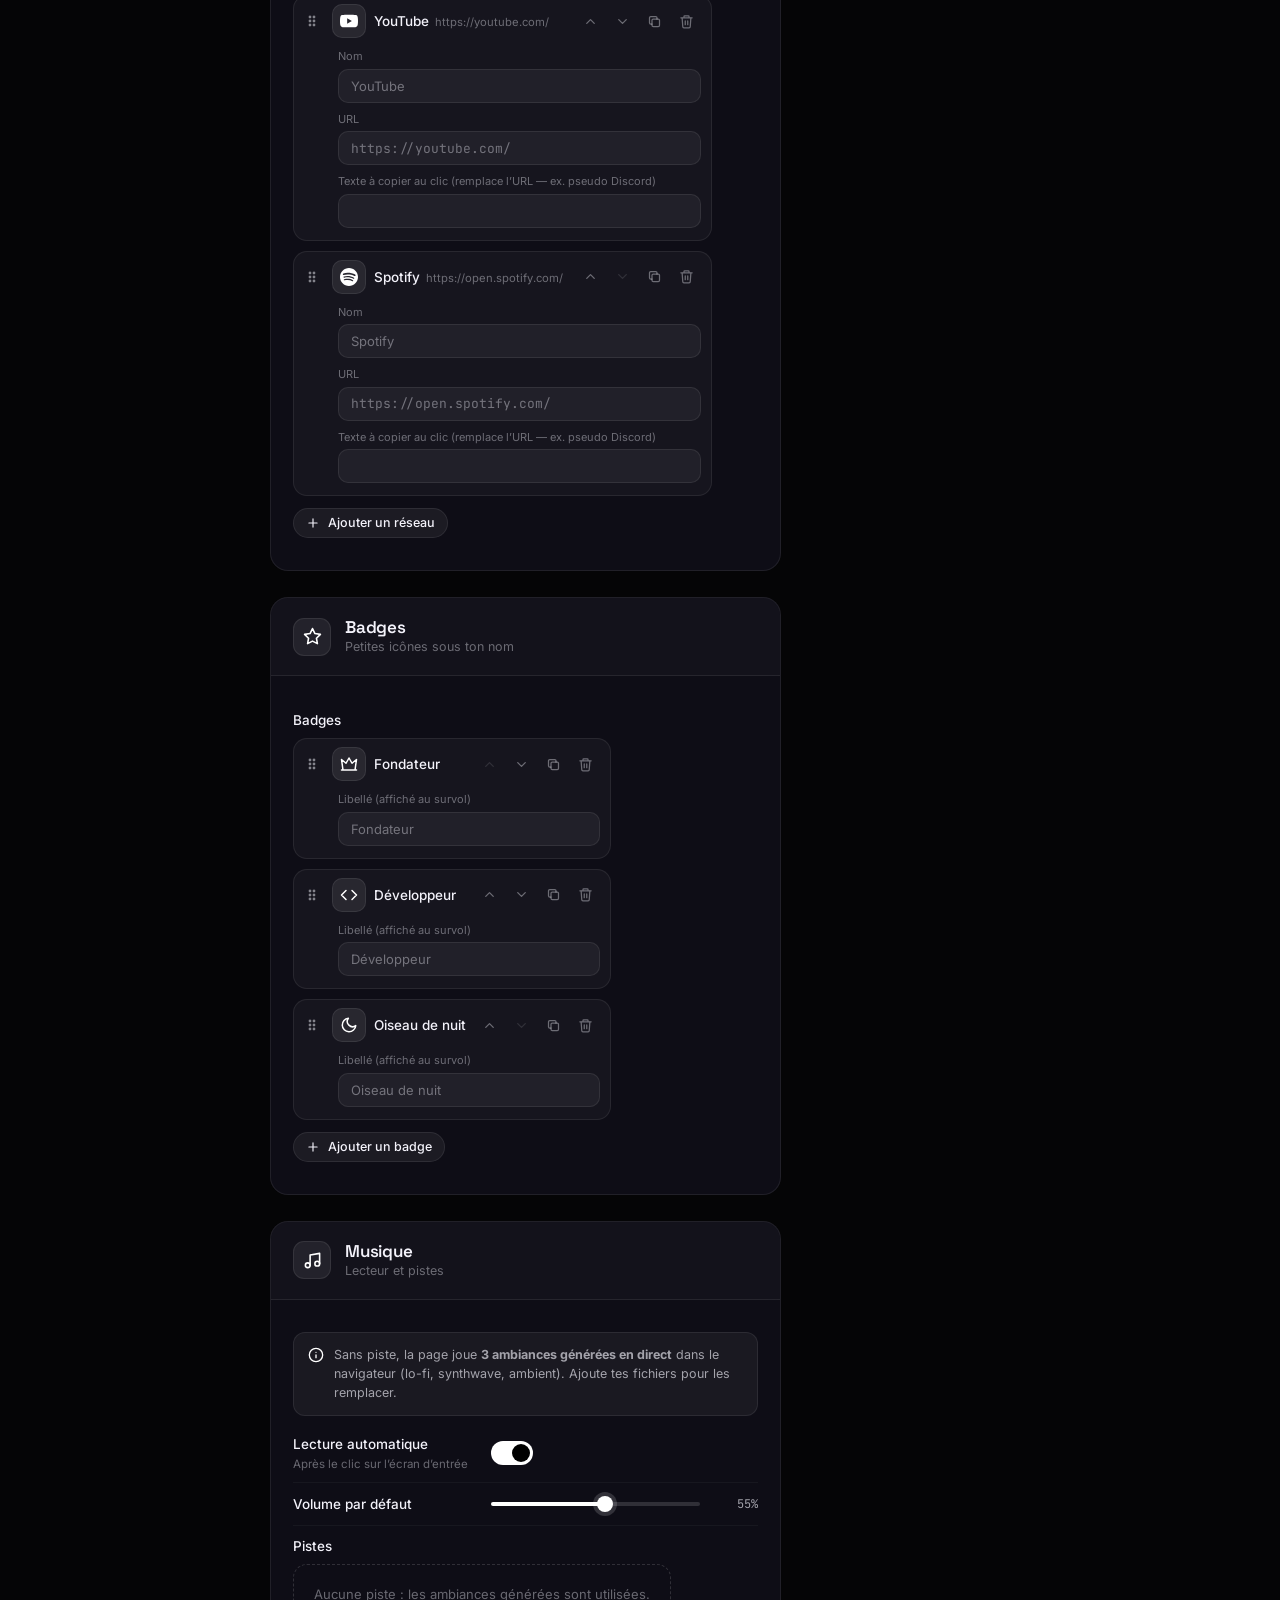
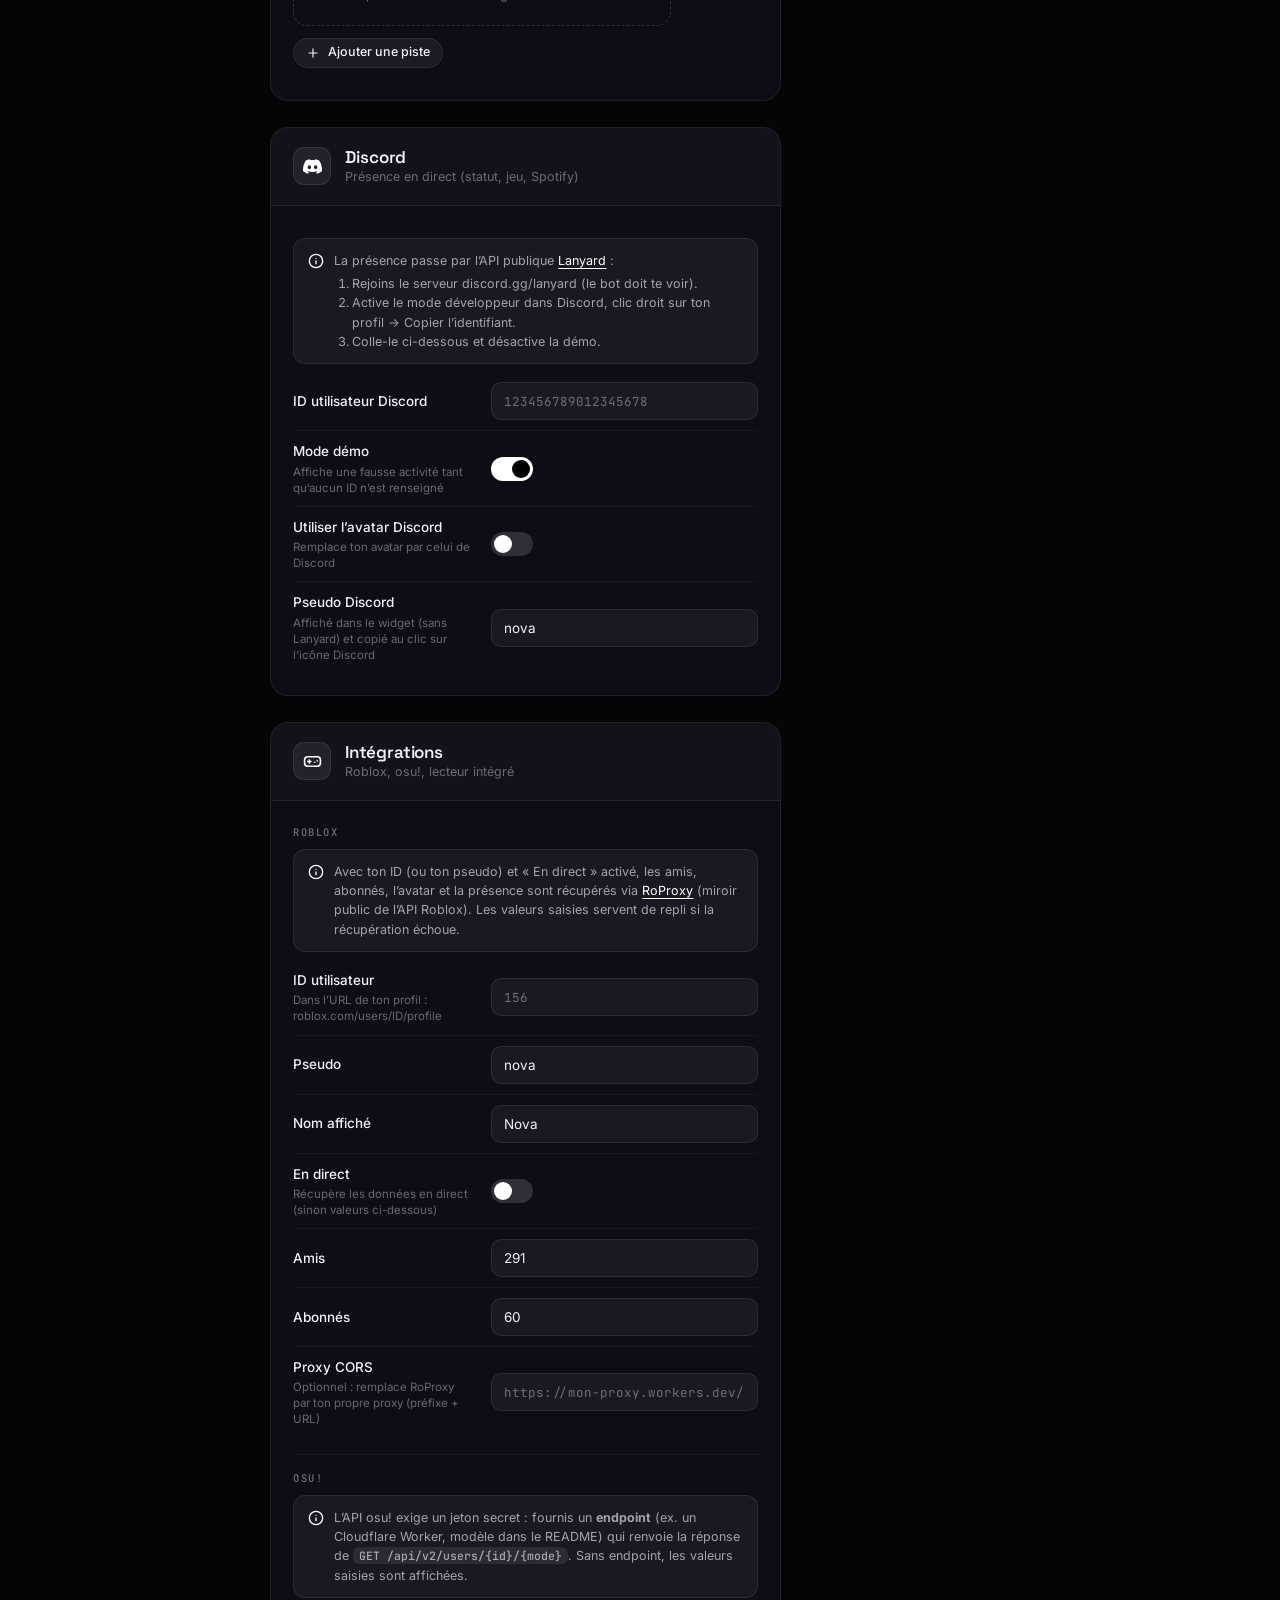
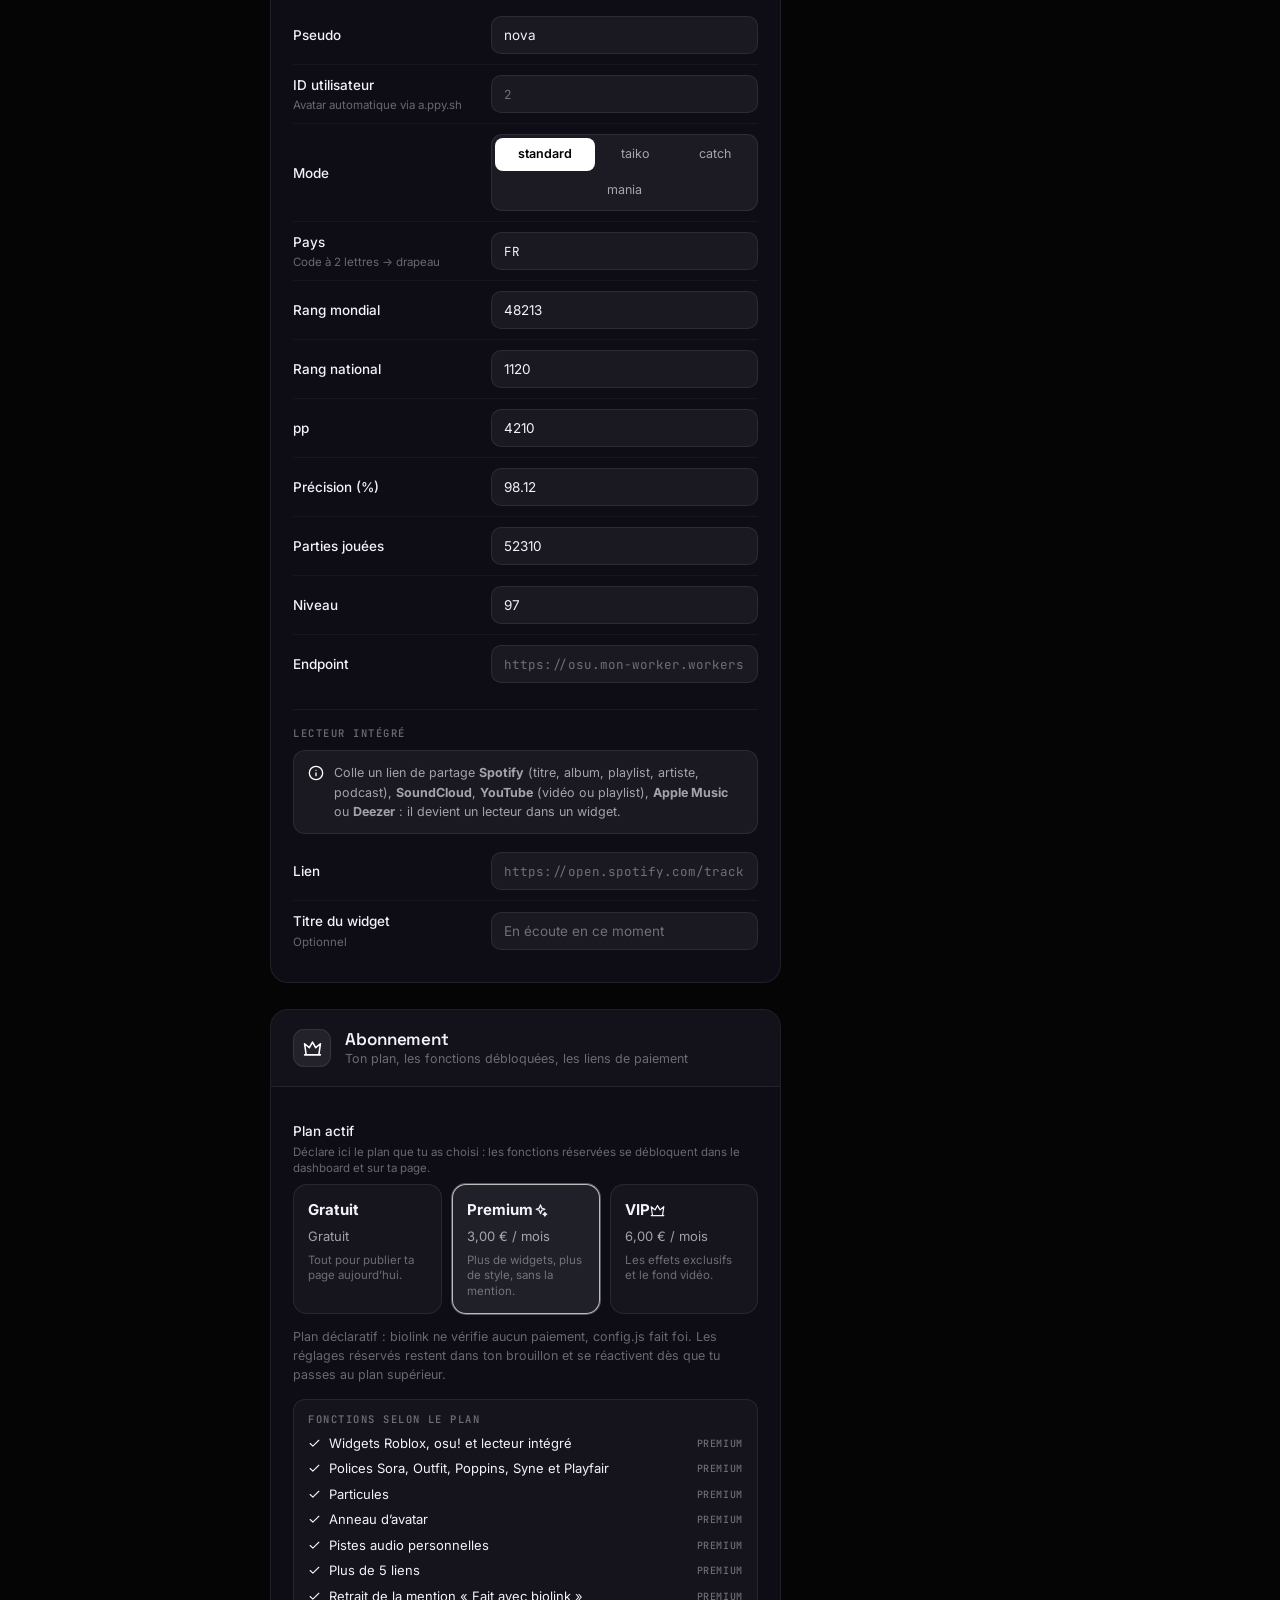
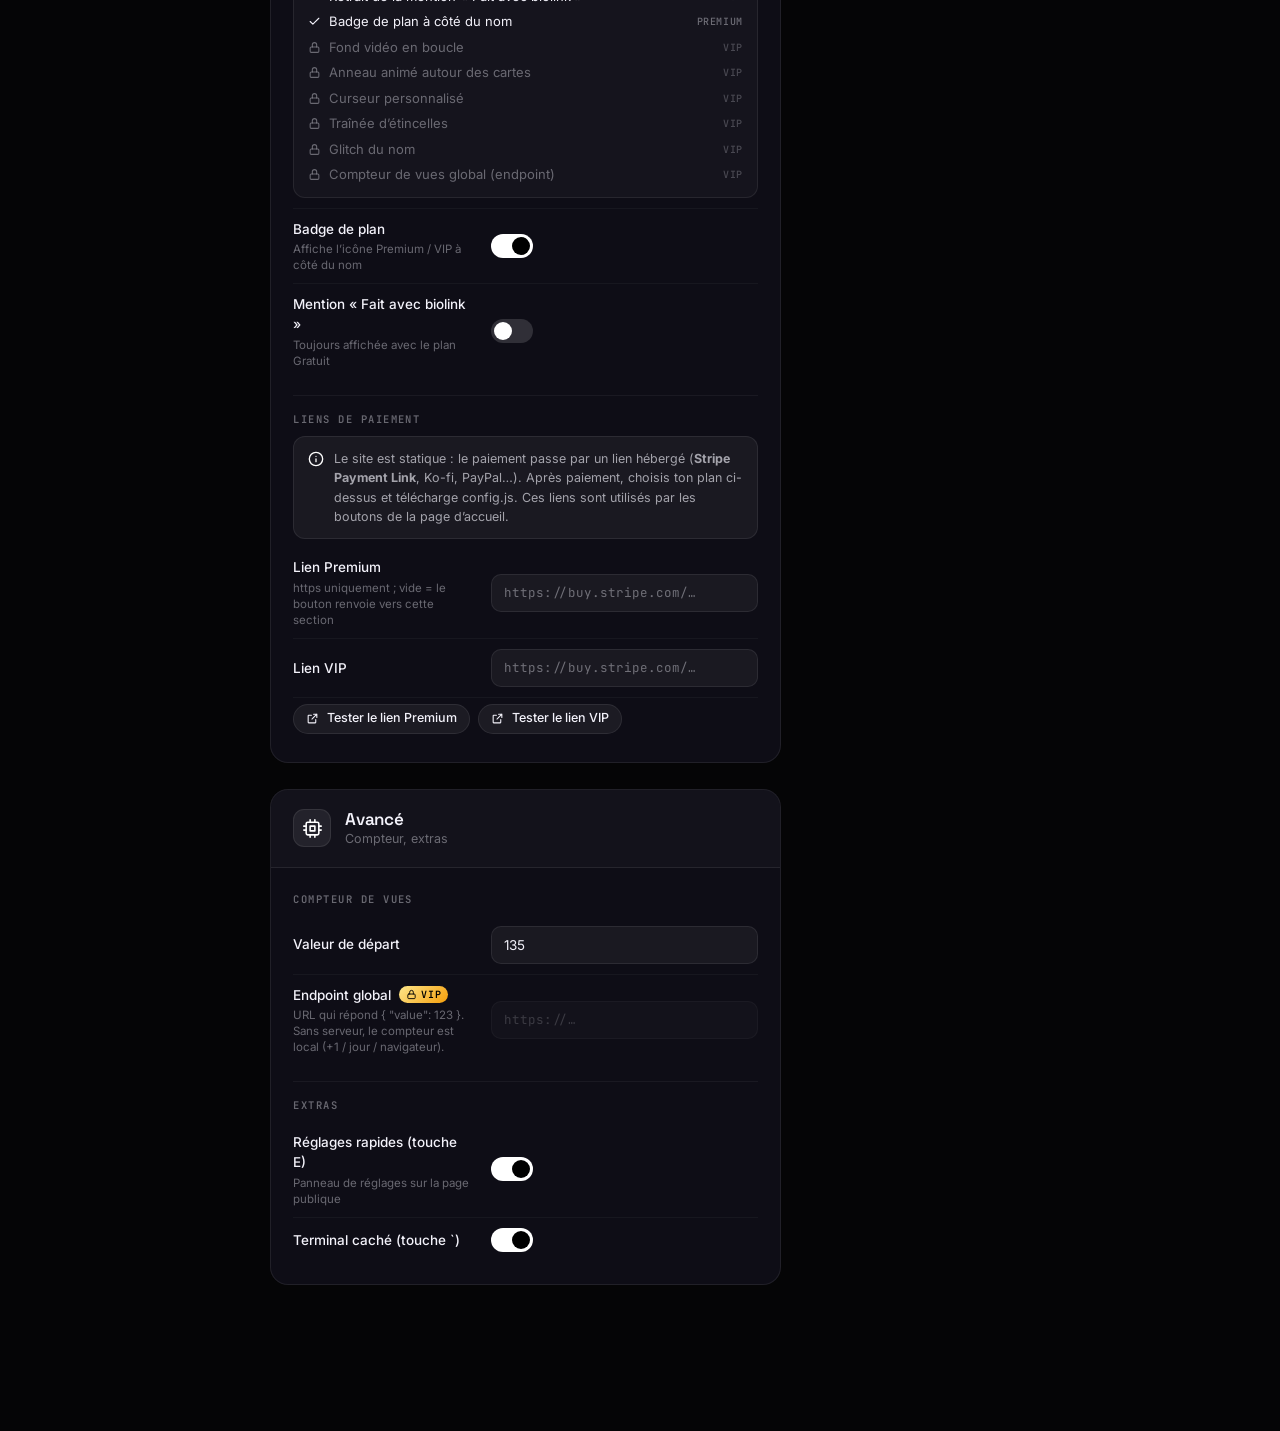
==== commit 59b0fce3: "Add premium plans with safe fallbacks and a professional home page Home page (index.html + site.js +" ====
--- a/dashboard.html
+++ b/dashboard.html
@@ -68,6 +68,7 @@
   <div id="toasts" aria-live="polite"></div>
 
   <script src="config.js"></script>
+  <script src="site.js"></script>
   <script src="js/icons.js"></script>
   <script src="js/util.js"></script>
   <script src="js/dashboard.js"></script>
--- a/css/dashboard.css
+++ b/css/dashboard.css
@@ -75,6 +75,16 @@
 .lock { display: inline-flex; align-items: center; gap: 4px; padding: 2px 7px; border-radius: 999px; font: 600 10px var(--mono); letter-spacing: .06em; text-transform: uppercase; color: #000; background: #fff; }
 .lock[data-min="vip"] { background: linear-gradient(135deg, #fde68a, #f59e0b); }
 .field.locked .f-ctl { opacity: .45; pointer-events: none; }
+.field.fallback > label .lock, .field.fallback > .f-label .lock { box-shadow: 0 0 0 3px rgb(251 191 36 / .25); }
+.opt-locked { position: relative; opacity: .5; }
+.opt-locked:disabled { cursor: not-allowed; }
+.choice .opt-lock { position: absolute; top: 8px; right: 8px; display: grid; place-items: center; width: 18px; height: 18px; border-radius: 6px; background: #fff; color: #000; }
+.seg button.opt-locked::after { content: " 🔒"; font-size: 10px; }
+.item.unpublished { opacity: .55; border-style: dashed; }
+.layout-item.lk .sw:disabled { opacity: .4; cursor: not-allowed; }
+.gates-note { font-size: 12.5px; color: var(--faint); line-height: 1.5; }
+.gates li em { font-style: normal; font-size: 10.5px; padding: 1px 6px; border-radius: 999px; background: rgb(251 191 36 / .18); color: #fcd34d; }
+.gates li.active { opacity: 1; }
 .plans { display: grid; grid-template-columns: repeat(3, 1fr); gap: 10px; }
 .plan { display: flex; flex-direction: column; gap: 6px; padding: 14px; border-radius: 14px; text-align: left; background: rgb(255 255 255 / .035); border: 1px solid var(--line); transition: border-color .2s, background .2s, transform .2s var(--ease); }
 .plan:hover { background: rgb(255 255 255 / .06); transform: translateY(-1px); }
@@ -153,7 +163,7 @@
 .field.stack { grid-template-columns: 1fr; }
 .field > label, .field > .f-label { font-size: 13.5px; font-weight: 500; color: var(--text); display: flex; flex-direction: column; gap: 2px; }
 .field > label small, .field > .f-label small { font-size: 11.5px; font-weight: 400; color: var(--faint); line-height: 1.4; }
-.f-ctl { display: flex; align-items: center; gap: 10px; min-width: 0; }
+.f-ctl { display: flex; align-items: center; gap: 10px; min-width: 0; flex-wrap: wrap; }
 .f-ctl.col { flex-direction: column; align-items: stretch; }
 .f-hint { grid-column: 1 / -1; font-size: 11.5px; color: var(--faint); margin-top: -4px; }
 
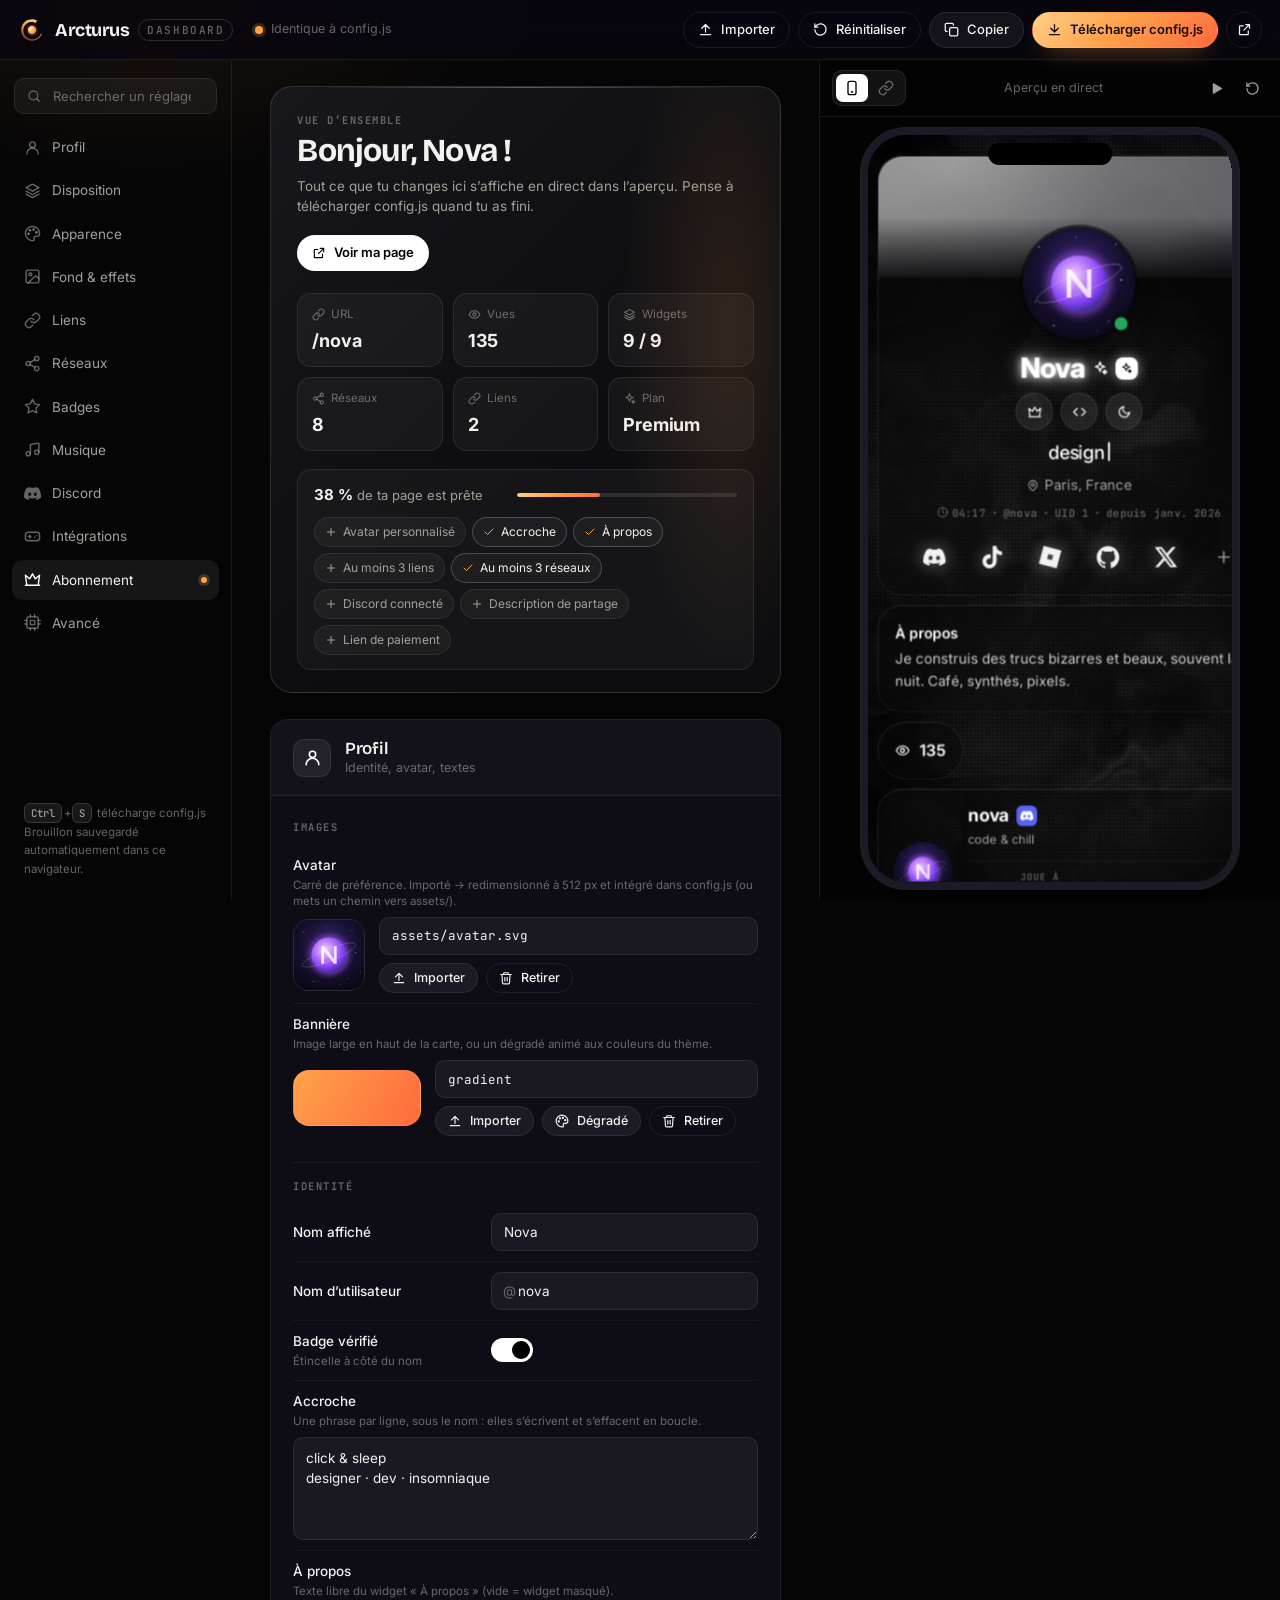
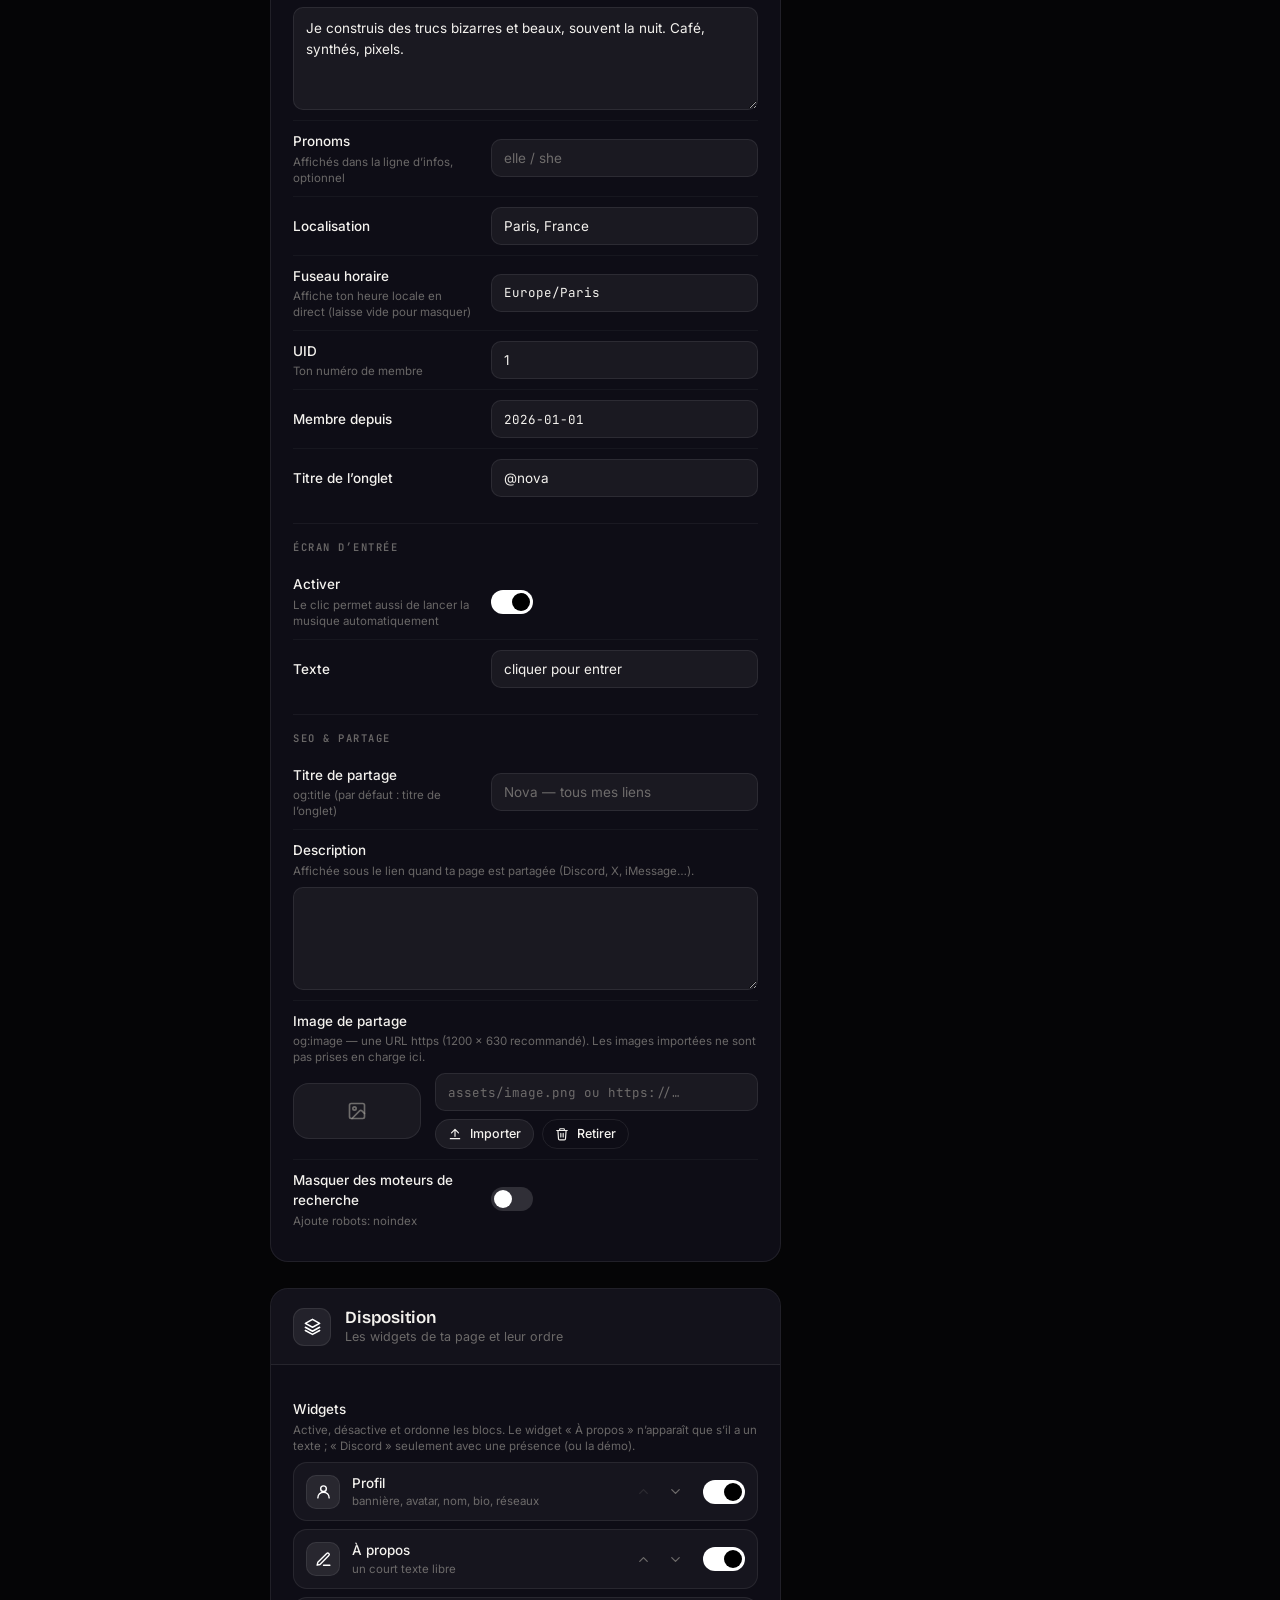
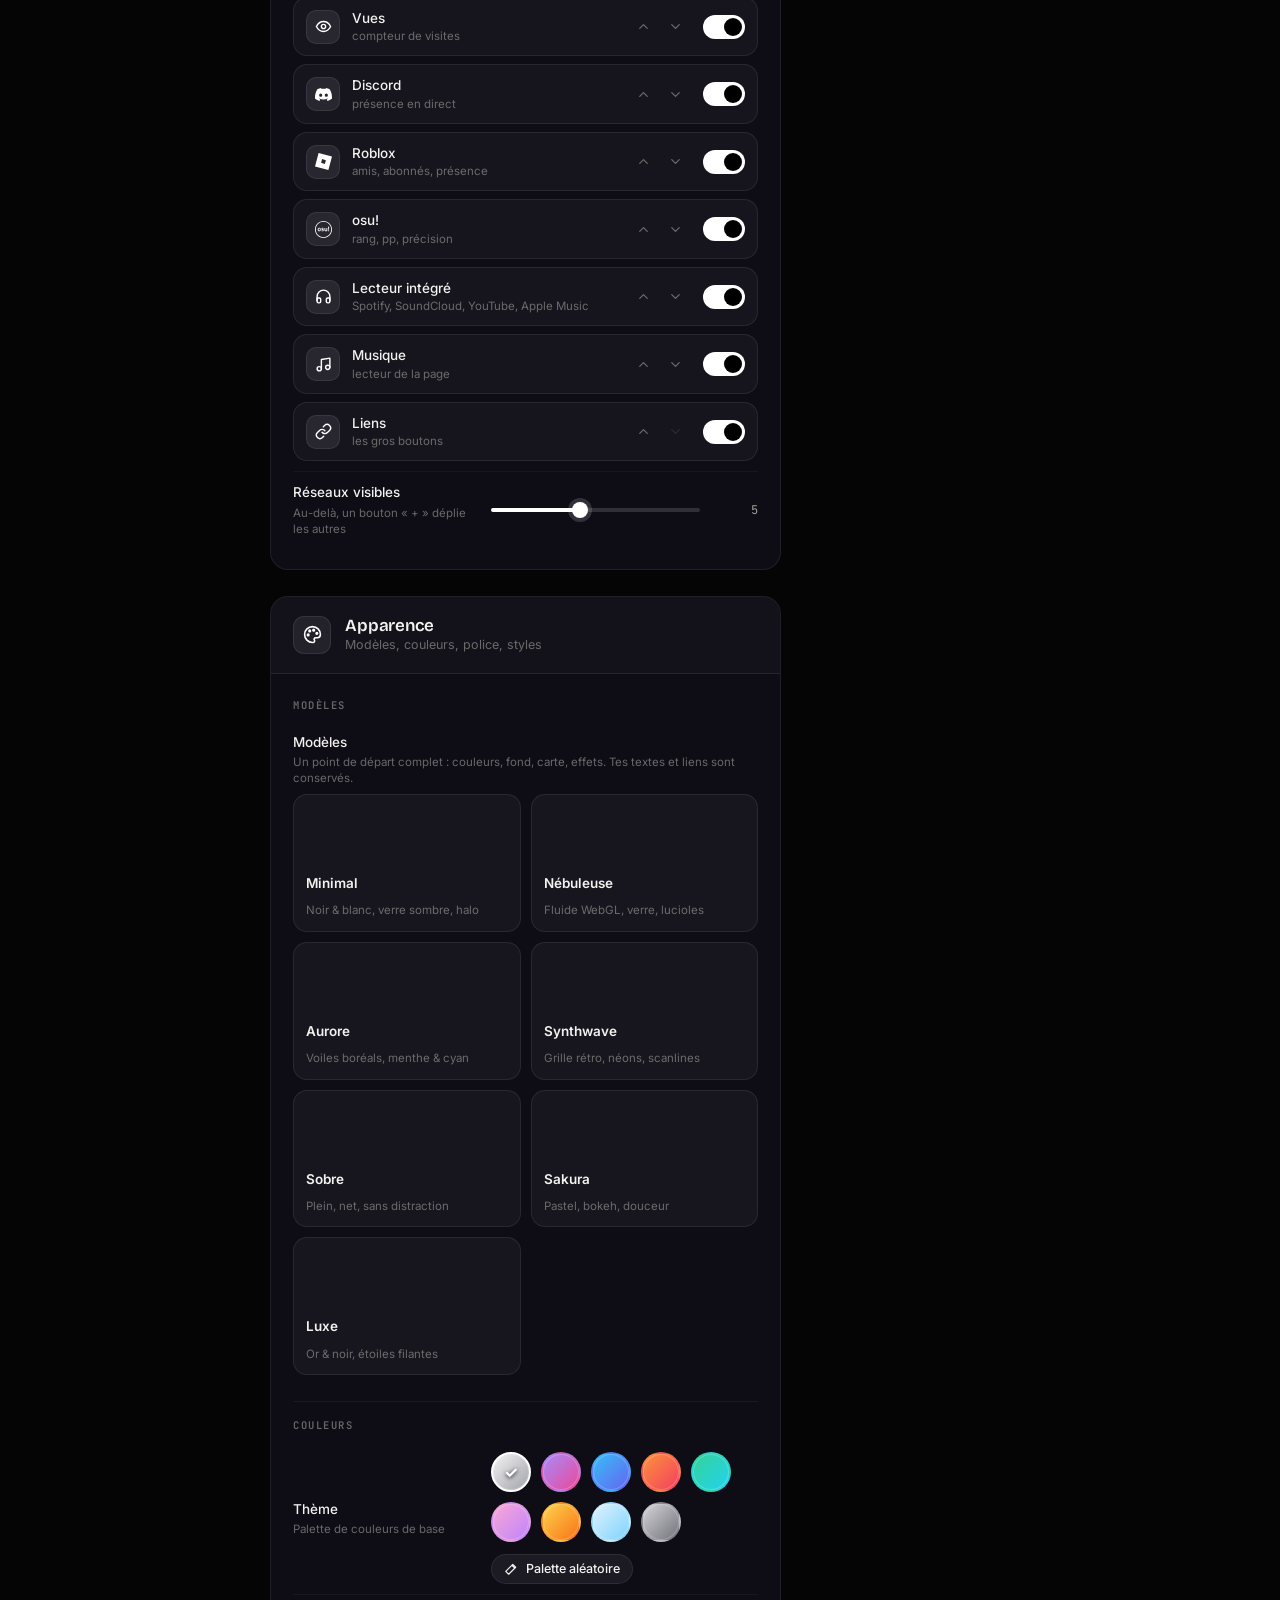
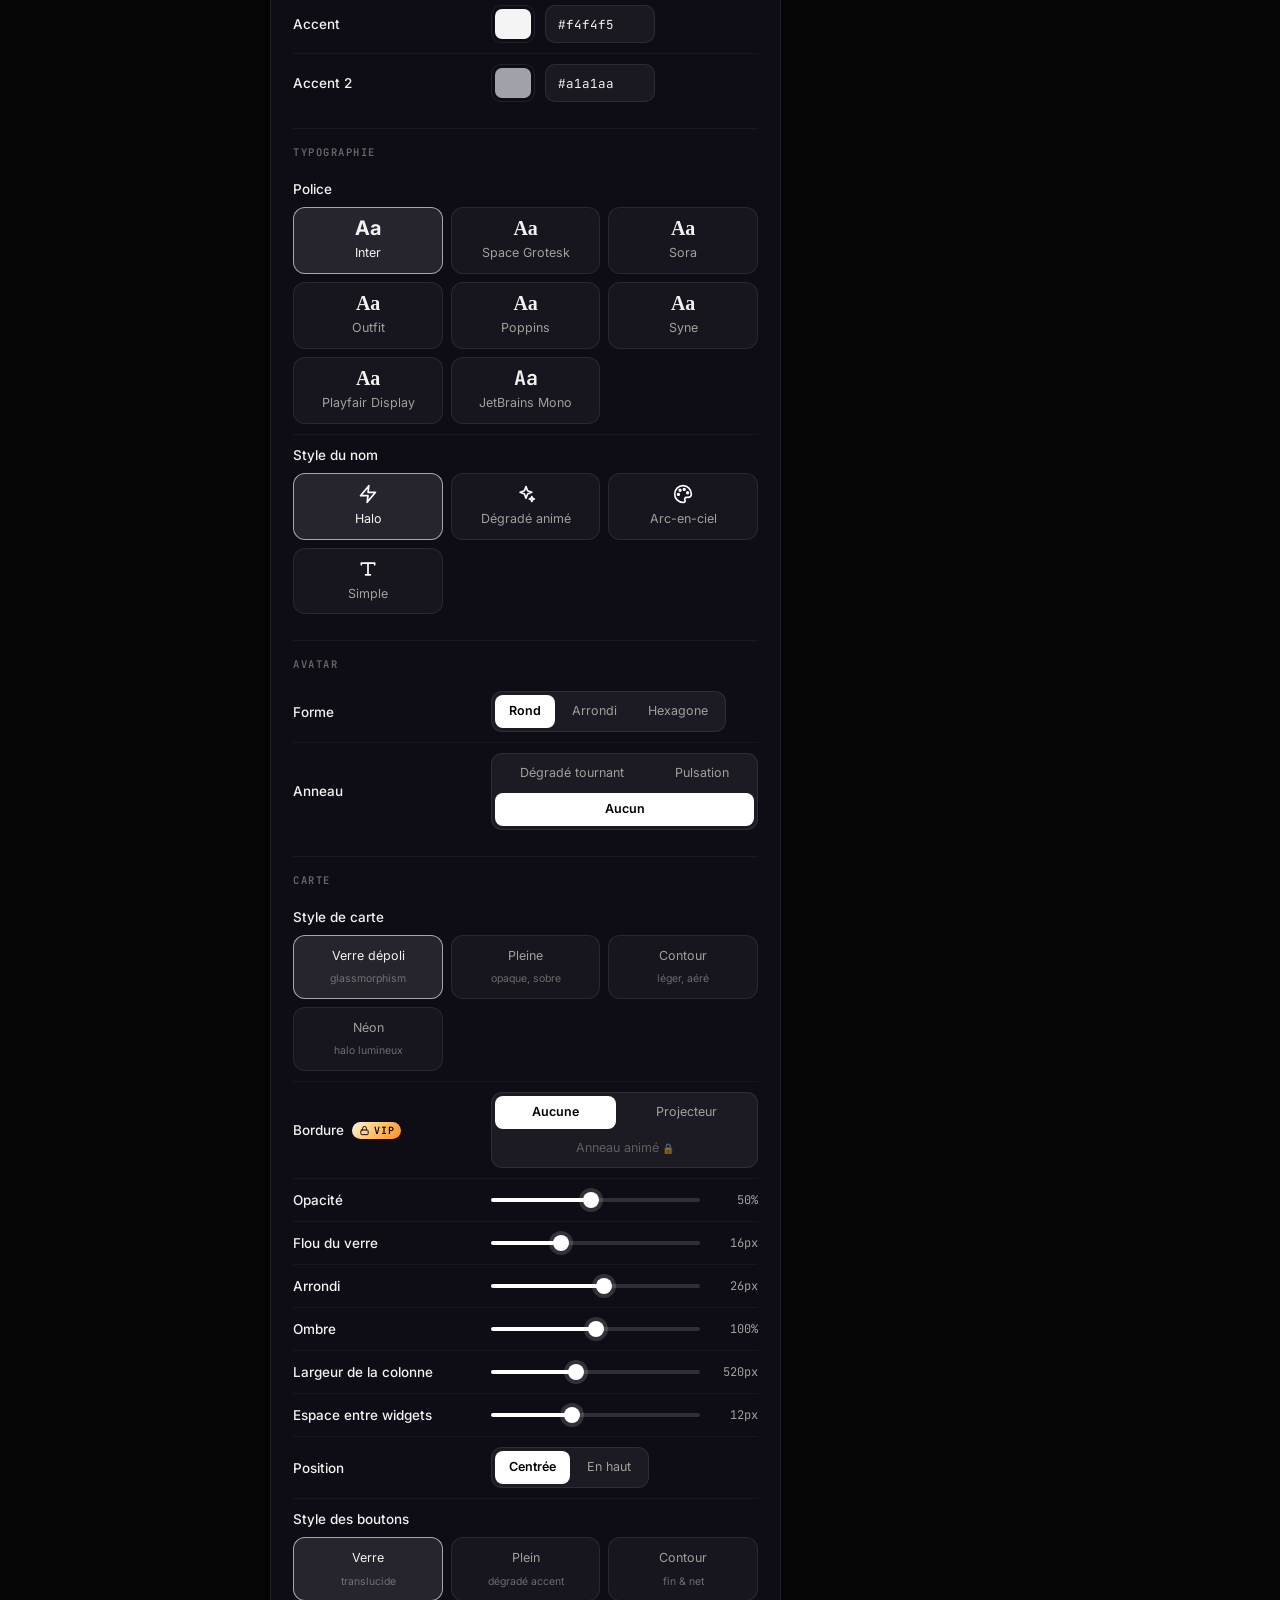
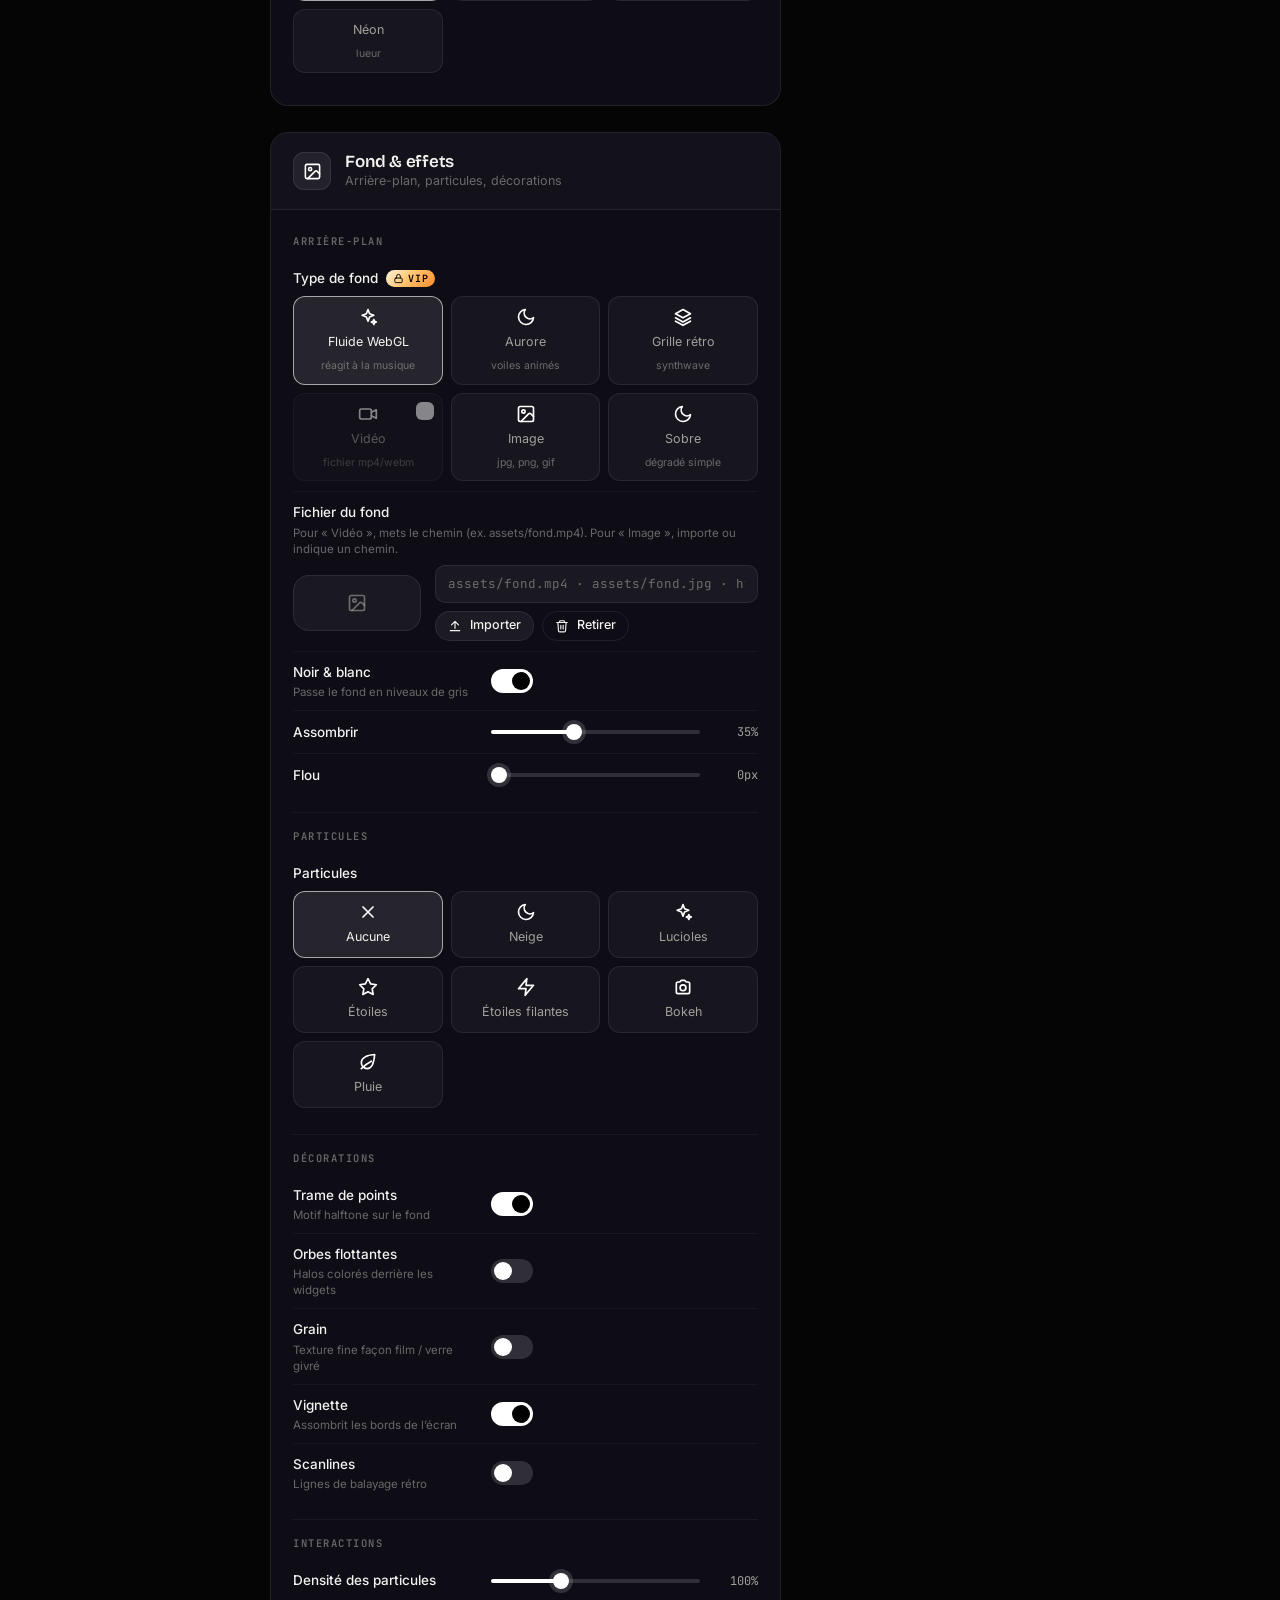
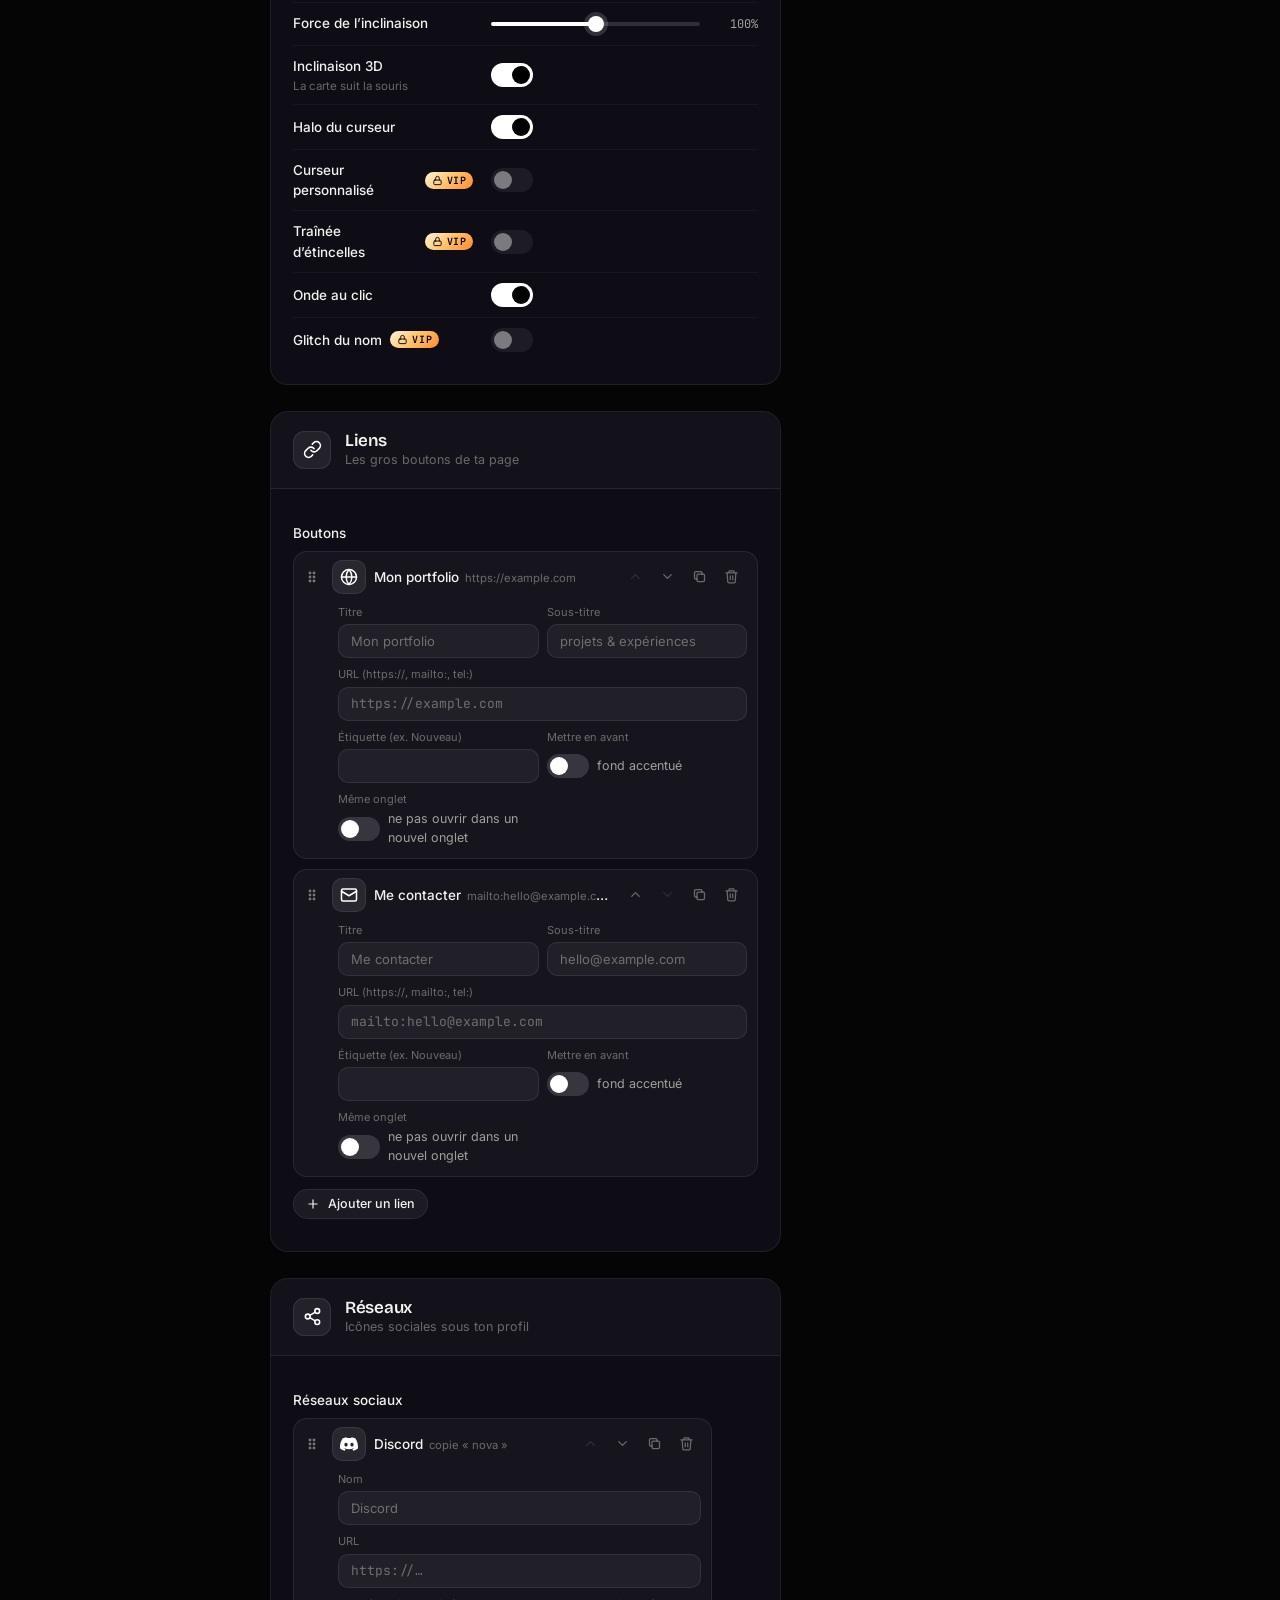
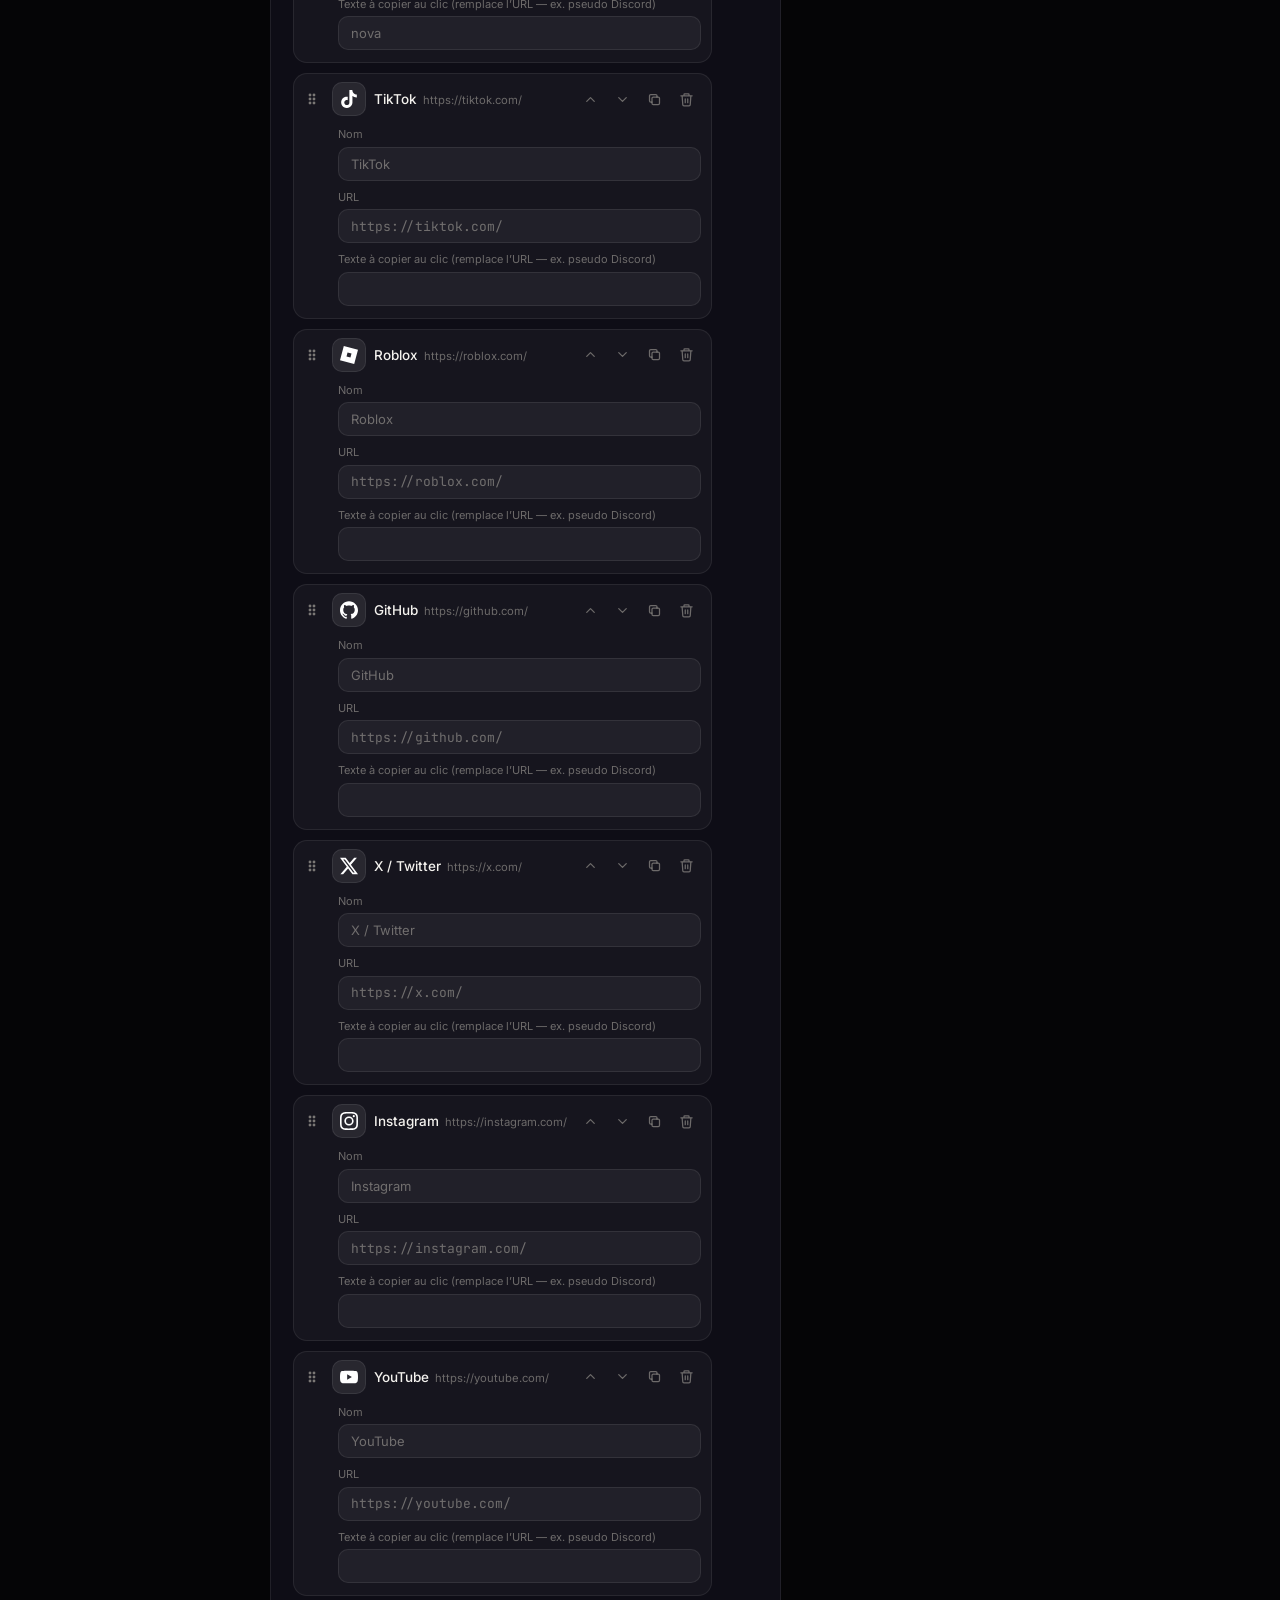
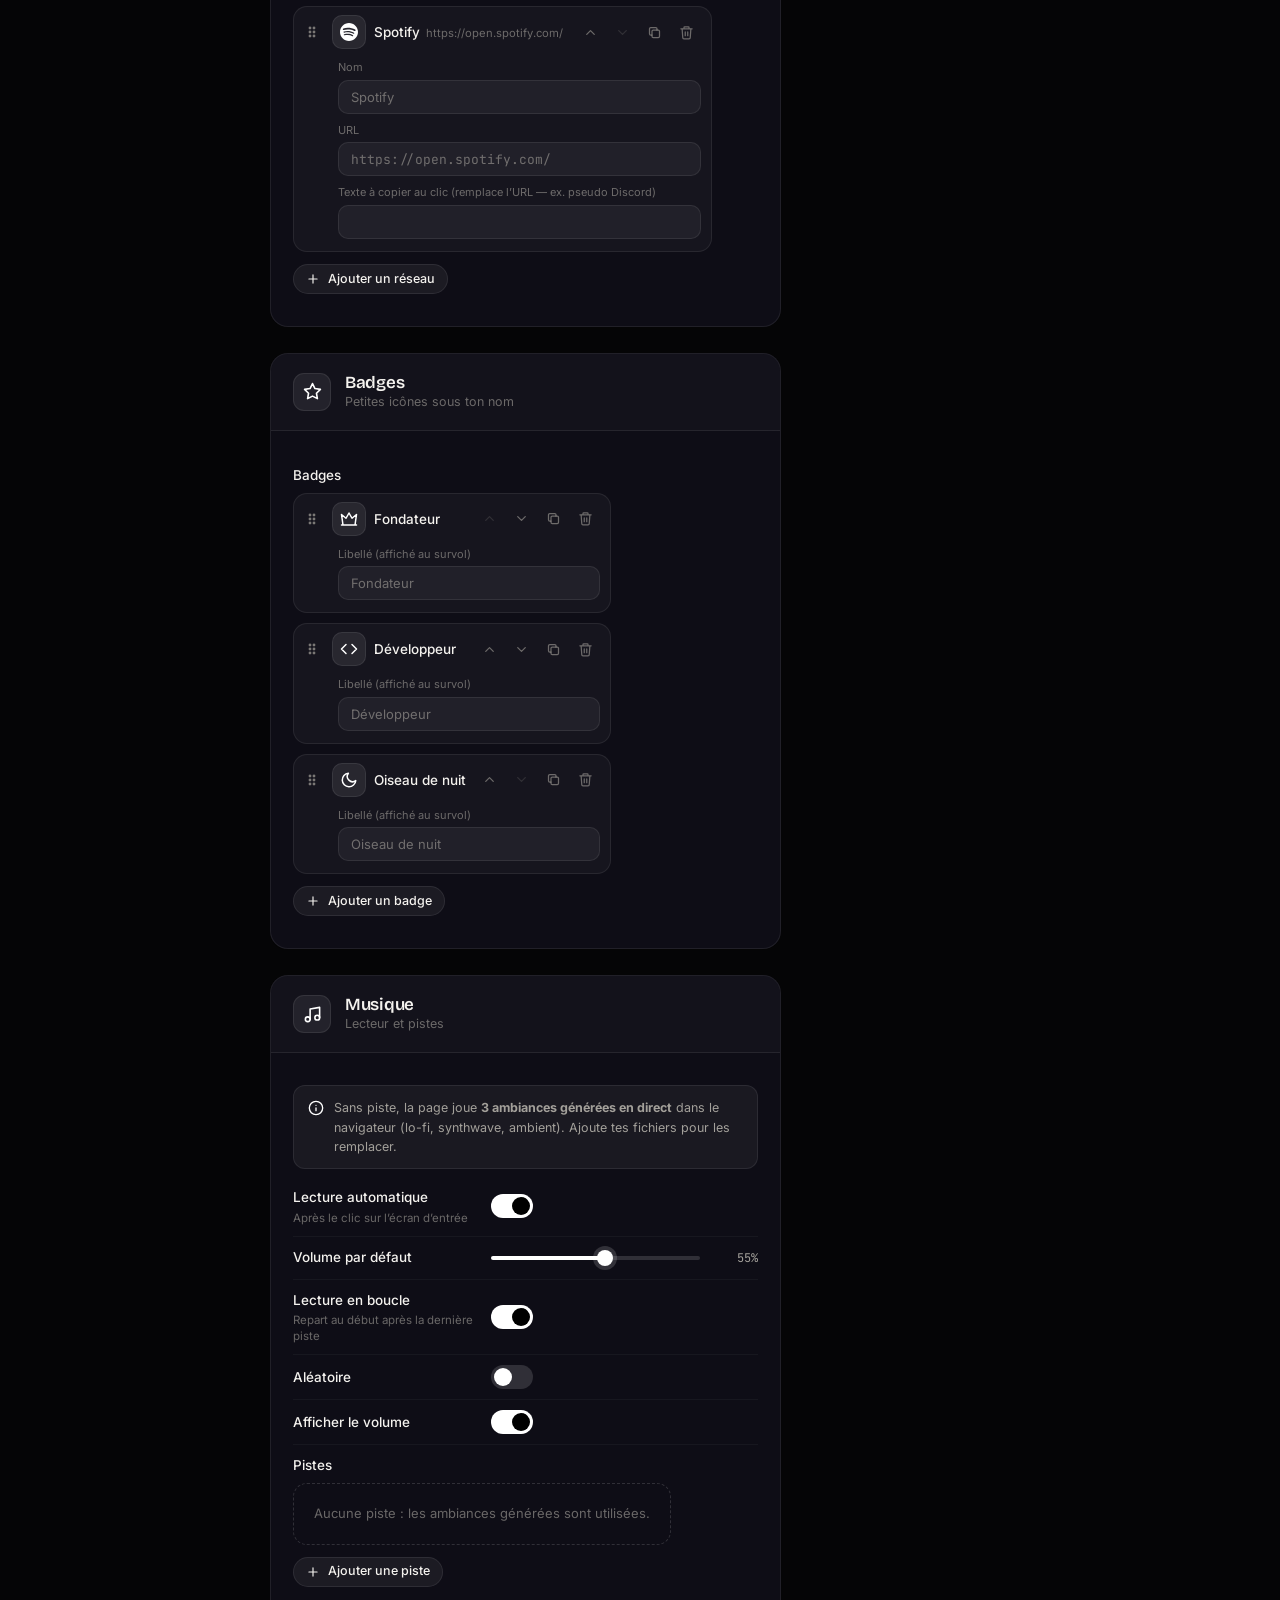
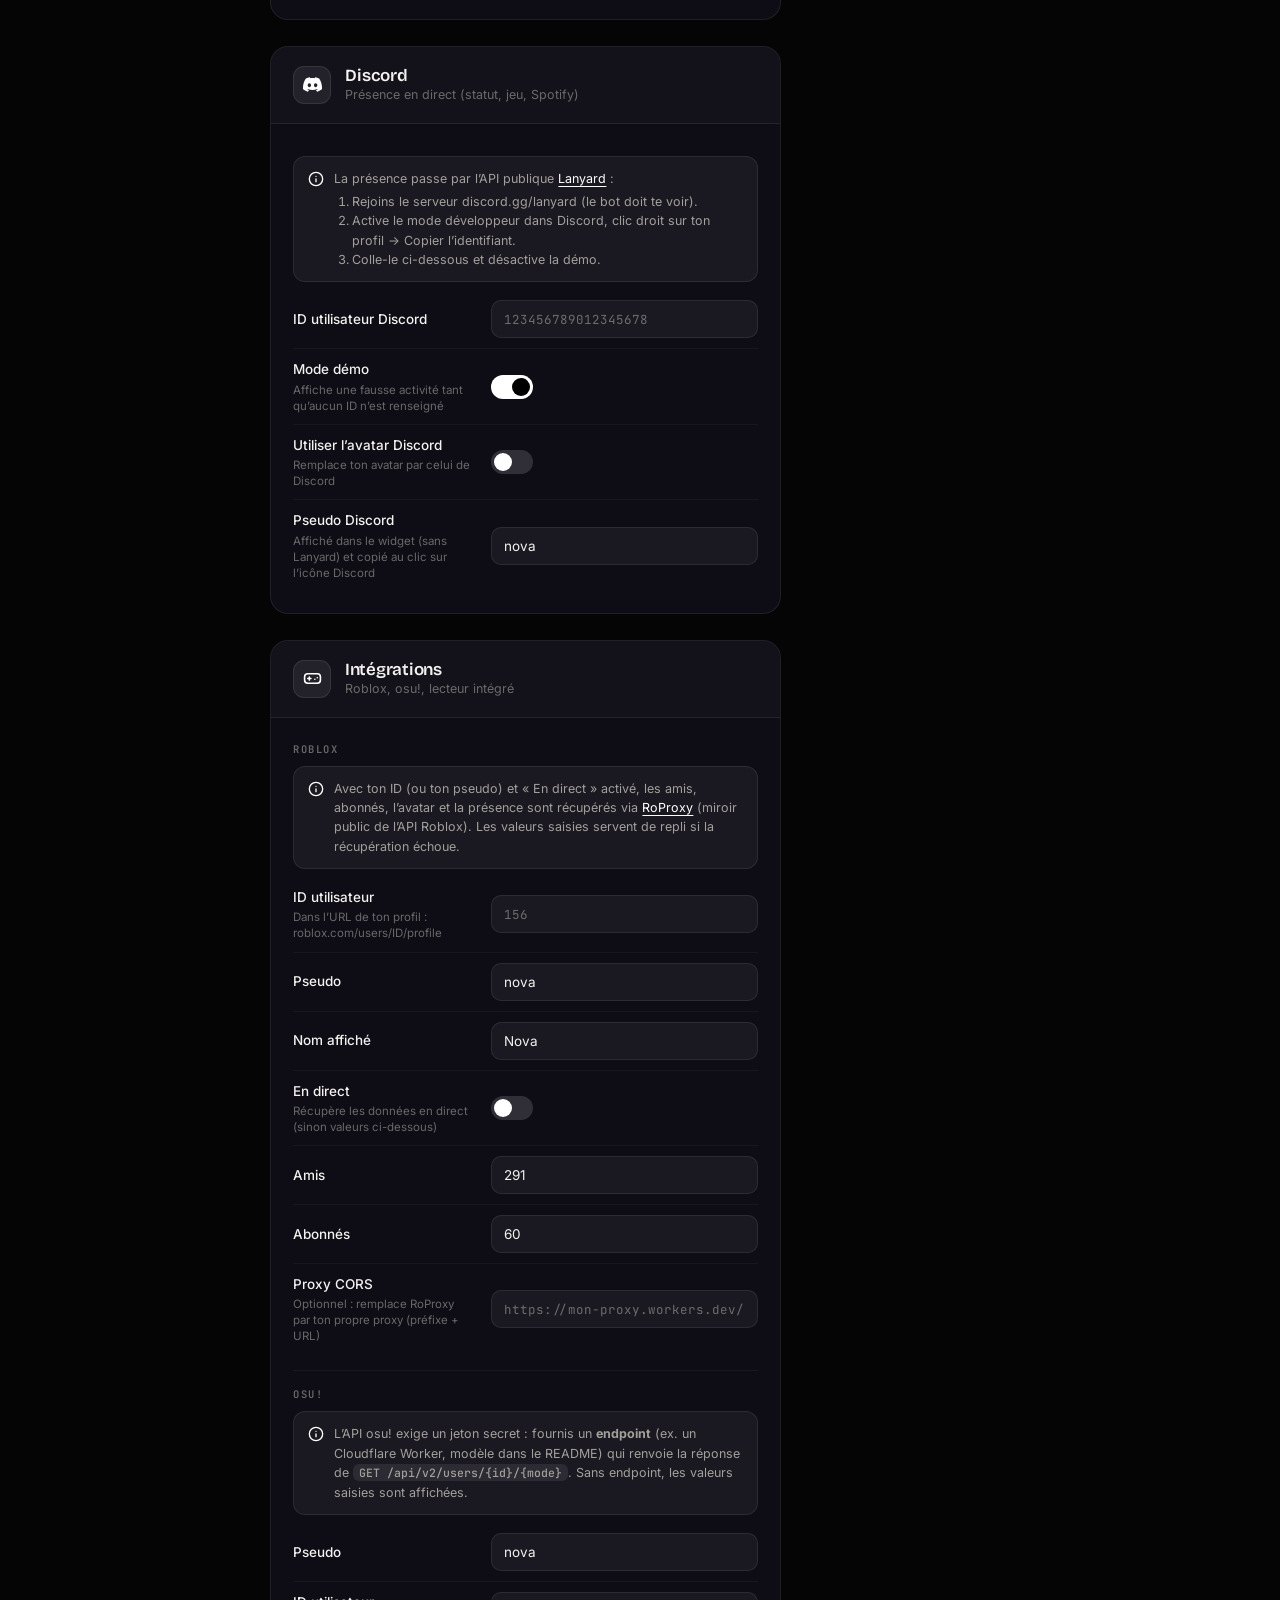
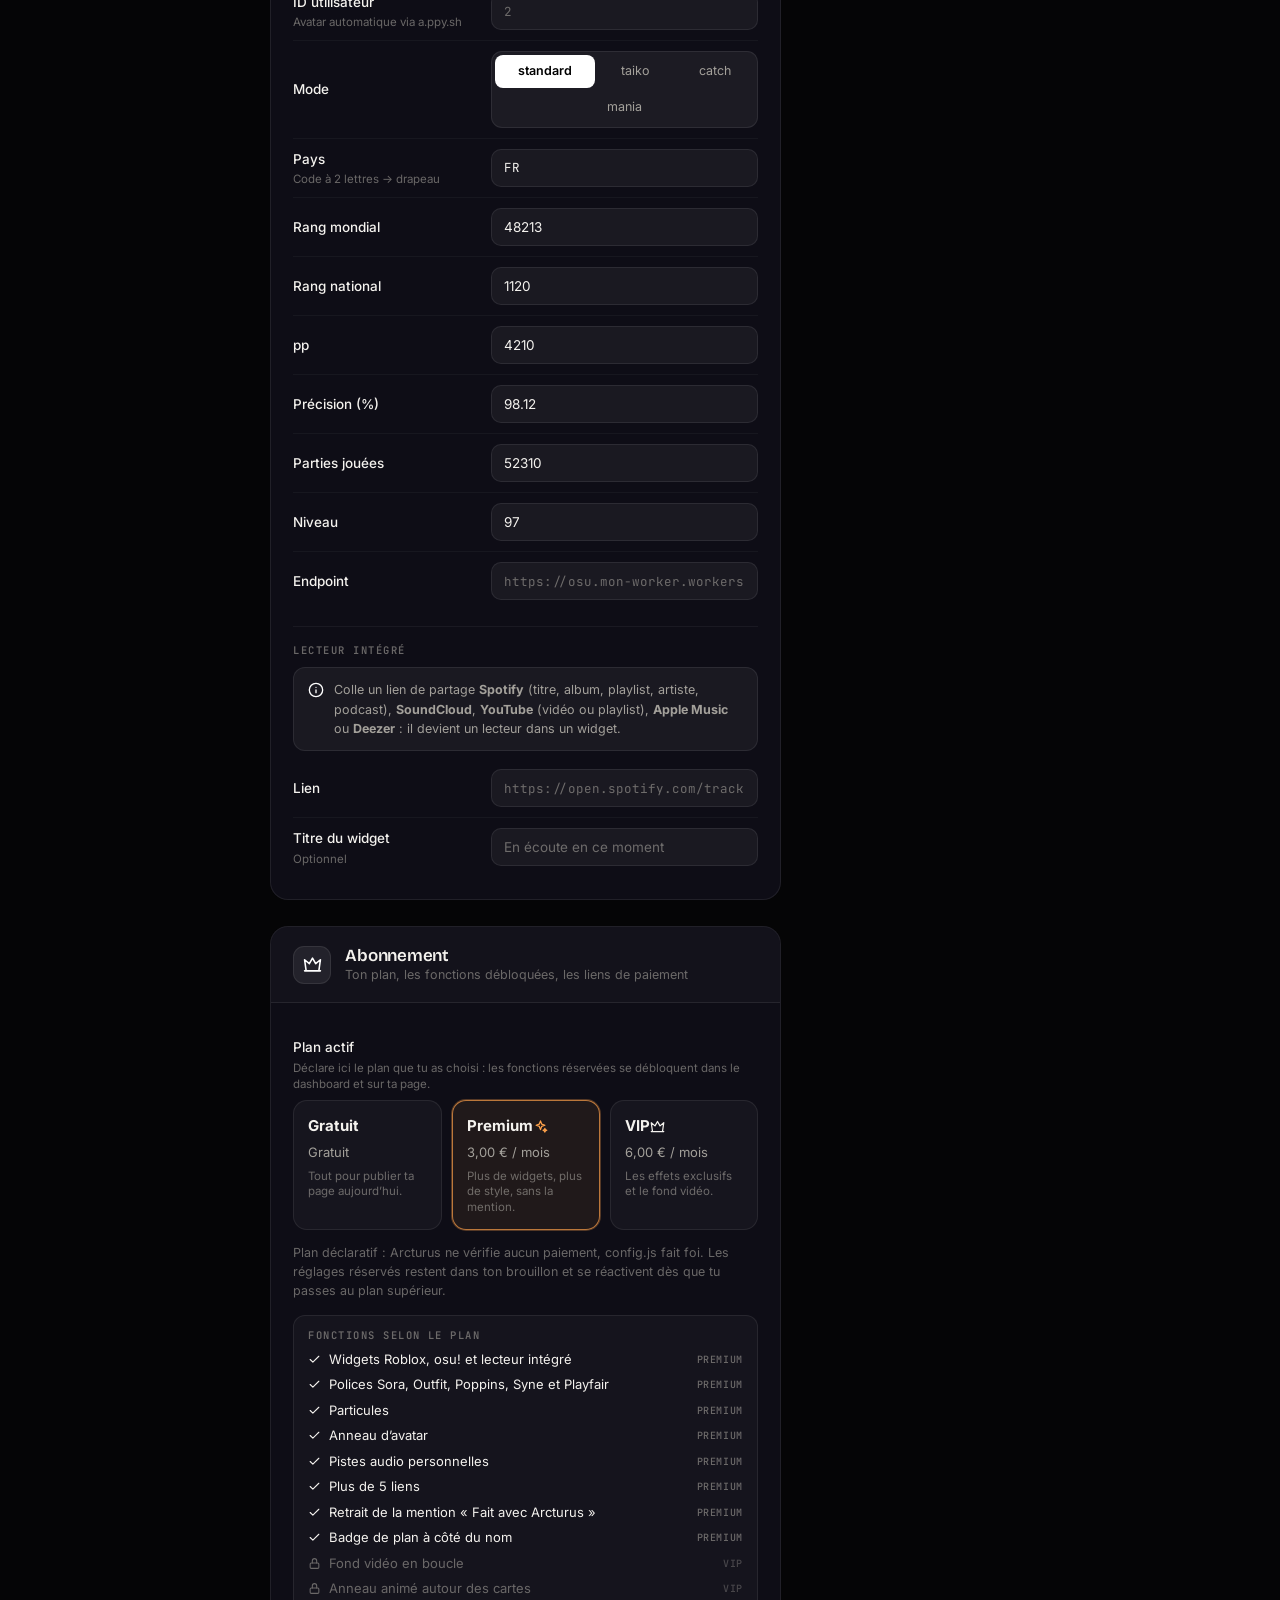
==== commit 6af65636: "Rebrand as Arcturus with a judged visual identity Name, logo (point of light with a tapered orbit, m" ====
--- a/dashboard.html
+++ b/dashboard.html
@@ -3,21 +3,21 @@
 <head>
   <meta charset="utf-8">
   <meta name="viewport" content="width=device-width, initial-scale=1">
-  <title>Dashboard · biolink</title>
+  <title>Dashboard · Arcturus</title>
   <meta name="robots" content="noindex">
   <meta name="color-scheme" content="dark">
   <meta name="theme-color" content="#0b0a12">
   <link rel="icon" href="assets/favicon.svg" type="image/svg+xml">
   <link rel="preconnect" href="https://fonts.googleapis.com">
   <link rel="preconnect" href="https://fonts.gstatic.com" crossorigin>
-  <link rel="stylesheet" href="https://fonts.googleapis.com/css2?family=Inter:wght@400;500;600;700&family=JetBrains+Mono:wght@400;500&family=Space+Grotesk:wght@500;600;700&display=swap">
+  <link rel="stylesheet" href="https://fonts.googleapis.com/css2?family=Inter:wght@400;500;600;700;800&family=Bricolage+Grotesque:opsz,wght@12..96,500..800&family=JetBrains+Mono:wght@400;500;600&display=swap">
   <link rel="stylesheet" href="css/dashboard.css">
 </head>
 <body>
   <header class="d-top">
     <a class="brand" href="profile.html" target="_blank" rel="noopener" title="Voir la page">
-      <span class="brand-mark"></span>
-      <span class="brand-name">biolink</span>
+      <span class="brand-mark" id="brand-mark"></span>
+      <span class="brand-name">Arcturus</span>
       <span class="brand-sub">Dashboard</span>
     </a>
     <div class="d-status" id="d-status"><span class="dot"></span><span class="txt">Chargement…</span></div>
--- a/css/dashboard.css
+++ b/css/dashboard.css
@@ -2,21 +2,24 @@
    dashboard.css — éditeur visuel
    ========================================================================== */
 :root {
-  --accent: #ffffff;
-  --accent2: #a1a1aa;
-  --accent-rgb: 255 255 255;
-  --accent2-rgb: 161 161 170;
+  --accent: #FFA24A;
+  --accent2: #FF6A3D;
+  --accent-rgb: 255 162 74;
+  --accent2-rgb: 255 106 61;
+  --accent-text: #140B04;
+  --grad: linear-gradient(135deg, #FFD08A 0%, #FFA24A 45%, #FF6A3D 100%);
+  --vip: linear-gradient(135deg, #FFF3DC 0%, #FFC46B 48%, #FF8A2E 100%);
   --bg: #050506;
   --bg2: #0b0b0d;
-  --panel: #0f0f12;
+  --panel: #0F0F12;
   --panel2: #141418;
-  --text: #f3f2fa;
-  --muted: rgb(243 242 250 / .64);
-  --faint: rgb(243 242 250 / .4);
+  --text: #F4F2EE;
+  --muted: #A3A09A;
+  --faint: rgb(163 160 154 / .62);
   --line: rgb(255 255 255 / .08);
   --line2: rgb(255 255 255 / .14);
   --font: "Inter", system-ui, -apple-system, "Segoe UI", Roboto, sans-serif;
-  --display: "Space Grotesk", "Inter", system-ui, sans-serif;
+  --display: "Bricolage Grotesque", "Inter", system-ui, sans-serif;
   --mono: "JetBrains Mono", ui-monospace, Menlo, Consolas, monospace;
   --ease: cubic-bezier(.2, .8, .2, 1);
   --r: 14px;
@@ -27,7 +30,7 @@
 html { color-scheme: dark; background: var(--bg); }
 body {
   min-height: 100vh; font-family: var(--font); color: var(--text); background: var(--bg);
-  background-image: radial-gradient(60% 40% at 10% 0%, rgb(255 255 255 / .05), transparent 60%);
+  background-image: radial-gradient(50% 36% at 12% 0%, rgb(var(--accent-rgb) / .08), transparent 60%);
   background-attachment: fixed; -webkit-font-smoothing: antialiased; line-height: 1.5;
 }
 button { font: inherit; color: inherit; background: none; border: 0; cursor: pointer; padding: 0; }
@@ -49,31 +52,51 @@
   background: rgb(8 7 15 / .8); -webkit-backdrop-filter: blur(18px) saturate(1.4); backdrop-filter: blur(18px) saturate(1.4);
   border-bottom: 1px solid var(--line);
 }
-.brand { display: flex; align-items: center; gap: 10px; font: 700 17px var(--display); letter-spacing: -.01em; }
-.brand-mark { width: 28px; height: 28px; border-radius: 8px; background: #fff; position: relative; }
-.brand-mark::after { content: "✦"; position: absolute; inset: 0; display: grid; place-items: center; font-size: 15px; color: #000; }
+.brand { display: flex; align-items: center; gap: 9px; font: 700 18px var(--display); letter-spacing: -.025em; }
+.brand-mark { width: 28px; height: 28px; display: grid; place-items: center; }
+.mark { display: block; flex: none; }
 .brand-sub { font: 500 11px var(--mono); letter-spacing: .14em; text-transform: uppercase; color: var(--faint); padding: 3px 8px; border: 1px solid var(--line2); border-radius: 999px; }
 .d-status { display: flex; align-items: center; gap: 8px; font-size: 12.5px; color: var(--faint); margin-left: 4px; }
 .d-status .dot { width: 8px; height: 8px; border-radius: 50%; background: #71717a; box-shadow: 0 0 0 3px rgb(113 113 122 / .2); transition: background .3s, box-shadow .3s; }
-.d-status[data-state="ok"] .dot { background: #34d399; box-shadow: 0 0 0 3px rgb(52 211 153 / .2); }
+.d-status[data-state="ok"] .dot { background: var(--accent); box-shadow: 0 0 0 3px rgb(var(--accent-rgb) / .2); }
 .d-status[data-state="dirty"] .dot { background: #fbbf24; box-shadow: 0 0 0 3px rgb(251 191 36 / .2); }
 
 /* ------------------------------------------------------------ hero */
 .hero { margin-bottom: 26px; padding: 26px 26px 22px; border-radius: 22px; background: linear-gradient(135deg, #17171c, #0d0d10 60%); border: 1px solid var(--line2); position: relative; overflow: hidden; }
-.hero::before { content: ""; position: absolute; inset: -40% -20% auto auto; width: 60%; height: 160%; background: radial-gradient(closest-side, rgb(255 255 255 / .08), transparent 70%); pointer-events: none; }
+.hero::before { content: ""; position: absolute; inset: -40% -20% auto auto; width: 60%; height: 160%; background: radial-gradient(closest-side, rgb(var(--accent-rgb) / .12), transparent 70%); pointer-events: none; }
+.hero::after { content: ""; position: absolute; left: 10%; right: 10%; top: 0; height: 1px; background: linear-gradient(90deg, transparent, rgb(var(--accent-rgb) / .45), transparent); }
 .hero-top { display: flex; align-items: flex-start; justify-content: space-between; gap: 18px; flex-wrap: wrap; }
 .hero-k { font: 600 10.5px var(--mono); letter-spacing: .14em; text-transform: uppercase; color: var(--faint); margin-bottom: 6px; }
-.hero h1 { font: 800 clamp(24px, 3vw, 32px)/1.1 var(--display); letter-spacing: -.03em; }
+.hero h1 { font: 700 clamp(24px, 3vw, 32px)/1.1 var(--display); letter-spacing: -.025em; }
 .hero-sub { margin-top: 8px; font-size: 13.5px; color: var(--muted); max-width: 520px; }
 .hero-stats { display: grid; grid-template-columns: repeat(auto-fit, minmax(120px, 1fr)); gap: 10px; margin-top: 22px; }
 .tile { padding: 12px 14px; border-radius: 14px; background: rgb(255 255 255 / .04); border: 1px solid var(--line); display: flex; flex-direction: column; gap: 4px; min-width: 0; }
 .tile-k { display: inline-flex; align-items: center; gap: 6px; font-size: 11.5px; color: var(--faint); }
 .tile b { font-size: 18px; font-weight: 700; letter-spacing: -.01em; white-space: nowrap; overflow: hidden; text-overflow: ellipsis; }
 
+/* recherche, marqueurs, checklist */
+.d-search-wrap { position: relative; margin: 0 2px 10px; color: var(--faint); }
+.d-search-wrap .ico { position: absolute; left: 13px; top: 50%; transform: translateY(-50%); pointer-events: none; }
+.d-search-wrap .d-search { height: 36px; padding-left: 38px; border-radius: 10px; font-size: 13px; }
+.s-hide { display: none !important; }
+.f-mod { display: inline-block; width: 6px; height: 6px; border-radius: 50%; background: var(--accent); margin-left: 6px; vertical-align: middle; }
+.hero-check { margin-top: 18px; padding: 14px 16px; border-radius: 14px; background: rgb(255 255 255 / .035); border: 1px solid var(--line); }
+.hc-head { display: flex; align-items: center; justify-content: space-between; gap: 14px; font-size: 13px; color: var(--muted); }
+.hc-head b { color: var(--text); font-size: 15px; }
+.hc-bar { flex: 1; max-width: 220px; height: 4px; border-radius: 4px; background: rgb(255 255 255 / .1); overflow: hidden; }
+.hc-bar i { display: block; height: 100%; background: var(--grad); border-radius: 4px; transition: width .5s var(--ease); }
+.hc-list { list-style: none; padding: 0; margin: 10px 0 0; display: flex; flex-wrap: wrap; gap: 6px; }
+.hc-list a { display: inline-flex; align-items: center; gap: 6px; padding: 5px 10px; border-radius: 999px; font-size: 12px; color: var(--muted); background: rgb(255 255 255 / .04); border: 1px solid var(--line); transition: background .2s, color .2s; }
+.hc-list a:hover { background: rgb(255 255 255 / .1); color: var(--text); }
+.hc-list li.ok a { color: var(--text); border-color: rgb(255 255 255 / .2); }
+.hc-list li.ok .ico { color: var(--accent); }
+textarea.in.mono { font: 12.5px/1.6 var(--mono); }
+
 /* abonnement */
 .f-lt { display: inline-flex; align-items: center; gap: 8px; }
 .lock { display: inline-flex; align-items: center; gap: 4px; padding: 2px 7px; border-radius: 999px; font: 600 10px var(--mono); letter-spacing: .06em; text-transform: uppercase; color: #000; background: #fff; }
-.lock[data-min="vip"] { background: linear-gradient(135deg, #fde68a, #f59e0b); }
+.lock[data-min="vip"] { background: var(--vip); }
+.lock[data-min="premium"] { background: var(--accent); color: var(--accent-text); }
 .field.locked .f-ctl { opacity: .45; pointer-events: none; }
 .field.fallback > label .lock, .field.fallback > .f-label .lock { box-shadow: 0 0 0 3px rgb(251 191 36 / .25); }
 .opt-locked { position: relative; opacity: .5; }
@@ -83,12 +106,13 @@
 .item.unpublished { opacity: .55; border-style: dashed; }
 .layout-item.lk .sw:disabled { opacity: .4; cursor: not-allowed; }
 .gates-note { font-size: 12.5px; color: var(--faint); line-height: 1.5; }
-.gates li em { font-style: normal; font-size: 10.5px; padding: 1px 6px; border-radius: 999px; background: rgb(251 191 36 / .18); color: #fcd34d; }
+.gates li em { font-style: normal; font-size: 10.5px; padding: 1px 6px; border-radius: 999px; background: rgb(var(--accent-rgb) / .16); color: var(--accent); }
 .gates li.active { opacity: 1; }
 .plans { display: grid; grid-template-columns: repeat(3, 1fr); gap: 10px; }
 .plan { display: flex; flex-direction: column; gap: 6px; padding: 14px; border-radius: 14px; text-align: left; background: rgb(255 255 255 / .035); border: 1px solid var(--line); transition: border-color .2s, background .2s, transform .2s var(--ease); }
 .plan:hover { background: rgb(255 255 255 / .06); transform: translateY(-1px); }
-.plan.on { border-color: rgb(255 255 255 / .7); background: rgb(255 255 255 / .08); box-shadow: 0 0 0 1px rgb(255 255 255 / .3); }
+.plan.on { border-color: rgb(var(--accent-rgb) / .7); background: rgb(var(--accent-rgb) / .08); box-shadow: 0 0 0 1px rgb(var(--accent-rgb) / .3); }
+.plan.on .plan-h .ico { color: var(--accent); }
 .plan-h { display: flex; align-items: center; justify-content: space-between; font-size: 15px; }
 .plan-p { font-size: 13px; color: var(--muted); }
 .plan-t { font-size: 11.5px; color: var(--faint); line-height: 1.35; }
@@ -121,8 +145,8 @@
 }
 .btn:hover { background: rgb(255 255 255 / .11); border-color: var(--line2); }
 .btn:active { transform: scale(.97); }
-.btn.primary { background: #fff; border-color: transparent; color: #000; font-weight: 600; }
-.btn.primary:hover { background: #ededf0; }
+.btn.primary { background: var(--grad); border-color: transparent; color: var(--accent-text); font-weight: 600; box-shadow: 0 10px 26px -14px rgb(var(--accent-rgb) / .9); }
+.btn.primary:hover { filter: brightness(1.06); }
 .btn.pill { background: #fff; color: #000; border-color: transparent; font-weight: 600; }
 .btn.pill:hover { background: #ededf0; }
 .btn.ghost { background: transparent; }
@@ -141,7 +165,8 @@
 }
 .d-nav a .ico { color: var(--faint); transition: color .2s; }
 .d-nav a:hover { background: rgb(255 255 255 / .05); color: var(--text); }
-.d-nav a.active { background: rgb(255 255 255 / .09); color: var(--text); }
+.d-nav a.active { background: rgb(255 255 255 / .07); color: var(--text); }
+.d-nav a.active::after { content: ""; width: 6px; height: 6px; border-radius: 50%; background: var(--accent); box-shadow: 0 0 0 3px rgb(var(--accent-rgb) / .2); margin-left: auto; }
 .d-nav a.active .ico, .d-nav a:hover .ico { color: #fff; }
 .d-nav .nav-foot { margin-top: auto; padding: 14px 12px 4px; font-size: 11.5px; color: var(--faint); line-height: 1.6; }
 .d-nav .nav-foot kbd { margin-right: 2px; }
@@ -151,7 +176,7 @@
 .d-panel { margin-bottom: 26px; scroll-margin-top: calc(var(--top) + 18px); border-radius: 18px; background: rgb(18 17 28 / .75); border: 1px solid var(--line); -webkit-backdrop-filter: blur(10px); backdrop-filter: blur(10px); overflow: hidden; }
 .d-panel > header { display: flex; align-items: center; gap: 14px; padding: 18px 22px; border-bottom: 1px solid var(--line); background: rgb(255 255 255 / .02); }
 .d-panel > header .p-ico { width: 38px; height: 38px; border-radius: 11px; display: grid; place-items: center; color: #fff; background: rgb(255 255 255 / .07); border: 1px solid var(--line); }
-.d-panel > header h2 { font: 600 17px var(--display); letter-spacing: -.01em; }
+.d-panel > header h2 { font: 600 17px var(--display); letter-spacing: -.015em; }
 .d-panel > header p { font-size: 12.5px; color: var(--faint); }
 .d-panel > .p-body { padding: 8px 22px 22px; display: flex; flex-direction: column; gap: 4px; }
 .p-group { padding-top: 16px; }
@@ -335,7 +360,7 @@
   .d-preview { position: fixed; inset: 0; top: 0; height: 100vh; height: 100dvh; z-index: 150; transform: translateY(110%); visibility: hidden; transition: transform .4s var(--ease), visibility 0s .4s; background: var(--bg); }
   .d-preview.show { transform: none; visibility: visible; transition: transform .4s var(--ease); }
   .pv-close { display: grid; }
-  .pv-fab { display: inline-flex; position: fixed; right: 16px; bottom: 16px; z-index: 140; height: 44px; padding: 0 18px; border-radius: 999px; align-items: center; gap: 8px; font-weight: 600; font-size: 13.5px; color: #000; background: #fff; box-shadow: 0 12px 30px -8px rgb(0 0 0 / .8); }
+  .pv-fab { display: inline-flex; position: fixed; right: 16px; bottom: 16px; z-index: 140; height: 44px; padding: 0 18px; border-radius: 999px; align-items: center; gap: 8px; font-weight: 600; font-size: 13.5px; color: var(--accent-text); background: var(--grad); box-shadow: 0 12px 30px -8px rgb(0 0 0 / .8); }
   .d-top { gap: 10px; padding: 0 12px; }
   .brand-sub { display: none; }
   .d-actions { gap: 5px; }
